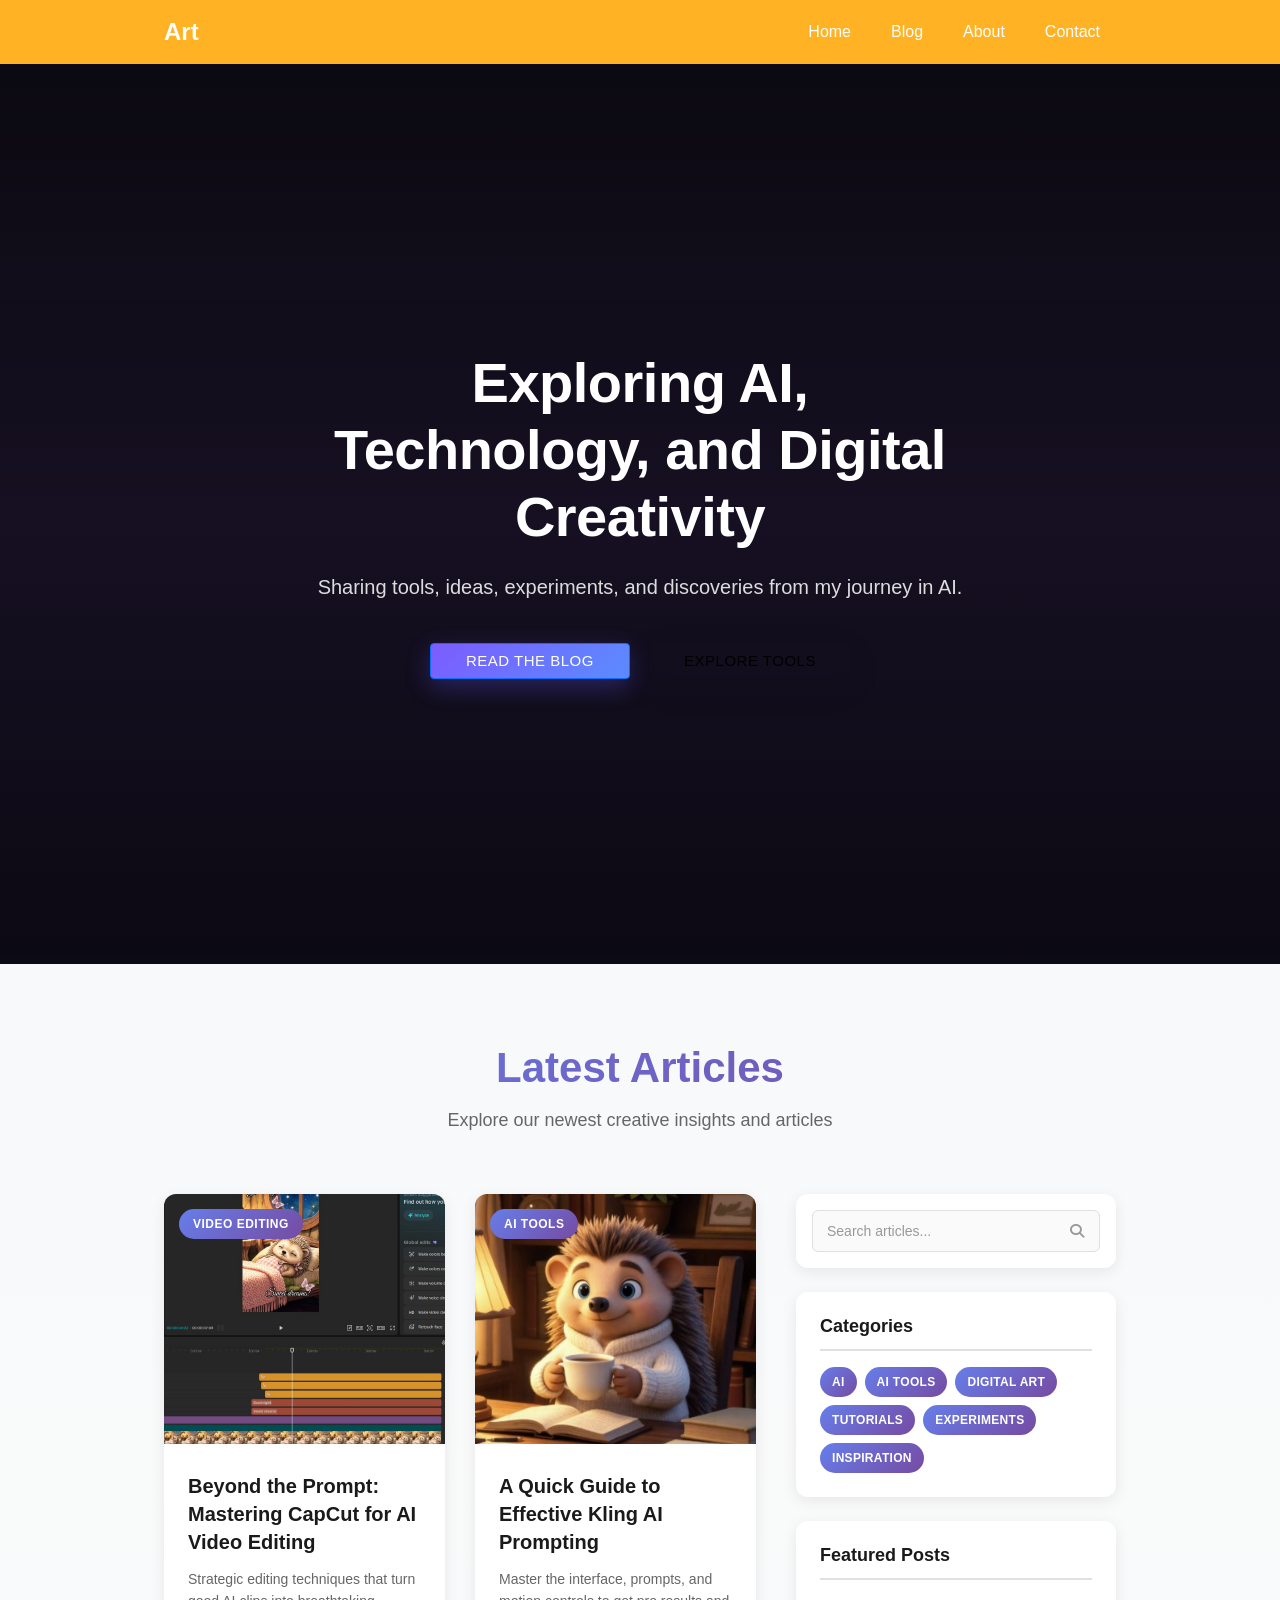
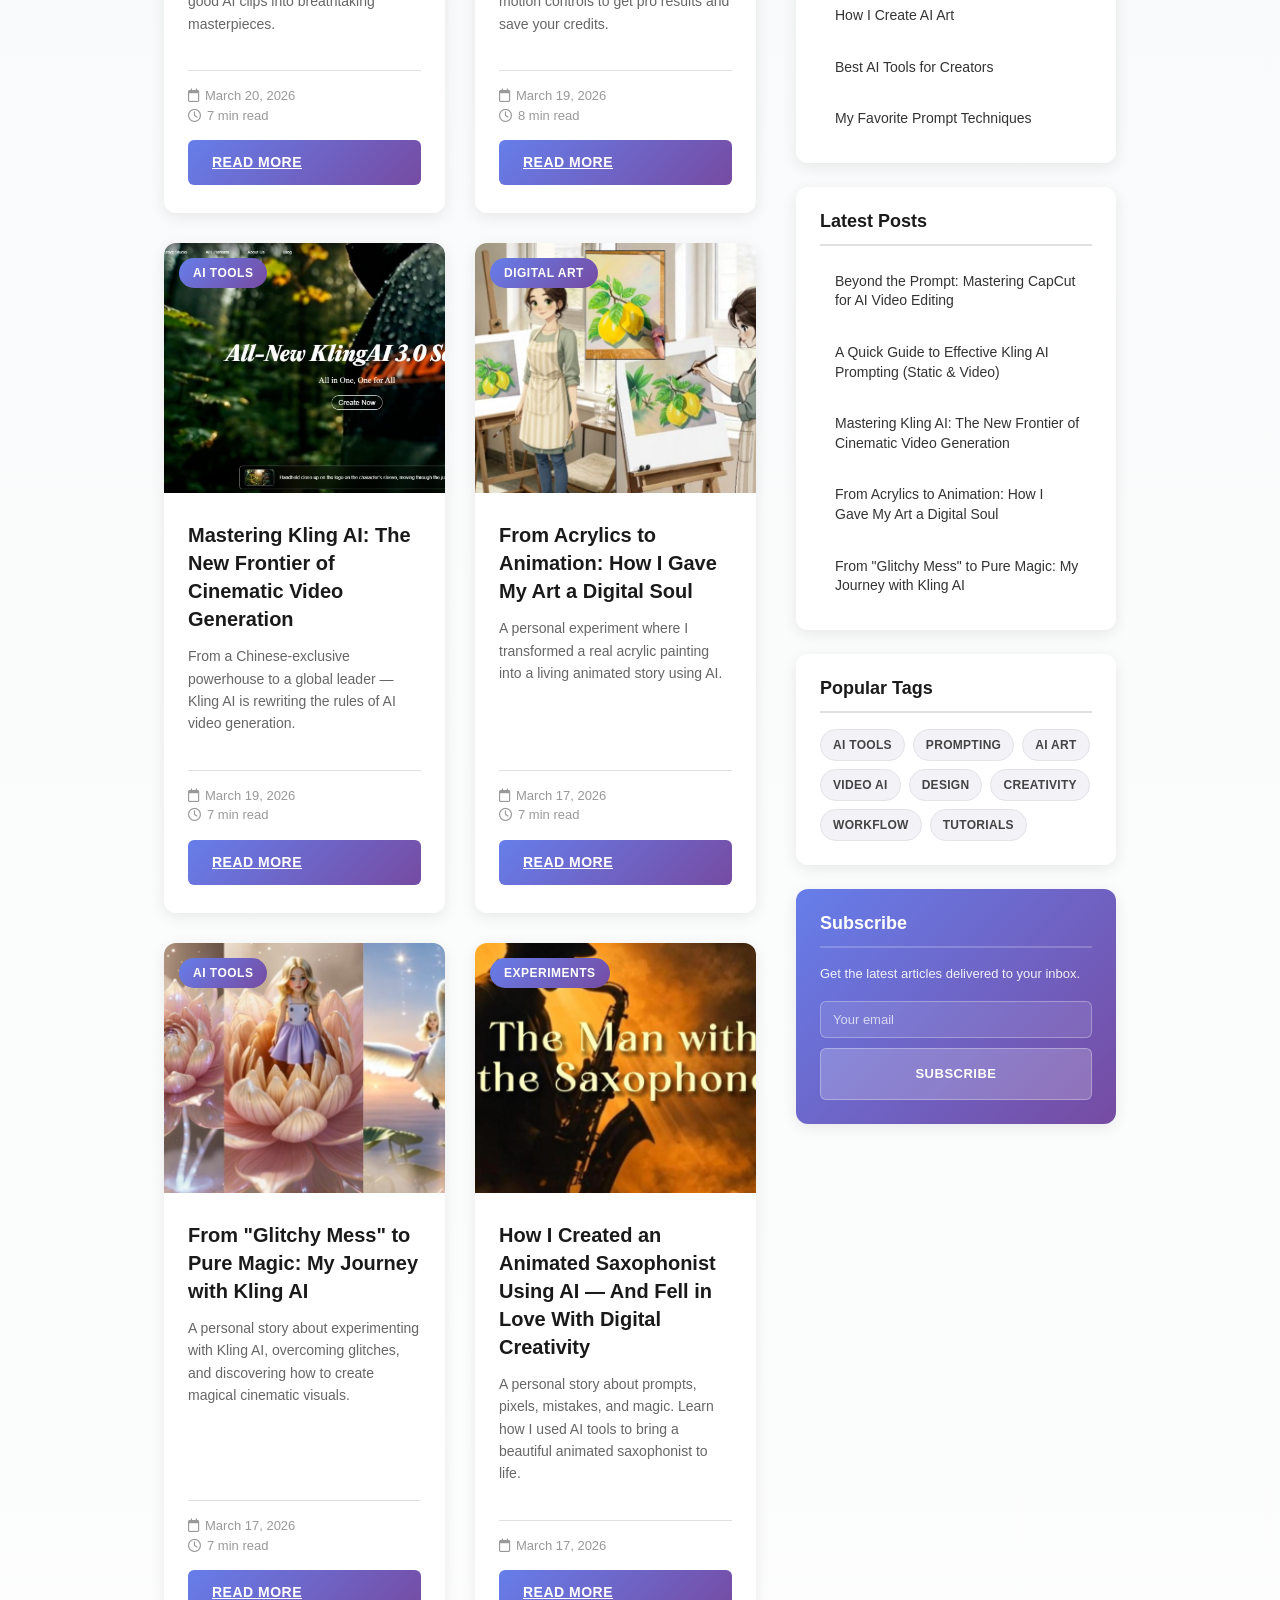
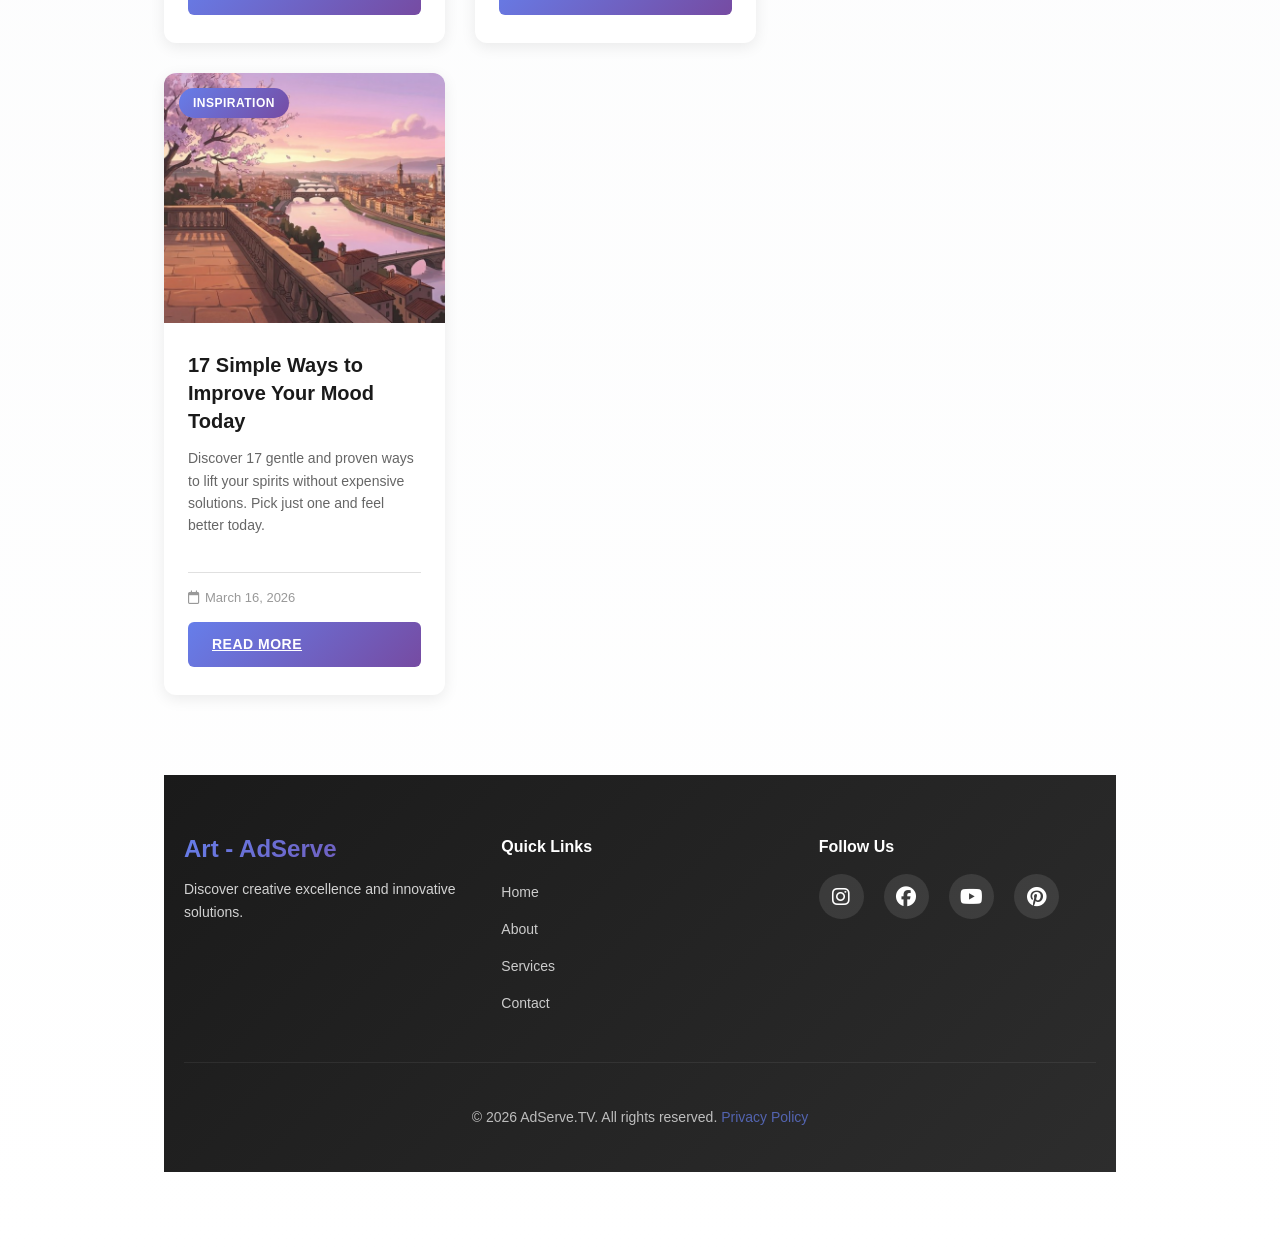
==== index.html @ 2c0e4644 "sync" ====
<!DOCTYPE html>
<html>
<head>
    <meta charset="UTF-8">
    <title>Art - AdServe</title>
    <meta name="description" content="">
    <meta name="robots" content="index,follow">
    <meta name="viewport" content="width=device-width, initial-scale=1">
    <link rel="stylesheet" href="css/styles.css">
    <link rel="stylesheet" href="css/blog-styles.css">
    <!-- Font Awesome Icons -->
    <link rel="stylesheet" href="https://cdnjs.cloudflare.com/ajax/libs/font-awesome/6.4.0/css/all.min.css">
    <!-- Google tag (gtag.js) -->
    <script async src="https://www.googletagmanager.com/gtag/js?id=G-SQFYT0TFE0"></script>
    <script>
        window.dataLayer = window.dataLayer || [];
        function gtag(){dataLayer.push(arguments);}
        gtag('js', new Date());

        gtag('config', 'G-SQFYT0TFE0');
    </script>
    <script async src="https://pagead2.googlesyndication.com/pagead/js/adsbygoogle.js?client=ca-pub-8886203596762131"
            crossorigin="anonymous"></script>
</head>
<body>
<div class="main bg-navbar">
    <div class="container">
        <div class="navbar">
            <a href="/" class="logo">Art</a>
            <button class="navbar-toggler" id="navbarToggle">
                <span class="icon-bar top-bar"></span>
                <span class="icon-bar middle-bar"></span>
                <span class="icon-bar bottom-bar"></span>
            </button>
            <nav class="navbar-menu" id="navbarMenu">
                <ul class="navbar-nav">
                    <li class="nav-item"><a class="nav-link" href="#home">Home</a></li>
                    <li class="nav-item"><a class="nav-link" href="#blog">Blog</a></li>
                    <li class="nav-item"><a class="nav-link" href="about.html">About</a></li>
                    <li class="nav-item"><a class="nav-link" href="https://docs.google.com/forms/d/e/1FAIpQLSdca3EG_1yz9-4LVVcBZksqA2YZ8BaPkLkVDy7zw6zf9t6VEg/viewform" target="_blank" rel="noopener">Contact</a></li>
                </ul>
            </nav>
        </div>
    </div>
</div>

<!-- Hero Section with Video Background -->
<section class="hero-premium">
    <!-- Video Background -->
    <video class="hero-video" autoplay muted loop playsinline>
        <source src="images/1.mp4" type="video/mp4">
    </video>
    
    <!-- Fallback Image -->
    <div class="hero-background-fallback"></div>
    
    <!-- Dark Gradient Overlay -->
    <div class="hero-overlay"></div>
    
    <!-- Content -->
    <div class="hero-content-premium">
        <h1 class="hero-title-premium">Exploring AI, Technology, and Digital Creativity</h1>
        <p class="hero-subtitle-premium">Sharing tools, ideas, experiments, and discoveries from my journey in AI.</p>
        
        <div class="hero-buttons">
            <a href="#blog" class="btn btn-primary">Read the Blog</a>
            <a href="#" class="btn btn-secondary">Explore Tools</a>
        </div>
    </div>
</section>

<!-- Blog Section -->
<section class="blog-section" id="blog">
    <div class="container">
        <div class="section-header">
            <h2 class="section-title">Latest Articles</h2>
            <p class="section-subtitle">Explore our newest creative insights and articles</p>
        </div>
        <div class="blog-wrapper">
            <div class="blog-grid">
            <!-- Article Card 12 - CapCut Editing (March 20) -->
            <article class="blog-card">
                <div class="card-image">
                    <img src="images/capcut-effects.jpg" alt="Beyond the Prompt: Mastering CapCut for AI Video Editing">
                    <span class="card-category">Video Editing</span>
                </div>
                <div class="card-content">
                    <h3 class="card-title">Beyond the Prompt: Mastering CapCut for AI Video Editing</h3>
                    <p class="card-description">Strategic editing techniques that turn good AI clips into breathtaking masterpieces.</p>
                    <div class="card-meta">
                        <span class="card-date"><i class="far fa-calendar"></i> March 20, 2026</span>
                        <span class="card-reading-time"><i class="far fa-clock"></i> 7 min read</span>
                    </div>
                    <a href="capcut-editing.html" class="card-button" target="_blank" rel="noopener">Read More</a>
                </div>
            </article>

            <!-- Article Card 11 - Kling AI Prompting (March 19) -->
            <article class="blog-card">
                <div class="card-image">
                    <img src="images/hedgehog.jpg" alt="A Quick Guide to Effective Kling AI Prompting">
                    <span class="card-category">AI Tools</span>
                </div>
                <div class="card-content">
                    <h3 class="card-title">A Quick Guide to Effective Kling AI Prompting</h3>
                    <p class="card-description">Master the interface, prompts, and motion controls to get pro results and save your credits.</p>
                    <div class="card-meta">
                        <span class="card-date"><i class="far fa-calendar"></i> March 19, 2026</span>
                        <span class="card-reading-time"><i class="far fa-clock"></i> 8 min read</span>
                    </div>
                    <a href="kling-prompting.html" class="card-button">Read More</a>
                </div>
            </article>

            <!-- Article Card 10 - Mastering Kling AI (March 19) -->
            <article class="blog-card">
                <div class="card-image">
                        <img src="images/kling.jpg" alt="Mastering Kling AI">
                    <span class="card-category">AI Tools</span>
                </div>
                <div class="card-content">
                    <h3 class="card-title">Mastering Kling AI: The New Frontier of Cinematic Video Generation</h3>
                    <p class="card-description">From a Chinese-exclusive powerhouse to a global leader — Kling AI is rewriting the rules of AI video generation.</p>
                    <div class="card-meta">
                        <span class="card-date"><i class="far fa-calendar"></i> March 19, 2026</span>
                        <span class="card-reading-time"><i class="far fa-clock"></i> 7 min read</span>
                    </div>
                    <a href="kling-ai.html" class="card-button">Read More</a>
                </div>
            </article>

            <!-- Article Card 9 - Acrylics to Animation (March 17) -->
            <article class="blog-card">
                <div class="card-image">
                    <img src="images/10.jpg" alt="Acrylics to Animation">
                    <span class="card-category">Digital Art</span>
                </div>
                <div class="card-content">
                    <h3 class="card-title">From Acrylics to Animation: How I Gave My Art a Digital Soul</h3>
                    <p class="card-description">A personal experiment where I transformed a real acrylic painting into a living animated story using AI.</p>
                    <div class="card-meta">
                        <span class="card-date"><i class="far fa-calendar"></i> March 17, 2026</span>
                        <span class="card-reading-time"><i class="far fa-clock"></i> 7 min read</span>
                    </div>
                    <a href="acrylics-to-animation.html" class="card-button">Read More</a>
                </div>
            </article>

            <!-- Article Card 8 - Kling AI (March 17) -->
            <article class="blog-card">
                <div class="card-image">
                    <img src="images/9.jpg" alt="Kling AI Journey">
                    <span class="card-category">AI Tools</span>
                </div>
                <div class="card-content">
                    <h3 class="card-title">From "Glitchy Mess" to Pure Magic: My Journey with Kling AI</h3>
                    <p class="card-description">A personal story about experimenting with Kling AI, overcoming glitches, and discovering how to create magical cinematic visuals.</p>
                    <div class="card-meta">
                        <span class="card-date"><i class="far fa-calendar"></i> March 17, 2026</span>
                        <span class="card-reading-time"><i class="far fa-clock"></i> 7 min read</span>
                    </div>
                    <a href="kling-ai-journey.html" class="card-button">Read More</a>
                </div>
            </article>

            <!-- Article Card 7 - Animated Saxophonist (March 17) -->
            <article class="blog-card">
                <div class="card-image">
                    <img src="images/5.jpg" alt="Animated Saxophonist">
                    <span class="card-category">Experiments</span>
                </div>
                <div class="card-content">
                    <h3 class="card-title">How I Created an Animated Saxophonist Using AI — And Fell in Love With Digital Creativity</h3>
                    <p class="card-description">A personal story about prompts, pixels, mistakes, and magic. Learn how I used AI tools to bring a beautiful animated saxophonist to life.</p>
                    <div class="card-meta">
                        <span class="card-date"><i class="far fa-calendar"></i> March 17, 2026</span>
                    </div>
                    <a href="animated-saxophonist.html" class="card-button">Read More</a>
                </div>
            </article>

            <!-- Article Card 1 - Mood Improvement (March 16) -->
            <article class="blog-card">
                <div class="card-image">
                    <img src="images/4.jpg" alt="Improve Your Mood">
                    <span class="card-category">Inspiration</span>
                </div>
                <div class="card-content">
                    <h3 class="card-title">17 Simple Ways to Improve Your Mood Today</h3>
                    <p class="card-description">Discover 17 gentle and proven ways to lift your spirits without expensive solutions. Pick just one and feel better today.</p>
                    <div class="card-meta">
                        <span class="card-date"><i class="far fa-calendar"></i> March 16, 2026</span>
                    </div>
                    <a href="article.html" class="card-button">Read More</a>
                </div>
            </article>
            </div>

            <!-- Blog Sidebar -->
            <aside class="blog-sidebar">
                <!-- Search -->
                <div class="sidebar-widget search-widget">
                    <form class="search-form" role="search">
                        <input type="text" class="search-input" placeholder="Search articles..." aria-label="Search articles">
                        <button type="submit" class="search-button" aria-label="Search">
                            <i class="fas fa-search"></i>
                        </button>
                    </form>
                </div>

                <!-- Categories -->
                <div class="sidebar-widget">
                    <h3 class="sidebar-title">Categories</h3>
                    <ul class="categories-list">
                        <li><a href="#"><span class="category-badge">AI</span></a></li>
                        <li><a href="#"><span class="category-badge">AI Tools</span></a></li>
                        <li><a href="#"><span class="category-badge">Digital Art</span></a></li>
                        <li><a href="#"><span class="category-badge">Tutorials</span></a></li>
                        <li><a href="#"><span class="category-badge">Experiments</span></a></li>
                        <li><a href="#"><span class="category-badge">Inspiration</span></a></li>
                    </ul>
                </div>

                <!-- Featured Posts -->
                <div class="sidebar-widget">
                    <h3 class="sidebar-title">Featured Posts</h3>
                    <ul class="featured-posts-list">
                        <li><a href="#">How I Create AI Art</a></li>
                        <li><a href="#">Best AI Tools for Creators</a></li>
                        <li><a href="#">My Favorite Prompt Techniques</a></li>
                    </ul>
                </div>

                <!-- Latest Posts -->
                <div class="sidebar-widget">
                    <h3 class="sidebar-title">Latest Posts</h3>
                    <ul class="latest-posts-list">
                        <li><a href="capcut-editing.html" target="_blank" rel="noopener">Beyond the Prompt: Mastering CapCut for AI Video Editing</a></li>
                        <li><a href="kling-prompting.html">A Quick Guide to Effective Kling AI Prompting (Static & Video)</a></li>
                        <li><a href="kling-ai.html">Mastering Kling AI: The New Frontier of Cinematic Video Generation</a></li>
                        <li><a href="acrylics-to-animation.html">From Acrylics to Animation: How I Gave My Art a Digital Soul</a></li>
                        <li><a href="kling-ai-journey.html">From "Glitchy Mess" to Pure Magic: My Journey with Kling AI</a></li>
                    </ul>
                </div>

                <!-- Popular Tags -->
                <div class="sidebar-widget">
                    <h3 class="sidebar-title">Popular Tags</h3>
                    <ul class="popular-tags-list">
                        <li><a href="#"><span class="category-badge">AI Tools</span></a></li>
                        <li><a href="#"><span class="category-badge">Prompting</span></a></li>
                        <li><a href="#"><span class="category-badge">AI Art</span></a></li>
                        <li><a href="#"><span class="category-badge">Video AI</span></a></li>
                        <li><a href="#"><span class="category-badge">Design</span></a></li>
                        <li><a href="#"><span class="category-badge">Creativity</span></a></li>
                        <li><a href="#"><span class="category-badge">Workflow</span></a></li>
                        <li><a href="#"><span class="category-badge">Tutorials</span></a></li>
                    </ul>
                </div>

                <!-- Newsletter -->
                <div class="sidebar-widget newsletter-widget">
                    <h3 class="sidebar-title">Subscribe</h3>
                    <p class="newsletter-text">Get the latest articles delivered to your inbox.</p>
                    <form class="newsletter-form">
                        <input type="email" placeholder="Your email" required>
                        <button type="submit" class="newsletter-button">Subscribe</button>
                    </form>
                </div>
            </aside>
        </div>

<!-- footer -->
<footer class="footer">
    <div class="footer-content">
        <div class="footer-section">
            <h3 class="footer-title">Art - AdServe</h3>
            <p class="footer-description">Discover creative excellence and innovative solutions.</p>
        </div>
        <div class="footer-section">
            <h4 class="footer-subtitle">Quick Links</h4>
            <ul class="footer-links">
                <li><a href="#home">Home</a></li>
                <li><a href="#about">About</a></li>
                <li><a href="#services">Services</a></li>
                <li><a href="https://docs.google.com/forms/d/e/1FAIpQLSdca3EG_1yz9-4LVVcBZksqA2YZ8BaPkLkVDy7zw6zf9t6VEg/viewform" target="_blank" rel="noopener">Contact</a></li>
            </ul>
        </div>
        <div class="footer-section">
            <h4 class="footer-subtitle">Follow Us</h4>
            <div class="social-icons">
                <a href="https://www.instagram.com/europeanwalks/" class="social-icon" title="Instagram" target="_blank" rel="noopener">
                    <i class="fab fa-instagram"></i>
                </a>
                <a href="https://www.facebook.com/profile.php?id=61588265906757" class="social-icon" title="Facebook" target="_blank" rel="noopener">
                    <i class="fab fa-facebook"></i>
                </a>
                <a href="https://youtube.com" class="social-icon" title="YouTube" target="_blank">
                    <i class="fab fa-youtube"></i>
                </a>
                <a href="https://pinterest.com" class="social-icon" title="Pinterest" target="_blank">
                    <i class="fab fa-pinterest"></i>
                </a>
            </div>
        </div>
    </div>
    <div class="footer-bottom">
        <p>&copy; 2026 AdServe.TV. All rights reserved. <a href="https://adserve.tv/privacy-policy/">Privacy Policy</a></p>
    </div>
</footer>

<script>
    // Mobile menu toggle
    const navbarToggle = document.getElementById('navbarToggle');
    const navbarMenu = document.getElementById('navbarMenu');
    const bgNavbar = document.querySelector('.bg-navbar');
    const navLinks = navbarMenu.querySelectorAll('.nav-link');

    navbarToggle.addEventListener('click', function() {
        navbarToggle.classList.toggle('active');
        navbarMenu.classList.toggle('active');
    });

    // Close menu when a link is clicked
    navLinks.forEach(link => {
        link.addEventListener('click', function() {
            navbarToggle.classList.remove('active');
            navbarMenu.classList.remove('active');
        });
    });

    // Close menu when clicking outside
    document.addEventListener('click', function(event) {
        if (!event.target.closest('.navbar')) {
            navbarToggle.classList.remove('active');
            navbarMenu.classList.remove('active');
        }
    });

    // Navbar scroll detection
    window.addEventListener('scroll', function() {
        const scrollPosition = window.pageYOffset;
        if (scrollPosition > 50) {
            bgNavbar.classList.add('scrolled');
        } else {
            bgNavbar.classList.remove('scrolled');
        }
    });

    // Hero Section - Subtle Parallax on Scroll
    const heroPremium = document.querySelector('.hero-premium');
    const heroVideo = document.querySelector('.hero-video');
    const heroFallback = document.querySelector('.hero-background-fallback');
    
    if (heroPremium && heroVideo && heroFallback) {
        // Set video playback speed for cinematic feel
        heroVideo.playbackRate = 0.7;
        
        window.addEventListener('scroll', function() {
            const scrollPosition = window.pageYOffset;
            const heroHeight = heroPremium.offsetHeight;
            
            if (scrollPosition < heroHeight) {
                // Very subtle parallax - only 5% of scroll movement
                const parallaxOffset = scrollPosition * 0.05;
                heroVideo.style.transform = `translateY(${parallaxOffset}px)`;
                heroFallback.style.transform = `translateY(${parallaxOffset}px)`;
            }
        });
    }
</script>
<script src="/js/dsp3.js?v=3"></script>
</body>
</html>
---- css/styles.css ----
html {
    -ms-text-size-adjust: 100%;
    -webkit-text-size-adjust: 100%;
}
body {
    /*-webkit-font-smoothing: antialiased;*/
    font-family: -apple-system,BlinkMacSystemFont,"Segoe UI",Helvetica,Arial,sans-serif,"Apple Color Emoji","Segoe UI Emoji";
    font-size: 16px;
    line-height: 1.5;
    margin: 0;
}
h1, h2, h3 { line-height: normal }
.logo {
    font-size: 24px;
    display: inline-block;
    font-weight: bold;
    color: #fff;
    text-decoration: none;
    transition: all 0.3s ease;
}

.logo:hover {
    color: #7C5CFF;
}
.logo span {
    background: red;
    color: #fff;
    padding: 2px;
    display: inline-block;
    margin-right: 2px;
}

/* Navbar Styles */
.bg-navbar {
    background: transparent;
    backdrop-filter: none;
    border-bottom: none;
    box-shadow: none;
    position: sticky;
    top: 0;
    z-index: 1000;
    transition: all 0.3s ease;
}

.bg-navbar.scrolled {
    background: rgba(255, 244, 214, 0.58);
    backdrop-filter: blur(10px);
    -webkit-backdrop-filter: blur(10px);
    border-bottom: 1px solid rgba(0, 0, 0, 0.04);
    box-shadow: 0 4px 18px rgba(0, 0, 0, 0.06);
}

.bg-navbar.scrolled .logo {
    color: #2b2b2b;
}

.bg-navbar.scrolled .logo:hover {
    color: #7C5CFF;
}

.bg-navbar.scrolled .nav-link {
    color: #2b2b2b;
}

.bg-navbar.scrolled .nav-link:hover {
    color: #7C5CFF;
    background-color: rgba(255, 200, 124, 0.15);
}

.bg-navbar.scrolled .icon-bar {
    background-color: #333;
}

.bg-navbar.scrolled .navbar-menu {
    background-color: transparent;
}

.bg-navbar:hover:not(.scrolled) {
    background: rgba(20, 20, 30, 0.3);
    box-shadow: none;
}

.navbar {
    display: flex;
    align-items: center;
    justify-content: space-between;
    padding: 12px 0;
    position: relative;
}

.navbar-menu {
    display: flex;
    align-items: center;
}

.navbar-nav {
    display: flex;
    list-style: none;
    margin: 0;
    padding: 0;
}

.nav-item {
    margin: 0;
}

.nav-link {
    display: block;
    padding: 8px 16px;
    color: #fff;
    text-decoration: none;
    font-weight: 500;
    transition: color 0.3s ease, background-color 0.3s ease;
    border-radius: 4px;
}

.nav-link:hover {
    color: #7C5CFF;
    background-color: rgba(255, 255, 255, 0.1);
}

/* Hamburger Menu */
.navbar-toggler {
    display: none;
    flex-direction: column;
    background: none;
    border: none;
    padding: 6px 8px;
    cursor: pointer;
    margin: 0;
    line-height: normal;
}

.icon-bar {
    width: 24px;
    height: 2px;
    background-color: #fff;
    display: block;
    margin: 6px 0;
    transition: all 0.3s ease;
    border-radius: 2px;
}

.navbar-toggler.active .top-bar {
    transform: rotate(45deg) translate(10px, 10px);
}

.navbar-toggler.active .middle-bar {
    opacity: 0;
}

.navbar-toggler.active .bottom-bar {
    transform: rotate(-45deg) translate(7px, -8px);
}

/* Mobile Responsive */
@media (max-width: 768px) {
    .navbar-toggler {
        display: flex;
    }

    .navbar-menu {
        position: absolute;
        top: 100%;
        left: 0;
        right: 0;
        background-color: rgba(20, 20, 30, 0.95);
        backdrop-filter: blur(10px);
        flex-direction: column;
        max-height: 0;
        overflow: hidden;
        transition: max-height 0.3s ease;
        border-bottom: 1px solid rgba(255, 255, 255, 0.1);
    }

    .navbar-menu.active {
        max-height: 400px;
        box-shadow: 0 8px 32px rgba(0, 0, 0, 0.3);
    }

    .navbar-nav {
        flex-direction: column;
        width: 100%;
    }

    .nav-item {
        width: 100%;
    }

    .nav-link {
        padding: 12px 16px;
        border-radius: 0;
        border-bottom: 1px solid rgba(255, 255, 255, 0.1);
    }

    .nav-link:hover {
        background-color: rgba(255, 255, 255, 0.1);
    }

    .nav-item:last-child .nav-link {
        border-bottom: none;
    }
}

/* Tablet and up */
@media (min-width: 769px) {
    .navbar {
        padding: 16px 0;
    }

    .navbar-menu {
        position: static;
        max-height: none;
    }

    .navbar-nav {
        gap: 8px;
    }
}

input, button, textarea, select, optgroup, option {
    font-family: inherit;
    font-size: inherit;
    font-style: inherit;
    font-weight: inherit;
}

ul {
    margin-top: 0;
    margin-bottom: 16px;
    /*padding-left: 0;*/
}
li+li {
    margin-top: 0.5em;
}
* {
    box-sizing: border-box;
}
button {
    background-color: #f5f5f5;
    color: #000;
    border: 1px solid #aaa;
    border-radius: 2px;
    cursor: pointer;
    display: inline-block;
    padding: 0 10px;
    white-space: nowrap;
    line-height: 30px;
    margin: 0 0 12px;
}
.primary-button {
    color: #fff;
    border: 1px solid #304f9d;
    background: #3f6dc9;
    background: linear-gradient(to bottom,#3f6dc9 100%,#3054b8 100%);
    background: -webkit-linear-gradient(top,#3f6dc9 100%,#3054b8 100%);
    background: -moz-linear-gradient(top,#3f6dc9 100%,#3054b8 100%);
    background: -o-linear-gradient(top,#3f6dc9 100%,#3054b8 100%);
    background: -ms-linear-gradient(top,#3f6dc9 100%,#3054b8 100%);
}
.primary-button:hover {
    background: #477bdb;
    background: linear-gradient(to bottom,#477bdb 100%,#375fcf 100%);
    background: -webkit-linear-gradient(top,#477bdb 100%,#375fcf 100%);
    background: -moz-linear-gradient(top,#477bdb 100%,#375fcf 100%);
    background: -o-linear-gradient(top,#477bdb 100%,#375fcf 100%);
    background: -ms-linear-gradient(top,#477bdb 100%,#375fcf 100%)
}

/* Footer Styles */
.footer {
    background: linear-gradient(135deg, #1a1a1a 0%, #2d2d2d 100%);
    color: #fff;
    padding: 60px 20px 30px;
    margin-top: 80px;
}

.footer-content {
    display: grid;
    grid-template-columns: repeat(auto-fit, minmax(250px, 1fr));
    gap: 40px;
    max-width: 1200px;
    margin: 0 auto 40px;
}

.footer-section {
    animation: fadeInUp 0.8s ease-out;
}

.footer-title {
    font-size: 24px;
    font-weight: 700;
    margin: 0 0 15px 0;
    background: linear-gradient(135deg, #667eea 0%, #764ba2 100%);
    -webkit-background-clip: text;
    -webkit-text-fill-color: transparent;
    background-clip: text;
}

.footer-description {
    font-size: 14px;
    line-height: 1.6;
    opacity: 0.8;
    margin: 0;
}

.footer-subtitle {
    font-size: 16px;
    font-weight: 600;
    margin: 0 0 15px 0;
}

.footer-links {
    list-style: none;
    padding: 0;
    margin: 0;
}

.footer-links li {
    margin: 0;
    padding: 0;
}

.footer-links a {
    color: #ccc;
    text-decoration: none;
    font-size: 14px;
    transition: color 0.3s ease;
    display: inline-block;
    padding: 8px 0;
}

.footer-links a:hover {
    color: #667eea;
}

/* Social Icons */
.social-icons {
    display: flex;
    gap: 20px;
    flex-wrap: wrap;
}

.social-icon {
    display: inline-flex;
    align-items: center;
    justify-content: center;
    width: 45px;
    height: 45px;
    background-color: rgba(255, 255, 255, 0.1);
    border-radius: 50%;
    color: #fff;
    text-decoration: none;
    font-size: 20px;
    transition: all 0.3s ease;
    border: 2px solid transparent;
}

.social-icon:hover {
    background: linear-gradient(135deg, #667eea 0%, #764ba2 100%);
    transform: translateY(-5px);
    box-shadow: 0 8px 20px rgba(102, 126, 234, 0.4);
}

.footer-bottom {
    border-top: 1px solid rgba(255, 255, 255, 0.1);
    padding-top: 30px;
    text-align: center;
    font-size: 14px;
    opacity: 0.7;
}

.footer-bottom a {
    color: #667eea;
    text-decoration: none;
    transition: color 0.3s ease;
}

.footer-bottom a:hover {
    color: #764ba2;
}

/* Footer Responsive */
@media (max-width: 768px) {
    .footer {
        padding: 40px 20px 20px;
        margin-top: 60px;
    }

    .footer-content {
        grid-template-columns: 1fr;
        gap: 30px;
    }

    .footer-title {
        font-size: 20px;
    }

    .social-icons {
        gap: 15px;
    }

    .social-icon {
        width: 40px;
        height: 40px;
        font-size: 18px;
    }
}

/* Premium Hero Section */
.hero-premium {
    position: relative;
    width: 100%;
    min-height: 100vh;
    display: flex;
    align-items: center;
    justify-content: center;
    overflow: hidden;
    background: #0a0a0a;
}

/* Video Background */
.hero-video {
    position: absolute;
    top: 0;
    left: 0;
    width: 100%;
    height: 100%;
    object-fit: cover;
    object-position: center;
    z-index: 1;
    animation: subtleZoom 20s ease-in-out infinite;
}

.hero-background-fallback {
    position: absolute;
    top: 0;
    left: 0;
    width: 100%;
    height: 100%;
    background-image: url('https://images.unsplash.com/photo-1516557070061-c3bab6f7e00b?w=1600&h=900&fit=crop');
    background-size: cover;
    background-position: center;
    z-index: 0;
    animation: subtleZoom 20s ease-in-out infinite;
}

@keyframes subtleZoom {
    0%, 100% {
        transform: scale(1);
    }
    50% {
        transform: scale(1.02);
    }
}

/* Dark Gradient Overlay */
.hero-overlay {
    position: absolute;
    top: 0;
    left: 0;
    width: 100%;
    height: 100%;
    background: linear-gradient(
        180deg,
        rgba(15, 10, 30, 0.4) 0%,
        rgba(30, 20, 50, 0.6) 50%,
        rgba(15, 10, 30, 0.5) 100%
    );
    z-index: 2;
}

/* Hero Content */
.hero-content-premium {
    position: relative;
    z-index: 3;
    text-align: center;
    max-width: 700px;
    padding: 40px 20px;
    animation: fadeInUp 1.2s ease-out;
    color: white;
}

.hero-title-premium {
    font-size: 56px;
    font-weight: 700;
    line-height: 1.2;
    margin: 0 0 20px 0;
    letter-spacing: -0.5px;
    animation: fadeInDown 0.8s ease-out 0.6s both;
    color: #ffffff;
}

.hero-subtitle-premium {
    font-size: 20px;
    font-weight: 300;
    line-height: 1.6;
    margin: 0 0 40px 0;
    opacity: 0.9;
    animation: fadeInUp 0.8s ease-out 0.9s both;
    color: rgba(255, 255, 255, 0.85);
}

@keyframes fadeInDown {
    from {
        opacity: 0;
        transform: translateY(-30px);
    }
    to {
        opacity: 1;
        transform: translateY(0);
    }
}

@keyframes fadeInUp {
    from {
        opacity: 0;
        transform: translateY(30px);
    }
    to {
        opacity: 1;
        transform: translateY(0);
    }
}

/* Hero Buttons */
.hero-buttons {
    display: flex;
    gap: 20px;
    justify-content: center;
    animation: fadeInUp 0.8s ease-out 1.2s both;
    flex-wrap: wrap;
}

.btn {
    padding: 16px 40px;
    font-size: 15px;
    font-weight: 600;
    border-radius: 8px;
    text-decoration: none;
    transition: all 0.3s ease;
    cursor: pointer;
    border: none;
    letter-spacing: 0.5px;
    text-transform: uppercase;
    display: inline-block;
    min-width: 200px;
}

/* Primary Button */
.btn-primary {
    background: linear-gradient(135deg, #7C5CFF 0%, #5B8CFF 100%);
    color: white;
    box-shadow: 0 8px 24px rgba(92, 92, 255, 0.3);
}

.btn-primary:hover {
    box-shadow: 0 12px 36px rgba(124, 92, 255, 0.5);
    transform: translateY(-4px);
    background: linear-gradient(135deg, #8a6cff 0%, #6b9cff 100%);
}

.btn-primary:active {
    transform: translateY(-2px);
}

/* Secondary Button (Glassmorphism) */
.btn-secondary {
    background: rgba(255, 255, 255, 0.1);
    color: white;
    border: 1.5px solid rgba(255, 255, 255, 0.3);
    backdrop-filter: blur(10px);
    box-shadow: 0 8px 32px rgba(0, 0, 0, 0.1);
    transition: all 0.3s ease;
}

.btn-secondary:hover {
    background: rgba(255, 255, 255, 0.15);
    border-color: rgba(255, 255, 255, 0.5);
    box-shadow: 0 12px 48px rgba(124, 92, 255, 0.2);
    transform: translateY(-4px);
}

.btn-secondary:active {
    transform: translateY(-2px);
}

/* Hero Responsive */
@media (max-width: 1024px) {
    .hero-title-premium {
        font-size: 42px;
    }

    .hero-subtitle-premium {
        font-size: 18px;
    }

    .hero-content-premium {
        max-width: 600px;
    }
}

@media (max-width: 768px) {
    .hero-premium {
        min-height: 80vh;
    }

    .hero-video {
        animation: subtleZoom 15s ease-in-out infinite;
    }

    .hero-background-fallback {
        animation: subtleZoom 15s ease-in-out infinite;
    }

    .hero-title-premium {
        font-size: 32px;
        line-height: 1.3;
    }

    .hero-subtitle-premium {
        font-size: 16px;
        margin: 0 0 30px 0;
    }

    .hero-content-premium {
        max-width: 90%;
        padding: 30px 15px;
    }

    .hero-buttons {
        flex-direction: column;
        gap: 15px;
    }

    .btn {
        width: 100%;
        min-width: unset;
        padding: 14px 32px;
        font-size: 14px;
    }
}

@media (max-width: 480px) {
    .hero-premium {
        min-height: 100vh;
    }

    .hero-title-premium {
        font-size: 24px;
    }

    .hero-subtitle-premium {
        font-size: 14px;
        line-height: 1.5;
    }

    .btn {
        padding: 12px 24px;
        font-size: 13px;
    }
}

/* Blog Section Styles */
.blog-section {
    padding: 80px 20px;
    background: linear-gradient(180deg, #f8f9fa 0%, #fff 100%);
}

.section-header {
    text-align: center;
    margin-bottom: 60px;
}

.section-title {
    font-size: 42px;
    font-weight: 700;
    margin: 0 0 15px 0;
    color: #1a1a1a;
    background: linear-gradient(135deg, #667eea 0%, #764ba2 100%);
    -webkit-background-clip: text;
    -webkit-text-fill-color: transparent;
    background-clip: text;
}

.section-subtitle {
    font-size: 18px;
    color: #666;
    margin: 0;
    font-weight: 300;
}

/* Blog Grid */
.blog-grid {
    display: grid;
    grid-template-columns: repeat(3, 1fr);
    gap: 30px;
}

/* Blog Card */
.blog-card {
    background: #fff;
    border-radius: 12px;
    overflow: hidden;
    box-shadow: 0 4px 15px rgba(0, 0, 0, 0.08);
    transition: all 0.3s ease;
    display: flex;
    flex-direction: column;
    height: 100%;
}

.blog-card:hover {
    transform: translateY(-8px);
    box-shadow: 0 12px 30px rgba(102, 126, 234, 0.2);
}

.card-image {
    position: relative;
    overflow: hidden;
    height: 250px;
    background: #f0f0f0;
}

.card-image img {
    width: 100%;
    height: 100%;
    object-fit: cover;
    transition: transform 0.3s ease;
}

.blog-card:hover .card-image img {
    transform: scale(1.05);
}

.card-category {
    position: absolute;
    top: 15px;
    left: 15px;
    background: linear-gradient(135deg, #667eea 0%, #764ba2 100%);
    color: #fff;
    padding: 6px 14px;
    border-radius: 20px;
    font-size: 12px;
    font-weight: 600;
    text-transform: uppercase;
    letter-spacing: 0.5px;
}

.card-content {
    padding: 28px 24px;
    display: flex;
    flex-direction: column;
    flex-grow: 1;
}

.card-title {
    font-size: 20px;
    font-weight: 700;
    margin: 0 0 12px 0;
    color: #1a1a1a;
    line-height: 1.4;
    transition: color 0.3s ease;
}

.blog-card:hover .card-title {
    color: #667eea;
}

.card-description {
    font-size: 14px;
    color: #666;
    line-height: 1.6;
    margin: 0 0 20px 0;
    flex-grow: 1;
}

.card-meta {
    margin: 15px 0;
    padding-top: 15px;
    border-top: 1px solid #e0e0e0;
}

.card-date {
    font-size: 13px;
    color: #999;
    display: flex;
    align-items: center;
    gap: 6px;
}

.card-reading-time {
    font-size: 13px;
    color: #999;
    display: flex;
    align-items: center;
    gap: 6px;
}

.card-button {
    background: linear-gradient(135deg, #667eea 0%, #764ba2 100%);
    color: #fff;
    border: none;
    padding: 12px 24px;
    border-radius: 6px;
    font-size: 14px;
    font-weight: 600;
    cursor: pointer;
    transition: all 0.3s ease;
    text-transform: uppercase;
    letter-spacing: 0.5px;
    margin: 0;
    width: 100%;
}

.card-button:hover {
    transform: translateY(-2px);
    box-shadow: 0 6px 20px rgba(102, 126, 234, 0.4);
    background: linear-gradient(135deg, #764ba2 0%, #667eea 100%);
}

/* CTA Buttons for Articles */
.cta-button-primary {
    display: inline-block;
    background: linear-gradient(135deg, #667eea 0%, #764ba2 100%);
    color: #fff;
    text-decoration: none;
    padding: 14px 28px;
    border-radius: 8px;
    font-size: 16px;
    font-weight: 600;
    cursor: pointer;
    transition: all 0.3s ease;
    box-shadow: 0 4px 15px rgba(102, 126, 234, 0.3);
    margin: 10px 0 20px 0;
    text-align: center;
}

.cta-button-primary:hover {
    transform: translateY(-2px);
    box-shadow: 0 8px 25px rgba(102, 126, 234, 0.5);
    background: linear-gradient(135deg, #764ba2 0%, #667eea 100%);
}

.cta-button-secondary {
    display: inline-block;
    background: #fff;
    color: #667eea;
    text-decoration: none;
    padding: 14px 28px;
    border-radius: 8px;
    font-size: 16px;
    font-weight: 600;
    cursor: pointer;
    transition: all 0.3s ease;
    box-shadow: 0 4px 15px rgba(0, 0, 0, 0.1);
    border: 2px solid #667eea;
    margin: 10px 0 20px 0;
    text-align: center;
}

.cta-button-secondary:hover {
    transform: translateY(-2px);
    box-shadow: 0 8px 25px rgba(0, 0, 0, 0.15);
    background: #667eea;
    color: #fff;
}

/* Responsive CTA Buttons */
@media (max-width: 768px) {
    .cta-button-primary,
    .cta-button-secondary {
        padding: 12px 24px;
        font-size: 14px;
        margin: 8px 0 16px 0;
    }
}

/* CTA Button Icon Animation */
.cta-button span {
    margin-left: 6px;
    display: inline-block;
    transition: transform 0.2s ease;
}

.cta-button:hover span {
    transform: translateX(4px);
}

/* Article Tables */
.pricing-table, .comparison-table {
    width: 100%;
    border-collapse: collapse;
    margin: 20px 0;
    font-size: 14px;
    background: #fff;
    border-radius: 8px;
    overflow: hidden;
    box-shadow: 0 4px 15px rgba(0, 0, 0, 0.08);
}

.pricing-table th, .comparison-table th,
.pricing-table td, .comparison-table td {
    padding: 12px 16px;
    text-align: left;
    border-bottom: 1px solid #e0e0e0;
}

.pricing-table th, .comparison-table th {
    background: #f8f9fa;
    font-weight: 600;
    color: #333;
}

.pricing-table tr:nth-child(even), .comparison-table tr:nth-child(even) {
    background: #f8f9fa;
}

.pricing-table tr:hover, .comparison-table tr:hover {
    background: #e9ecef;
}

/* Blog Wrapper and Sidebar */
.blog-wrapper {
    display: grid;
    grid-template-columns: 1fr 320px;
    gap: 40px;
    max-width: 1200px;
    margin: 0 auto;
    align-items: start;
}

.blog-grid {
    display: grid;
    grid-template-columns: repeat(2, 1fr);
    gap: 30px;
}

/* Sidebar */
.blog-sidebar {
    position: sticky;
    top: 80px;
}

.sidebar-widget {
    background: #fff;
    border-radius: 12px;
    padding: 24px;
    margin-bottom: 24px;
    box-shadow: 0 4px 15px rgba(0, 0, 0, 0.08);
    transition: box-shadow 0.3s ease;
}

.sidebar-widget:hover {
    box-shadow: 0 8px 25px rgba(0, 0, 0, 0.12);
}

.sidebar-title {
    font-size: 18px;
    font-weight: 700;
    color: #1a1a1a;
    margin: 0 0 16px 0;
    padding-bottom: 12px;
    border-bottom: 2px solid #e0e0e0;
}

/* Search Widget */
.search-widget {
    padding: 16px !important;
    margin-bottom: 24px !important;
}

.search-form {
    display: flex;
    position: relative;
}

.search-input {
    flex: 1;
    padding: 12px 14px;
    border: 1px solid #e0e0e0;
    border-radius: 6px;
    font-size: 14px;
    color: #333;
    background: #fafafa;
    transition: all 0.3s ease;
    font-family: inherit;
}

.search-input::placeholder {
    color: #999;
}

.search-input:focus {
    outline: none;
    border-color: #7C5CFF;
    background: #fff;
    box-shadow: 0 0 0 3px rgba(124, 92, 255, 0.1);
}

.search-button {
    position: absolute;
    right: 4px;
    top: 50%;
    transform: translateY(-50%);
    background: none;
    border: none;
    color: #999;
    cursor: pointer;
    padding: 8px 12px;
    font-size: 14px;
    transition: color 0.3s ease;
    display: flex;
    align-items: center;
    justify-content: center;
}

.search-button:hover {
    color: #7C5CFF;
}

/* Categories */
.categories-list {
    list-style: none;
    padding: 0;
    margin: 0;
    display: flex;
    flex-wrap: wrap;
    gap: 8px;
}

.categories-list li {
    margin: 0;
}

.category-badge {
    display: inline-block;
    background: linear-gradient(135deg, #667eea 0%, #764ba2 100%);
    color: #fff;
    padding: 6px 12px;
    border-radius: 20px;
    font-size: 12px;
    font-weight: 600;
    text-transform: uppercase;
    letter-spacing: 0.3px;
    transition: all 0.3s ease;
}

.categories-list a:hover .category-badge {
    transform: translateY(-2px);
    box-shadow: 0 4px 12px rgba(102, 126, 234, 0.3);
}

/* Featured Posts */
.featured-posts-list {
    list-style: none;
    padding: 0;
    margin: 0;
    display: flex;
    flex-direction: column;
    gap: 12px;
}

.featured-posts-list li {
    margin: 0;
}

.featured-posts-list a {
    display: block;
    color: #333;
    text-decoration: none;
    padding: 10px 12px;
    border-left: 3px solid transparent;
    border-radius: 4px;
    transition: all 0.3s ease;
    font-weight: 500;
    font-size: 14px;
    line-height: 1.4;
}

.featured-posts-list a:hover {
    color: #7C5CFF;
    border-left-color: #7C5CFF;
    padding-left: 16px;
    background-color: rgba(124, 92, 255, 0.05);
}

/* Latest Posts */
.latest-posts-list {
    list-style: none;
    padding: 0;
    margin: 0;
    display: flex;
    flex-direction: column;
    gap: 12px;
}

.latest-posts-list li {
    margin: 0;
}

.latest-posts-list a {
    display: block;
    color: #333;
    text-decoration: none;
    padding: 10px 12px;
    border-left: 3px solid transparent;
    border-radius: 4px;
    transition: all 0.3s ease;
    font-weight: 500;
    font-size: 14px;
    line-height: 1.4;
}

.latest-posts-list a:hover {
    color: #7C5CFF;
    border-left-color: #7C5CFF;
    padding-left: 16px;
    background-color: rgba(124, 92, 255, 0.05);
}

/* Popular Tags */
.popular-tags-list {
    list-style: none;
    padding: 0;
    margin: 0;
    display: flex;
    flex-wrap: wrap;
    gap: 8px;
}

.popular-tags-list li {
    margin: 0;
}

.popular-tags-list .category-badge {
    background: #f2f2f7;
    border: 1px solid #e3e3e8;
    color: #444;
}

.popular-tags-list a:hover .category-badge {
    background: linear-gradient(135deg, #667eea 0%, #764ba2 100%);
    border-color: #667eea;
    color: #fff;
    transform: translateY(-2px);
    box-shadow: 0 4px 12px rgba(102, 126, 234, 0.3);
}

.tag-badge {
    display: inline-block;
    background: linear-gradient(135deg, #667eea 0%, #764ba2 100%);
    color: #fff;
    padding: 6px 12px;
    border-radius: 20px;
    font-size: 12px;
    font-weight: 600;
    text-transform: uppercase;
    letter-spacing: 0.3px;
    transition: all 0.3s ease;
}

.popular-tags-list a:hover .tag-badge {
    transform: translateY(-2px);
    box-shadow: 0 4px 12px rgba(102, 126, 234, 0.3);
}

/* Newsletter Widget */
.newsletter-widget {
    background: linear-gradient(135deg, #667eea 0%, #764ba2 100%);
    color: #fff;
}

.newsletter-widget .sidebar-title {
    color: #fff;
    border-bottom-color: rgba(255, 255, 255, 0.2);
}

.newsletter-text {
    font-size: 13px;
    color: rgba(255, 255, 255, 0.9);
    margin: 0 0 16px 0;
    line-height: 1.6;
}

.newsletter-form {
    display: flex;
    flex-direction: column;
    gap: 10px;
}

.newsletter-form input {
    padding: 10px 12px;
    border: 1px solid rgba(255, 255, 255, 0.3);
    border-radius: 6px;
    background: rgba(255, 255, 255, 0.1);
    color: #fff;
    font-size: 13px;
    transition: all 0.3s ease;
}

.newsletter-form input::placeholder {
    color: rgba(255, 255, 255, 0.7);
}

.newsletter-form input:focus {
    outline: none;
    background: rgba(255, 255, 255, 0.15);
    border-color: rgba(255, 255, 255, 0.5);
}

.newsletter-button {
    background: rgba(255, 255, 255, 0.2);
    color: #fff;
    border: 1px solid rgba(255, 255, 255, 0.3);
    padding: 10px 16px;
    border-radius: 6px;
    font-size: 13px;
    font-weight: 600;
    cursor: pointer;
    transition: all 0.3s ease;
    text-transform: uppercase;
    letter-spacing: 0.5px;
    margin: 0;
}

.newsletter-button:hover {
    background: rgba(255, 255, 255, 0.3);
    border-color: rgba(255, 255, 255, 0.5);
    transform: translateY(-2px);
}

/* Blog Responsive */
@media (max-width: 1024px) {
    .blog-grid {
        grid-template-columns: repeat(2, 1fr);
        gap: 25px;
    }

    .blog-wrapper {
        grid-template-columns: 1fr;
    }

    .blog-sidebar {
        position: static;
    }
}

@media (max-width: 768px) {
    .blog-section {
        padding: 60px 20px;
    }

    .section-title {
        font-size: 32px;
        margin-bottom: 10px;
    }

    .section-subtitle {
        font-size: 16px;
    }

    .blog-grid {
        grid-template-columns: 1fr;
        gap: 20px;
    }

    .card-content {
        padding: 20px 16px;
    }

    .card-title {
        font-size: 18px;
    }

    .card-image {
        height: 200px;
    }
}

/* Article Page Styles */
.article-hero {
    position: relative;
    height: 500px;
    overflow: hidden;
    display: flex;
    align-items: flex-end;
    justify-content: flex-start;
}

.article-hero-image {
    position: absolute;
    top: 0;
    left: 0;
    width: 100%;
    height: 100%;
    object-fit: cover;
}

.article-hero-overlay {
    position: absolute;
    top: 0;
    left: 0;
    width: 100%;
    height: 100%;
    background: linear-gradient(180deg, rgba(0,0,0,0.2) 0%, rgba(0,0,0,0.5) 100%);
    z-index: 1;
}

.article-hero-content {
    position: relative;
    z-index: 2;
    padding: 40px;
    width: 100%;
}

.back-to-blog-button {
    display: inline-flex;
    align-items: center;
    gap: 8px;
    color: #fff;
    text-decoration: none;
    font-size: 14px;
    font-weight: 600;
    padding: 10px 16px;
    background: rgba(255, 255, 255, 0.2);
    border-radius: 6px;
    backdrop-filter: blur(10px);
    transition: all 0.3s ease;
    border: 1px solid rgba(255, 255, 255, 0.3);
}

.back-to-blog-button:hover {
    background: rgba(255, 255, 255, 0.3);
    transform: translateX(-4px);
}

/* Article Ad Space */
.article-ad-space {
    width: 100%;
    min-height: 250px;
    background: #f9f9f9;
    border: 2px dashed #e0e0e0;
    border-radius: 8px;
    display: flex;
    align-items: center;
    justify-content: center;
    margin-bottom: 40px;
    color: #999;
    font-size: 14px;
}

/* Back to Blog Link */
.back-to-blog-link {
    display: inline-flex;
    align-items: center;
    gap: 8px;
    color: #667eea;
    text-decoration: none;
    font-size: 14px;
    font-weight: 600;
    padding: 10px 16px;
    margin-bottom: 30px;
    border-radius: 6px;
    transition: all 0.3s ease;
}

.back-to-blog-link:hover {
    color: #7C5CFF;
    background: rgba(124, 92, 255, 0.08);
    transform: translateX(-4px);
}

/* Article Container */
.article-container {
    padding: 60px 20px;
    background: #fff;
}

.article-wrapper {
    max-width: 800px;
    margin: 0 auto;
}

/* Article Meta */
.article-meta {
    margin-bottom: 50px;
}

.article-title {
    font-size: 42px;
    font-weight: 700;
    line-height: 1.3;
    margin: 0 0 20px 0;
    color: #1a1a1a;
}

.article-info {
    display: flex;
    flex-wrap: wrap;
    gap: 24px;
    font-size: 14px;
    color: #999;
    margin-bottom: 20px;
}

.article-date,
.article-author,
.article-reading-time {
    display: flex;
    align-items: center;
    gap: 6px;
}

.article-divider {
    height: 1px;
    background: #e0e0e0;
    margin-top: 20px;
}

/* Article Featured Image */
.article-featured-image {
    margin: 30px 0 40px 0;
    text-align: center;
}

.featured-image {
    max-width: 100%;
    height: auto;
    border-radius: 8px;
    box-shadow: 0 4px 15px rgba(0, 0, 0, 0.1);
}

/* Article Body */
.article-body {
    font-size: 16px;
    line-height: 1.8;
    color: #333;
    max-width: 720px;
    margin: 0 auto;
}

.article-body img {
    max-width: 720px;
    width: 100%;
    border-radius: 14px;
    margin: 24px auto;
    display: block;
    box-shadow: 0 8px 24px rgba(0, 0, 0, 0.06);
}

.article-intro {
    font-size: 18px;
    line-height: 1.8;
    color: #444;
    margin: 0 0 30px 0;
    font-weight: 500;
}

.article-body h2 {
    font-size: 28px;
    font-weight: 700;
    color: #1a1a1a;
    margin: 40px 0 20px 0;
    line-height: 1.3;
}

.article-body p {
    margin: 0 0 20px 0;
    text-align: justify;
}

.article-body ul {
    margin: 20px 0 20px 0;
    padding-left: 24px;
}

.article-body li {
    margin: 12px 0;
    line-height: 1.8;
    color: #333;
}

.article-body li strong {
    color: #667eea;
    font-weight: 600;
}

/* Article Footer */
.article-footer {
    margin-top: 60px;
    padding-top: 40px;
}

.article-footer-divider {
    height: 2px;
    background: linear-gradient(90deg, transparent 0%, #e0e0e0 50%, transparent 100%);
    margin: 0 0 40px 0;
}

.article-author-box {
    display: flex;
    gap: 20px;
    padding: 30px;
    background: #f8f9fa;
    border-radius: 12px;
    margin-bottom: 40px;
    align-items: flex-start;
}

.author-avatar {
    width: 80px;
    height: 80px;
    border-radius: 50%;
    object-fit: cover;
    flex-shrink: 0;
    border: 2px solid rgba(0, 0, 0, 0.05);
}

.author-details {
    flex-grow: 1;
}

.author-name {
    font-size: 18px;
    font-weight: 700;
    color: #1a1a1a;
    margin: 0 0 8px 0;
}

.author-bio {
    font-size: 14px;
    color: #666;
    line-height: 1.6;
    margin: 0;
}

/* Article Navigation */
.article-nav {
    display: grid;
    grid-template-columns: 1fr 1fr 1fr;
    gap: 16px;
    margin-bottom: 40px;
}

.article-nav-button {
    display: flex;
    align-items: center;
    justify-content: center;
    gap: 8px;
    padding: 16px 20px;
    background: #f0f0f0;
    color: #667eea;
    text-decoration: none;
    border-radius: 8px;
    font-weight: 600;
    font-size: 14px;
    transition: all 0.3s ease;
    border: 2px solid transparent;
}

.article-nav-button:hover {
    background: #667eea;
    color: #fff;
    transform: translateY(-2px);
}

.article-nav-button.back-blog {
    grid-column: 2;
}

/* Related Articles Section */
.related-articles {
    padding: 80px 20px;
    background: linear-gradient(180deg, #f8f9fa 0%, #fff 100%);
}

.related-title {
    font-size: 32px;
    font-weight: 700;
    text-align: center;
    margin: 0 0 50px 0;
    color: #1a1a1a;
}

.related-grid {
    display: grid;
    grid-template-columns: repeat(3, 1fr);
    gap: 30px;
    max-width: 1000px;
    margin: 0 auto;
}

.related-card {
    background: #fff;
    border-radius: 12px;
    overflow: hidden;
    box-shadow: 0 4px 15px rgba(0, 0, 0, 0.08);
    transition: all 0.3s ease;
}

.related-card:hover {
    transform: translateY(-6px);
    box-shadow: 0 12px 30px rgba(102, 126, 234, 0.15);
}

.related-image {
    overflow: hidden;
    height: 200px;
    background: #f0f0f0;
}

.related-image img {
    width: 100%;
    height: 100%;
    object-fit: cover;
    transition: transform 0.3s ease;
}

.related-card:hover .related-image img {
    transform: scale(1.05);
}

.related-card-title {
    font-size: 18px;
    font-weight: 700;
    color: #1a1a1a;
    margin: 20px 20px 0 20px;
    line-height: 1.4;
}

.related-link {
    display: inline-block;
    color: #667eea;
    text-decoration: none;
    font-weight: 600;
    margin: 12px 20px;
    transition: color 0.3s ease;
}

.related-link:hover {
    color: #764ba2;
}

/* Article Responsive */
@media (max-width: 1024px) {
    .related-grid {
        grid-template-columns: repeat(2, 1fr);
    }

    .article-nav {
        grid-template-columns: 1fr;
    }

    .article-nav-button.back-blog {
        grid-column: 1;
    }
}

@media (max-width: 768px) {
    .article-hero {
        height: 350px;
    }

    .article-container {
        padding: 40px 20px;
    }

    .article-title {
        font-size: 28px;
        margin-bottom: 15px;
    }

    .article-info {
        flex-direction: column;
        gap: 12px;
        font-size: 13px;
    }

    .article-body {
        font-size: 15px;
    }

    .article-intro {
        font-size: 16px;
    }

    .article-body h2 {
        font-size: 22px;
        margin: 30px 0 15px 0;
    }

    .article-author-box {
        flex-direction: column;
        align-items: center;
        text-align: center;
        padding: 20px;
    }

    .author-avatar {
        width: 70px;
        height: 70px;
    }

    .author-name {
        font-size: 16px;
    }

    .author-bio {
        font-size: 13px;
    }

    .related-grid {
        grid-template-columns: 1fr;
        gap: 20px;
    }

    .related-title {
        font-size: 24px;
    }

    .article-nav-button {
        padding: 12px 16px;
        font-size: 12px;
    }
}

/* Article Image and Caption */
.article-figure {
    margin: 40px 0;
    padding: 0;
}

.article-image {
    width: 100%;
    max-width: 800px;
    height: auto;
    display: block;
    border-radius: 12px;
    box-shadow: 0 8px 24px rgba(0, 0, 0, 0.12);
    transition: box-shadow 0.3s ease;
}

.article-image:hover {
    box-shadow: 0 12px 32px rgba(0, 0, 0, 0.16);
}

.article-caption {
    font-size: 13px;
    color: #999;
    margin: 12px 0 0 0;
    font-style: italic;
    line-height: 1.6;
    text-align: center;
}

/* Article Image Responsive */
@media (max-width: 768px) {
    .article-figure {
        margin: 30px 0;
    }

    .article-image {
        border-radius: 10px;
    }

    .article-caption {
        font-size: 12px;
    }
}
---- css/blog-styles.css ----
.main {
    display: -webkit-box;
    display: -webkit-flex;
    display: -ms-flexbox;
    display: flex;
    -webkit-flex-direction: column;
    -ms-flex-direction: column;
    flex-direction: column;

    /*
    padding-top: calc(var(--gk-gutter-y)* .5);
    padding-bottom: calc(var(--gk-gutter-y)* .5);
     */
}
.container {
    width: 100%;
    /*max-width: 997px;*/
    max-width: 976px;
    margin-right: auto;
    margin-left: auto;
    padding-left: calc(var(--gk-gutter-x)* .5);
    padding-right: calc(var(--gk-gutter-x)* .5);
}
/*
@media (min-width: 769px) {
    .container {
        margin-left: 36px;
    }
}
@media (min-width: 1366px) {
    .container {
        margin-left: calc((100vw - 1366px) / 2 + 36px);
    }
}
 */
/* ad slots */
.adslot-1 { display: block }
@media (max-width: 1276px) {
    .adslot-1 {
        display: none;
    }
}
/* 728x90 */
.adslot-2 { display: inline-block }
@media (max-width: 728px) {
    .adslot-2 { display: none }
}
/* 300x250 */
.adslot-3 { display: inline-block }
@media (min-width: 728px) {
    .adslot-3 { display: none }
}

#ad-slot-1, #ad-slot-2 {
    display: inline-block;
}

.sticky-bottom {
    width: 100%;
    position: fixed;
    bottom: 0;
    z-index: 99999;
    /*background-color: rgba(255, 255, 255, 0.671);
    display: flex;*/
    text-align: center;
}

.row {
    display: flex;
    flex-wrap: wrap;
    margin-left: calc(var(--gk-gutter-x)* -.5);
    margin-right: calc(var(--gk-gutter-x)* -.5);
}
.row>* {
    flex-shrink: 0;
    /*margin-top: var(--gk-gutter-y);*/
    max-width: 100%;
    padding-left: calc(var(--gk-gutter-x)* .5);
    padding-right: calc(var(--gk-gutter-x)* .5);
    width: 100%;
}

.col, .col-1, .col-10, .col-11, .col-12, .col-2, .col-3, .col-4, .col-5, .col-6, .col-7, .col-8, .col-9, .col-auto, .col-lg, .col-lg-1, .col-lg-10, .col-lg-11, .col-lg-12, .col-lg-2, .col-lg-3, .col-lg-4, .col-lg-5, .col-lg-6, .col-lg-7, .col-lg-8, .col-lg-9, .col-lg-auto, .col-md, .col-md-1, .col-md-10, .col-md-11, .col-md-12, .col-md-2, .col-md-3, .col-md-4, .col-md-5, .col-md-6, .col-md-7, .col-md-8, .col-md-9, .col-md-auto, .col-sm, .col-sm-1, .col-sm-10, .col-sm-11, .col-sm-12, .col-sm-2, .col-sm-3, .col-sm-4, .col-sm-5, .col-sm-6, .col-sm-7, .col-sm-8, .col-sm-9, .col-sm-auto, .col-xl, .col-xl-1, .col-xl-10, .col-xl-11, .col-xl-12, .col-xl-2, .col-xl-3, .col-xl-4, .col-xl-5, .col-xl-6, .col-xl-7, .col-xl-8, .col-xl-9, .col-xl-auto {
    position: relative;
    width: 100%;
    min-height: 1px;
    padding-right: 12px;
    padding-left: 12px;
}

.col-6 {
    -webkit-box-flex: 0;
    -ms-flex: 0 0 auto;
    flex: 0 0 auto;
    width: 50%;
}
.col-12 {
    -webkit-box-flex: 0;
    -ms-flex: 0 0 auto;
    flex: 0 0 auto;
    width: 100%;
}

@media (min-width: 992px) {
    .col-lg-3 {
        -webkit-box-flex: 0;
        -ms-flex: 0 0 auto;
        flex: 0 0 auto;
        width: 25%;
    }
    .col-lg-6 {
        -webkit-box-flex: 0;
        -ms-flex: 0 0 auto;
        flex: 0 0 auto;
        width: 50%;
    }
}
@media (min-width: 768px) {
    .col-md-4 {
        -webkit-box-flex: 0;
        -ms-flex: 0 0 33.333333%;
        flex: 0 0 33.333333%;
        max-width: 33.333333%;
    }
    .col-md-6 {
        -webkit-box-flex: 0;
        -ms-flex: 0 0 auto;
        flex: 0 0 auto;
        width: 50%;
    }
}


.section {
    display: -webkit-box;
    display: -webkit-flex;
    display: -ms-flexbox;
    display: flex;
    -webkit-flex-direction: column;
    -ms-flex-direction: column;
    flex-direction: column;
    max-width: 997px;
    /* content-visibility: auto; */
    width: 100%;
    /* contain-intrinsic-size: auto calc(5* 120px);*/
}

.section .left {
    width: 100%;
    min-width: 20em;
    display: grid;
    /*border-right: 1px solid grey;*/
}
.block {
    padding: 1rem 0;
}

@media (min-width: 769px) {
    .section {
        -webkit-flex-direction: row;
        -ms-flex-direction: row;
        flex-direction: row;
    }
    .block {
        padding: 1rem 1rem;
    }
}

@media (min-width: 0) and (max-width: 768px) {
    /*
    .section .right {
        width: 100vw;
    }
     */
}
@media (min-width: 769px) {
    .section .right {
        -webkit-flex: 0 0 348px;
        -ms-flex: 0 0 348px;
        flex: 0 0 348px;
        width: 348px;
    }
    .section .right .sticky {
        /*
        position: -webkit-sticky;
        position: sticky;
        top: 0px;
         */
    }
}

.middle {
    padding-top: 1rem;
}
/*
.middle {
    display: -webkit-box;
    display: -webkit-flex;
    display: -ms-flexbox;
    display: flex;
    -webkit-flex-direction: column;
    -ms-flex-direction: column;
    flex-direction: column;
}
@media (min-width: 769px) {
    .middle {
        -webkit-flex-direction: row;
        -ms-flex-direction: row;
        flex-direction: row;
    }
}
 */


.side-related {
    display: grid;
    grid-gap: 12px 0;
}
.side-related .article {
    position: relative;
    min-width: 0;
    display: grid;
    grid-auto-flow: row;
    grid-gap: 12px;
    grid-template-areas:
        'image'
        'headline';
    grid-template-columns: 138px;
    grid-template-rows: 78px;
    min-width: auto;
}

.side-related .article .img {
    position: relative;
    grid-area: image;
}

@media (min-width: 769px) {
    .side-related .article {
        grid-auto-flow: column;
        grid-gap: 24px;
        grid-template-areas: 'headline image';
    }
}

@media (min-width: 0) and (max-width: 768px) {
    .side-related {
        -ms-overflow-style: none;
        scrollbar-width: none;
        padding-right: 12px;
        padding-left: 12px;
        grid-auto-flow: column;
        grid-column-gap: 12px;
        overflow-x: scroll;
    }
}

.navbar {
    align-items: center;
    display: flex;
    flex-wrap: inherit;
    justify-content: space-between;

    padding: .75rem 0;
}
.navbar-collapse {
    align-items: center;
    flex-grow: 1;
    display: flex;
    flex-basis: auto;
}
.navbar-nav {
    flex-direction: row;
    display: flex;
    list-style: none;
    padding-left: 0;
}
.nav-item {
    margin: 0
}
.nav-link {
    display: block;
    border: 0;
    padding: 8px 16px;
    text-decoration: none;
}

.navbar-toggler {
    border: 1px solid #000;
    padding: .75rem .563rem;
    background: transparent;
    border-radius: 0.375rem;
    line-height: 1;
    margin: 0;
}
@media (min-width: 769px) {
    .navbar-toggler {
        display: none;
    }
}
.navbar-toggler .top-bar {
    transform: rotate(45deg);
    transform-origin: 16% 190%;
}
.navbar-toggler .middle-bar {
    opacity: 0;
}
.navbar-toggler .bottom-bar {
    transform: rotate(-45deg);
    transform-origin: 10% -80%;
}
.navbar-toggler.collapsed .top-bar {
    transform: rotate(0);
}
.navbar-toggler.collapsed .middle-bar {
    opacity: 1;
}
.navbar-toggler.collapsed .bottom-bar {
    transform: rotate(0);
}
.icon-bar {
    background-color: #000;
    display: block;
    height: 2px;
    width: 20px;
    margin-top: .25rem;
}

.nav {
    list-style: none;
    margin-bottom: 0;
    padding-left: 0;
}
.nav a {
    text-decoration: none;
}

.d-flex {
    display: flex;
}
.order-lg-3 {
    order: 3
}
.mx-auto {
    margin: 0 auto;
}
.m-0 {
    margin: 0 !important;
}
.mt-0 {
    margin-top: 0 !important;
}
.mt-3 {
    margin-top: 1rem !important;
}
.mb-3 {
    margin-bottom: 1rem !important;
}
.mb-4 {
    margin-bottom: 2rem !important;
}
.pt-3 {
    padding-top: 1rem !important;
}
.pt-4 {
    padding-top: 2rem !important;
}
.py-3 {
    padding-top: 1rem !important;
    padding-bottom: 1rem !important;
}
.fw-bold {
    font-weight: 700 !important;
}
.text-uppercase {
    text-transform: uppercase !important;
}
.lead {
    font-size: 1.25rem;
}
.bg-light-grey {
    background-color: #f1f3f4;
}
.bg-dark-blue {
    background-color: #022242;
}
.text-white {
    color: #fff !important;
}
.text-red {
    color: red !important;
}
.text-center {
    text-align: center;
}
.text-right {
    text-align: right !important;
}

.sky {
    margin-left: 100%;
}
.sky-container {
    width: 300px;
}
.sky-block {
    /*position: fixed;*/
    position: absolute;
    max-width: 160px;
}


:root {
    --gk-gutter-x: 1.5rem;
    --gk-gutter-y: 1.5rem;
    --gk-body-color: #000;
    --gk-border-width: 1px;

    --bs-link-color: #0f6fec;
    --bs-link-hover-color: #0c59bd;

    --ds-gray-100: hsla(var(--ds-gray-100-value),1);
    --ds-gray-200: hsla(var(--ds-gray-200-value),1);
    --ds-gray-300: hsla(var(--ds-gray-300-value),1);
    --ds-gray-400: hsla(var(--ds-gray-400-value),1);
    --ds-gray-500: hsla(var(--ds-gray-500-value),1);
    --ds-gray-600: hsla(var(--ds-gray-600-value),1);
    --ds-gray-700: hsla(var(--ds-gray-700-value),1);
    --ds-gray-800: hsla(var(--ds-gray-800-value),1);
    --ds-gray-900: hsla(var(--ds-gray-900-value),1);
    --ds-gray-1000: hsla(var(--ds-gray-1000-value),1);
    --ds-blue-100: hsla(var(--ds-blue-100-value),1);
    --ds-blue-200: hsla(var(--ds-blue-200-value),1);
    --ds-blue-300: hsla(var(--ds-blue-300-value),1);
    --ds-blue-400: hsla(var(--ds-blue-400-value),1);
    --ds-blue-500: hsla(var(--ds-blue-500-value),1);
    --ds-blue-600: hsla(var(--ds-blue-600-value),1);
    --ds-blue-700: hsla(var(--ds-blue-700-value),1);
    --ds-blue-800: hsla(var(--ds-blue-800-value),1);
    --ds-blue-900: hsla(var(--ds-blue-900-value),1);
    --ds-blue-1000: hsla(var(--ds-blue-1000-value),1);
    --ds-amber-100: hsla(var(--ds-amber-100-value),1);
    --ds-amber-200: hsla(var(--ds-amber-200-value),1);
    --ds-amber-300: hsla(var(--ds-amber-300-value),1);
    --ds-amber-400: hsla(var(--ds-amber-400-value),1);
    --ds-amber-500: hsla(var(--ds-amber-500-value),1);
    --ds-amber-600: hsla(var(--ds-amber-600-value),1);
    --ds-amber-700: hsla(var(--ds-amber-700-value),1);
    --ds-amber-800: hsla(var(--ds-amber-800-value),1);
    --ds-amber-900: hsla(var(--ds-amber-900-value),1);
    --ds-amber-1000: hsla(var(--ds-amber-1000-value),1);
    --ds-red-100: hsla(var(--ds-red-100-value),1);
    --ds-red-200: hsla(var(--ds-red-200-value),1);
    --ds-red-300: hsla(var(--ds-red-300-value),1);
    --ds-red-400: hsla(var(--ds-red-400-value),1);
    --ds-red-500: hsla(var(--ds-red-500-value),1);
    --ds-red-600: hsla(var(--ds-red-600-value),1);
    --ds-red-700: hsla(var(--ds-red-700-value),1);
    --ds-red-800: hsla(var(--ds-red-800-value),1);
    --ds-red-900: hsla(var(--ds-red-900-value),1);
    --ds-red-1000: hsla(var(--ds-red-1000-value),1);
    --ds-green-100: hsla(var(--ds-green-100-value),1);
    --ds-green-200: hsla(var(--ds-green-200-value),1);
    --ds-green-300: hsla(var(--ds-green-300-value),1);
    --ds-green-400: hsla(var(--ds-green-400-value),1);
    --ds-green-500: hsla(var(--ds-green-500-value),1);
    --ds-green-600: hsla(var(--ds-green-600-value),1);
    --ds-green-700: hsla(var(--ds-green-700-value),1);
    --ds-green-800: hsla(var(--ds-green-800-value),1);
    --ds-green-900: hsla(var(--ds-green-900-value),1);
    --ds-green-1000: hsla(var(--ds-green-1000-value),1);
    --ds-teal-100: hsla(var(--ds-teal-100-value),1);
    --ds-teal-200: hsla(var(--ds-teal-200-value),1);
    --ds-teal-300: hsla(var(--ds-teal-300-value),1);
    --ds-teal-400: hsla(var(--ds-teal-400-value),1);
    --ds-teal-500: hsla(var(--ds-teal-500-value),1);
    --ds-teal-600: hsla(var(--ds-teal-600-value),1);
    --ds-teal-700: hsla(var(--ds-teal-700-value),1);
    --ds-teal-800: hsla(var(--ds-teal-800-value),1);
    --ds-teal-900: hsla(var(--ds-teal-900-value),1);
    --ds-teal-1000: hsla(var(--ds-teal-1000-value),1);
    --ds-purple-100: hsla(var(--ds-purple-100-value),1);
    --ds-purple-200: hsla(var(--ds-purple-200-value),1);
    --ds-purple-300: hsla(var(--ds-purple-300-value),1);
    --ds-purple-400: hsla(var(--ds-purple-400-value),1);
    --ds-purple-500: hsla(var(--ds-purple-500-value),1);
    --ds-purple-600: hsla(var(--ds-purple-600-value),1);
    --ds-purple-700: hsla(var(--ds-purple-700-value),1);
    --ds-purple-800: hsla(var(--ds-purple-800-value),1);
    --ds-purple-900: hsla(var(--ds-purple-900-value),1);
    --ds-purple-1000: hsla(var(--ds-purple-1000-value),1);
    --ds-pink-100: hsla(var(--ds-pink-100-value),1);
    --ds-pink-200: hsla(var(--ds-pink-200-value),1);
    --ds-pink-300: hsla(var(--ds-pink-300-value),1);
    --ds-pink-400: hsla(var(--ds-pink-400-value),1);
    --ds-pink-500: hsla(var(--ds-pink-500-value),1);
    --ds-pink-600: hsla(var(--ds-pink-600-value),1);
    --ds-pink-700: hsla(var(--ds-pink-700-value),1);
    --ds-pink-800: hsla(var(--ds-pink-800-value),1);
    --ds-pink-900: hsla(var(--ds-pink-900-value),1);
    --ds-pink-1000: hsla(var(--ds-pink-1000-value),1);
    --ds-gray-100-value: 0, 0%, 95%;
    --ds-gray-200-value: 0, 0%, 92%;
    --ds-gray-300-value: 0, 0%, 90%;
    --ds-gray-400-value: 0, 0%, 92%;
    --ds-gray-500-value: 0, 0%, 79%;
    --ds-gray-600-value: 0, 0%, 66%;
    --ds-gray-700-value: 0, 0%, 56%;
    --ds-gray-800-value: 0, 0%, 49%;
    --ds-gray-900-value: 0, 0%, 40%;
    --ds-gray-1000-value: 0, 0%, 9%;
    --ds-blue-100-value: 212, 100%, 97%;
    --ds-blue-200-value: 210, 100%, 96%;
    --ds-blue-300-value: 210, 100%, 94%;
    --ds-blue-400-value: 209, 100%, 90%;
    --ds-blue-500-value: 209, 100%, 80%;
    --ds-blue-600-value: 208, 100%, 66%;
    --ds-blue-700-value: 212, 100%, 48%;
    --ds-blue-800-value: 212, 100%, 41%;
    --ds-blue-900-value: 211, 100%, 42%;
    --ds-blue-1000-value: 211, 100%, 15%;
    --ds-red-100-value: 0, 100%, 97%;
    --ds-red-200-value: 0, 100%, 96%;
    --ds-red-300-value: 0, 100%, 95%;
    --ds-red-400-value: 0, 90%, 92%;
    --ds-red-500-value: 0, 82%, 85%;
    --ds-red-600-value: 359, 90%, 71%;
    --ds-red-700-value: 358, 75%, 59%;
    --ds-red-800-value: 358, 70%, 52%;
    --ds-red-900-value: 358, 66%, 48%;
    --ds-red-1000-value: 355, 49%, 15%;
    --ds-amber-100-value: 39, 100%, 95%;
    --ds-amber-200-value: 44, 100%, 92%;
    --ds-amber-300-value: 43, 96%, 90%;
    --ds-amber-400-value: 42, 100%, 78%;
    --ds-amber-500-value: 38, 100%, 71%;
    --ds-amber-600-value: 36, 90%, 62%;
    --ds-amber-700-value: 39, 100%, 57%;
    --ds-amber-800-value: 35, 100%, 52%;
    --ds-amber-900-value: 30, 100%, 32%;
    --ds-amber-1000-value: 20, 79%, 17%;
    --ds-green-100-value: 120, 60%, 96%;
    --ds-green-200-value: 120, 60%, 95%;
    --ds-green-300-value: 120, 60%, 91%;
    --ds-green-400-value: 122, 60%, 86%;
    --ds-green-500-value: 124, 60%, 75%;
    --ds-green-600-value: 125, 60%, 64%;
    --ds-green-700-value: 131, 41%, 46%;
    --ds-green-800-value: 132, 43%, 39%;
    --ds-green-900-value: 133, 50%, 32%;
    --ds-green-1000-value: 128, 29%, 15%;
    --ds-teal-100-value: 169, 70%, 96%;
    --ds-teal-200-value: 167, 70%, 94%;
    --ds-teal-300-value: 168, 70%, 90%;
    --ds-teal-400-value: 170, 70%, 85%;
    --ds-teal-500-value: 170, 70%, 72%;
    --ds-teal-600-value: 170, 70%, 57%;
    --ds-teal-700-value: 173, 80%, 36%;
    --ds-teal-800-value: 173, 83%, 30%;
    --ds-teal-900-value: 174, 91%, 25%;
    --ds-teal-1000-value: 171, 80%, 13%;
    --ds-purple-100-value: 276, 100%, 97%;
    --ds-purple-200-value: 277, 87%, 97%;
    --ds-purple-300-value: 274, 78%, 95%;
    --ds-purple-400-value: 276, 71%, 92%;
    --ds-purple-500-value: 274, 70%, 82%;
    --ds-purple-600-value: 273, 72%, 73%;
    --ds-purple-700-value: 272, 51%, 54%;
    --ds-purple-800-value: 272, 47%, 45%;
    --ds-purple-900-value: 274, 71%, 43%;
    --ds-purple-1000-value: 276, 100%, 15%;
    --ds-pink-100-value: 330, 100%, 96%;
    --ds-pink-200-value: 340, 90%, 96%;
    --ds-pink-300-value: 340, 82%, 94%;
    --ds-pink-400-value: 341, 76%, 91%;
    --ds-pink-500-value: 340, 75%, 84%;
    --ds-pink-600-value: 341, 75%, 73%;
    --ds-pink-700-value: 336, 80%, 58%;
    --ds-pink-800-value: 336, 74%, 51%;
    --ds-pink-900-value: 336, 65%, 45%;
    --ds-pink-1000-value: 333, 74%, 15%;
    --ds-gray-alpha-100: rgba(0,0,0,.05);
    --ds-gray-alpha-200: rgba(0,0,0,.08);
    --ds-gray-alpha-300: rgba(0,0,0,.1);
    --ds-gray-alpha-400: rgba(0,0,0,.08);
    --ds-gray-alpha-500: rgba(0,0,0,.21);
    --ds-gray-alpha-600: rgba(0,0,0,.34);
    --ds-gray-alpha-700: rgba(0,0,0,.44);
    --ds-gray-alpha-800: rgba(0,0,0,.51);
    --ds-gray-alpha-900: rgba(0,0,0,.61);
    --ds-gray-alpha-1000: rgba(0,0,0,.91);

    --bs-link-color: #0d6efd;
    --bs-link-color-rgb: 13,110,253;
    --bs-link-hover-color-rgb: 10,88,202;
}
a {
    color: rgba(var(--bs-link-color-rgb), var(--bs-link-opacity, 1));
    text-decoration: underline
}
a:hover {
    --bs-link-color-rgb: var(--bs-link-hover-color-rgb)
}
a.btn {
    text-decoration: none;
}
.btn{
    /*
    --gk-btn-padding-x:1rem;
    --gk-btn-padding-y:0.5rem;
     */
    --gk-btn-padding-x: .75rem;
    --gk-btn-padding-y: .375rem;
    --gk-btn-font-family: ;
    --gk-btn-font-size:0.875rem;
    /*--gk-btn-font-weight:600;*/
    --gk-btn-line-height:1.5;
    --gk-btn-color:var(--gk-body-color);
    --gk-btn-bg:transparent;
    --gk-btn-border-width:var(--gk-border-width);
    --gk-btn-border-color:transparent;
    --gk-btn-border-radius:.25rem;
    --gk-btn-hover-border-color:transparent;
    --gk-btn-box-shadow:inset 0 1px 0 hsla(0,0%,100%,.15),0 1px 1px rgba(0,0,0,.075);
    --gk-btn-disabled-opacity:0.65;
    --gk-btn-focus-box-shadow:0 0 0 0.25rem rgba(var(--gk-btn-focus-shadow-rgb),.5);
    background-color:var(--gk-btn-bg);
    border:var(--gk-btn-border-width) solid var(--gk-btn-border-color);
    border-radius:var(--gk-btn-border-radius);
    color:var(--gk-btn-color);
    cursor:pointer;
    display:inline-block;
    font-family:var(--gk-btn-font-family);
    /*font-size:var(--gk-btn-font-size);*/
    font-weight:var(--gk-btn-font-weight);
    line-height:var(--gk-btn-line-height);
    padding:var(--gk-btn-padding-y) var(--gk-btn-padding-x);
    text-align:center;
    transition:color .15s ease-in-out,background-color .15s ease-in-out,border-color .15s ease-in-out,box-shadow .15s ease-in-out;
    -webkit-user-select:none;
    -moz-user-select:none;
    user-select:none;
    vertical-align:middle;
    margin: 0;
}
@media (prefers-reduced-motion:reduce){
    .btn{
        transition:none
    }
}
.btn:hover{
    background-color:var(--gk-btn-hover-bg);
    border-color:var(--gk-btn-hover-border-color);
    color:var(--gk-btn-hover-color)
}

.btn-primary{
    --gk-btn-color:#fff;
    --gk-btn-bg:#0d6efd;/*#754ffe;*/
    --gk-btn-border-color:#0d6efd; /*#754ffe;*/
    --gk-btn-hover-color:#fff;
    --gk-btn-hover-bg:#0b5ed7; /*#6343d8;*/
    --gk-btn-hover-border-color:#0a58ca; /*#5e3fcb;*/
    --gk-btn-focus-shadow-rgb:49,132,253; /*138,105,254;*/
    --gk-btn-active-color:#fff;
    --gk-btn-active-bg:#0a58ca; /*#5e3fcb;*/
    --gk-btn-active-border-color:#0a53be; /*#583bbf;*/
    --gk-btn-active-shadow:inset 0 3px 5px rgba(0,0,0,.125);
    --gk-btn-disabled-color:#fff;
    --gk-btn-disabled-bg:#0d6efd; /*#754ffe;*/
    --gk-btn-disabled-border-color:#0d6efd; /*#754ffe*/
}
.btn-success{
    --gk-btn-color:#fff;
    --gk-btn-bg:#38a169;
    --gk-btn-border-color:#38a169;
    --gk-btn-hover-color:#fff;
    --gk-btn-hover-bg:#308959;
    --gk-btn-hover-border-color:#2d8154;
    --gk-btn-focus-shadow-rgb:86,175,128;
    --gk-btn-active-color:#fff;
    --gk-btn-active-bg:#2d8154;
    --gk-btn-active-border-color:#2a794f;
    --gk-btn-active-shadow:inset 0 3px 5px rgba(0,0,0,.125);
    --gk-btn-disabled-color:#fff;
    --gk-btn-disabled-bg:#38a169;
    --gk-btn-disabled-border-color:#38a169
}
.btn-info{
    --gk-btn-color:#fff;
    --gk-btn-bg:#0ea5e9;
    --gk-btn-border-color:#0ea5e9;
    --gk-btn-hover-color:#fff;
    --gk-btn-hover-bg:#0c8cc6;
    --gk-btn-hover-border-color:#0b84ba;
    --gk-btn-focus-shadow-rgb:50,179,236;
    --gk-btn-active-color:#fff;
    --gk-btn-active-bg:#0b84ba;
    --gk-btn-active-border-color:#0b7caf;
    --gk-btn-active-shadow:inset 0 3px 5px rgba(0,0,0,.125);
    --gk-btn-disabled-color:#fff;
    --gk-btn-disabled-bg:#0ea5e9;
    --gk-btn-disabled-border-color:#0ea5e9
}
.btn-warning{
    --gk-btn-color:#fff;
    --gk-btn-bg:#f59e0b;
    --gk-btn-border-color:#f59e0b;
    --gk-btn-hover-color:#fff;
    --gk-btn-hover-bg:#d08609;
    --gk-btn-hover-border-color:#c47e09;
    --gk-btn-focus-shadow-rgb:247,173,48;
    --gk-btn-active-color:#fff;
    --gk-btn-active-bg:#c47e09;
    --gk-btn-active-border-color:#b87708;
    --gk-btn-active-shadow:inset 0 3px 5px rgba(0,0,0,.125);
    --gk-btn-disabled-color:#fff;
    --gk-btn-disabled-bg:#f59e0b;
    --gk-btn-disabled-border-color:#f59e0b
}
.btn-danger{
    --gk-btn-color:#fff;
    --gk-btn-bg:#dc2626;
    --gk-btn-border-color:#dc2626;
    --gk-btn-hover-color:#fff;
    --gk-btn-hover-bg:#bb2020;
    --gk-btn-hover-border-color:#b01e1e;
    --gk-btn-focus-shadow-rgb:225,71,71;
    --gk-btn-active-color:#fff;
    --gk-btn-active-bg:#b01e1e;
    --gk-btn-active-border-color:#a51d1d;
    --gk-btn-active-shadow:inset 0 3px 5px rgba(0,0,0,.125);
    --gk-btn-disabled-color:#fff;
    --gk-btn-disabled-bg:#dc2626;
    --gk-btn-disabled-border-color:#dc2626
}
.btn-light{
    --gk-btn-color:#000;
    --gk-btn-bg:#f1f3f4; /*#f1f5f9;*/
    --gk-btn-border-color: rgba(0,0,0,.125); /*#f1f5f9;*/
    --gk-btn-hover-color:#000;
    --gk-btn-hover-bg:#cdd0d4;
    --gk-btn-hover-border-color:#c1c4c7;
    --gk-btn-focus-shadow-rgb:205,208,212;
    --gk-btn-active-color:#000;
    --gk-btn-active-bg:#c1c4c7;
    --gk-btn-active-border-color:#b5b8bb;
    --gk-btn-active-shadow:inset 0 3px 5px rgba(0,0,0,.125);
    --gk-btn-disabled-color:#000;
    --gk-btn-disabled-bg:#f1f5f9;
    --gk-btn-disabled-border-color:#f1f5f9
}
.btn-white{
    --gk-btn-color:#000;
    --gk-btn-bg:#fff;
    --gk-btn-border-color:#fff;
    --gk-btn-hover-color:#000;
    --gk-btn-hover-bg:#fff;
    --gk-btn-hover-border-color:#fff;
    --gk-btn-focus-shadow-rgb:217,217,217;
    --gk-btn-active-color:#000;
    --gk-btn-active-bg:#fff;
    --gk-btn-active-border-color:#fff;
    --gk-btn-active-shadow:inset 0 3px 5px rgba(0,0,0,.125);
    --gk-btn-disabled-color:#000;
    --gk-btn-disabled-bg:#fff;
    --gk-btn-disabled-border-color:#fff
}

.btn-outline-danger {
    --gk-btn-color: red;
    --gk-btn-bg: #fff;
    --gk-btn-border-color: red;
    --gk-btn-hover-color: #fff;
    --gk-btn-hover-bg: red;
    --gk-btn-hover-border-color: red;
    --gk-btn-focus-shadow-rgb: 220, 38, 38;
    --gk-btn-active-color: #fff;
    --gk-btn-active-bg: red;
    --gk-btn-active-border-color: red;
    --gk-btn-active-shadow: inset 0 3px 5px rgba(0, 0, 0, .125);
    --gk-btn-disabled-color: red;
    --gk-btn-disabled-bg: transparent;
    --gk-btn-disabled-border-color: red;
    --gk-gradient: none;
}
.btn-sm {
    padding: .25rem .5rem;
    font-size: .875rem;
    line-height: 1.5;
    border-radius: .2rem;
}

.stretched-link::after {
    position: absolute;
    top: 0;
    right: 0;
    bottom: 0;
    left: 0;
    z-index: 1;
    content: "";
}

small, .small {
    font-size: 0.875em;
    color: var(--ds-gray-900);
}

dl, ol, ul {
    margin-top: 0;
    margin-bottom: 1rem;
}
.breadcrumb {
    display: -webkit-box;
    display: -ms-flexbox;
    display: flex;
    -ms-flex-wrap: wrap;
    flex-wrap: wrap;
    padding: .75rem 0;
    /*margin-bottom: 1rem;*/
    /*margin-top: 1rem;*/
    margin-top: 0;
    margin-bottom: 0;
    list-style: none;
    /*background-color: #e9ecef;
    border-radius: .25rem;*/
}
.breadcrumb-item {
    margin: 0;
}
.breadcrumb-item+.breadcrumb-item::before {
    display: inline-block;
    padding-right: .5rem;
    padding-left: .5rem;
    color: var(--ds-gray-900);
    content: "/";
}
.breadcrumb-item.active {
    color: var(--ds-gray-900);
}

.img-fluid {
    max-width: 100%;
    height: auto;
}

img {
    vertical-align: middle;
    border-style: none;
}

.lightbox.open {
    -webkit-box-align: center;
    -ms-flex-align: center;
    align-items: center;
    background: rgba(255, 255, 255, .966);
    display: -webkit-box;
    display: -ms-flexbox;
    display: flex;
    -webkit-box-orient: vertical;
    -webkit-box-direction: normal;
    -ms-flex-flow: nowrap column;
    flex-flow: nowrap column;
    height: 100vh;
    -webkit-box-pack: start;
    -ms-flex-pack: start;
    justify-content: flex-start;
    left: 0;
    margin-bottom: 0;
    margin-top: 0;
    overflow: hidden;
    overflow-y: scroll;
    position: fixed;
    top: 0;
    -webkit-user-select: none;
    -moz-user-select: none;
    -ms-user-select: none;
    user-select: none;
    width: 100vw;
    z-index: 9999999;
    cursor: pointer;
}
.lightbox.open .lightbox-inner {
    -webkit-box-align: center;
    -ms-flex-align: center;
    align-items: center;
    -webkit-box-sizing: content-box;
    box-sizing: content-box;
    display: -webkit-inline-box;
    display: -ms-inline-flexbox;
    display: inline-flex;
    -webkit-box-pack: center;
    -ms-flex-pack: center;
    justify-content: center;
    margin: auto;
    min-height: calc(100vh + 8px);
    padding: 0;
    position: relative;
}
.lightbox.open img {
    height: auto !important;
    max-height: 97.5vh !important;
    max-width: 97.5vw !important;
    min-width: unset !important;
    width: auto !important;
}
.lightbox:not(.lightbox.open) {
    display: block !important;
    cursor: pointer;
}


code, kbd, pre, samp {
    font-family: SFMono-Regular, Menlo, Monaco, Consolas, "Liberation Mono", "Courier New", monospace;
}
code {
    padding: .2em .4em;
    margin: 0;
    font-size: 85%;
    white-space: break-spaces;
    background-color: #afb8c133;
    border-radius: 6px;
}


table th,
table td {
    vertical-align: top;
}



.form-row>.col,
.form-row>[class*=col-] {
    padding-right: 6px;
    padding-left: 6px;
}
.form-group {
    margin-bottom: 1rem;
}
.form-row {
    display: -webkit-box;
    display: -ms-flexbox;
    display: flex;
    -ms-flex-wrap: wrap;
    flex-wrap: wrap;
    margin-right: -6px;
    margin-left: -6px;
}
.col-form-label {
    padding-top: calc(.375rem + 1px);
    padding-bottom: calc(.375rem + 1px);
    margin-bottom: 0;
    font-size: inherit;
    line-height: 1.5;
}
label {
    display: inline-block;
    margin-bottom: .5rem;
}
.form-control {
    display: block;
    width: 100%;
    padding: .375rem .75rem;
    font-size: 1rem;
    line-height: 1.5;
    /*color: #495057;*/
    background-color: #fff;
    background-clip: padding-box;
    border: 1px solid #ced4da;
    border-radius: .25rem;
    /*transition: border-color .15s ease-in-out, box-shadow .15s ease-in-out;*/
}

.bd-example {
    position: relative;
    padding: 1rem;
    /*margin: 1rem -15px 0;*/
    border: 1px solid rgba(0,0,0,.125);
    border-radius: 0.25rem;
}

.blue a {
    color: var(--bs-link-color);
}
.blue a:hover {
    color: var(--bs-link-hover-color);
}


.table {
    /*width: 100%;
    max-width: 100%;*/
    margin-bottom: 1rem;
    background-color: transparent;
    border-collapse: collapse;
}
.table-responsive {
    overflow-x: auto;
    -webkit-overflow-scrolling: touch;
}
.table-bordered {
    border: 1px solid #dee2e6;
}
.table-bordered thead td, .table-bordered thead th {
    border-bottom-width: 2px;
}
.table thead th {
    vertical-align: bottom;
    border-bottom: 2px solid #dee2e6;
}

.table-bordered td, .table-bordered th {
    border: 1px solid #dee2e6;
}
.table td, .table th {
    /*padding: .75rem;*/
    padding: .35rem;
    vertical-align: top;
    border-top: 1px solid #dee2e6;
}
th {
    text-align: inherit;
}



.input-group {
    position: relative;
    display: flex;
    flex-wrap: wrap;
    align-items: stretch;
    width: 100%;
}
.input-group-text {
    display: flex;
    align-items: center;
    padding: .375rem .75rem;
    font-size: 1rem;
    font-weight: 400;
    line-height: 1.5;
    /*color: var(--bs-body-color);*/
    text-align: center;
    white-space: nowrap;
    /*
    background-color: var(--bs-tertiary-bg);
    border: var(--bs-border-width) solid var(--bs-border-color);
    border-radius: var(--bs-border-radius);
     */
}
.input-group>.form-control,
.input-group>.form-floating,
.input-group>.form-select {
    position: relative;
    flex: 1 1 auto;
    width: 1%;
    min-width: 0;
}

.math {
    font-family: "Times New Roman";
    font-size: 1.6em;
}


.bg-navbar {
    background-color: var(--ds-amber-700);
}
.bg-body-tertiary {
    --bs-tertiary-bg-rgb: 248,249,250;
    --bs-bg-opacity: 1;
    background-color: rgba(var(--bs-tertiary-bg-rgb), var(--bs-bg-opacity)) !important;
}
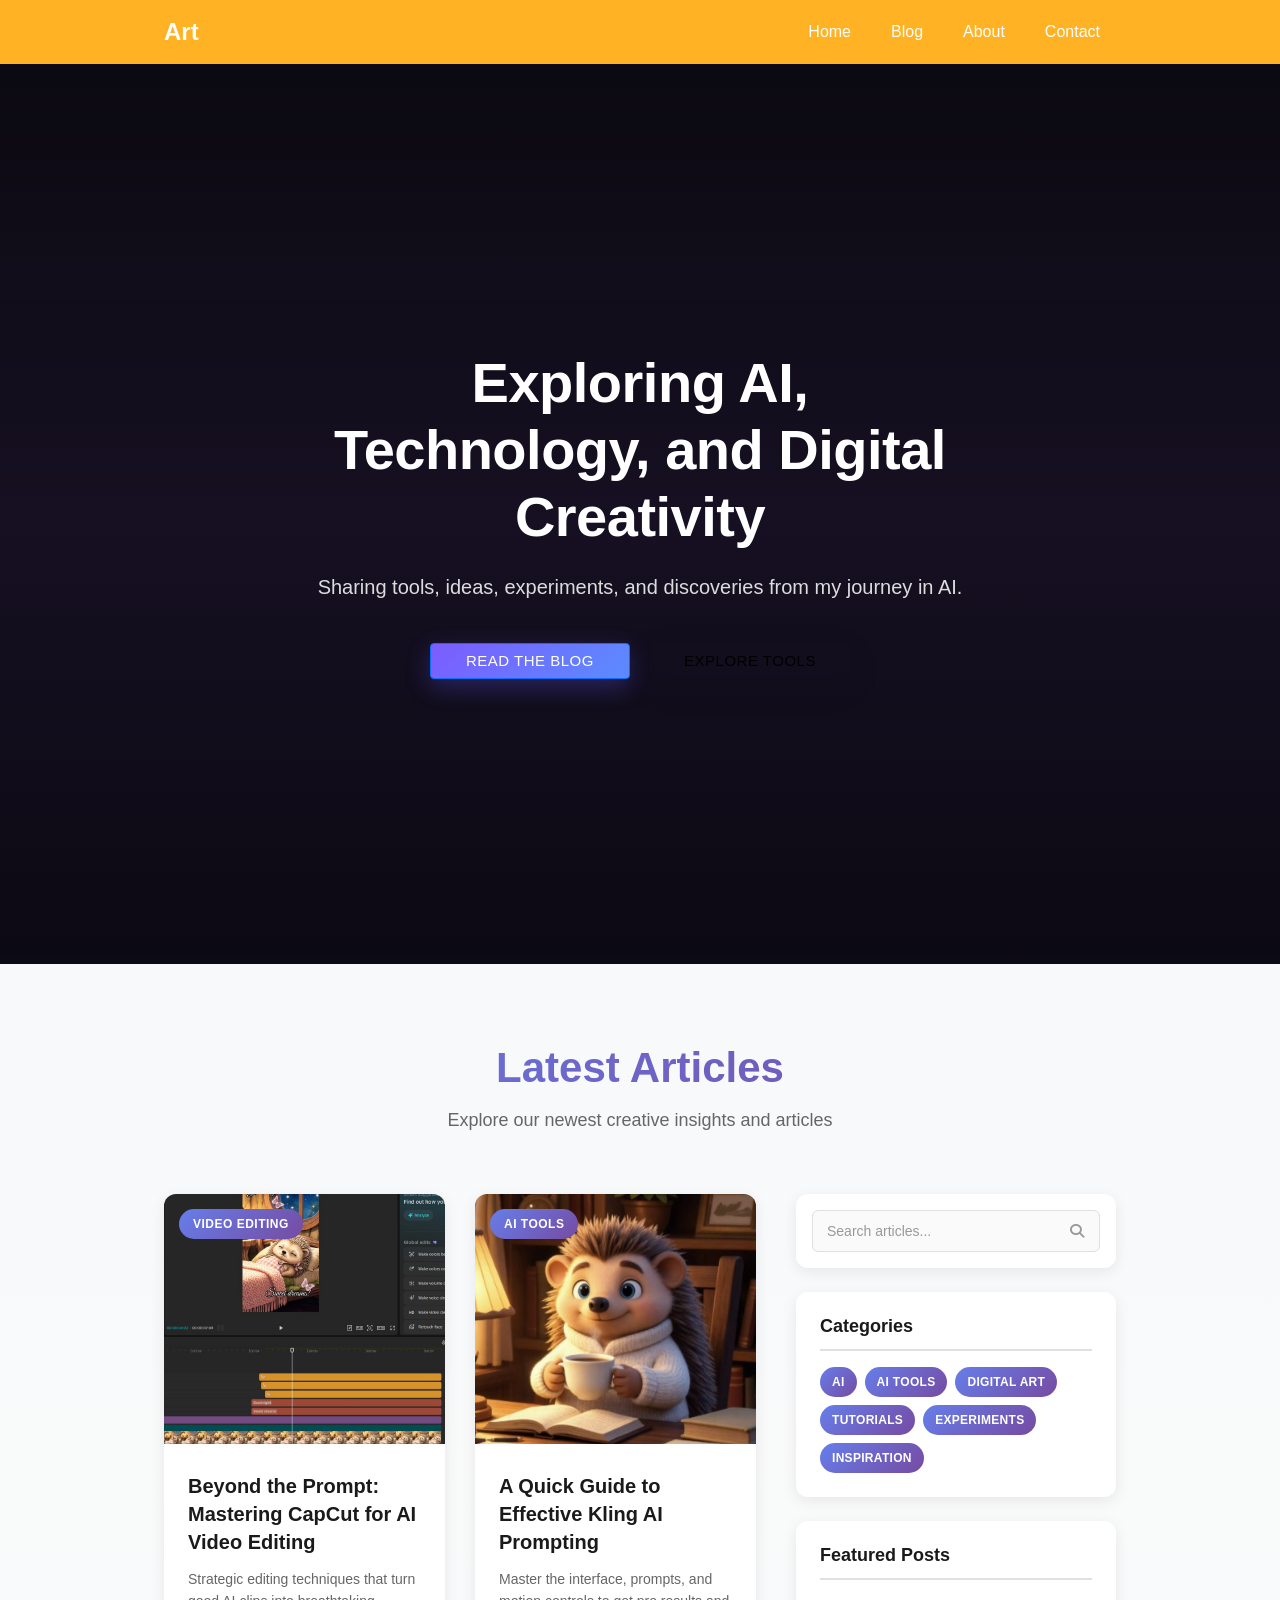
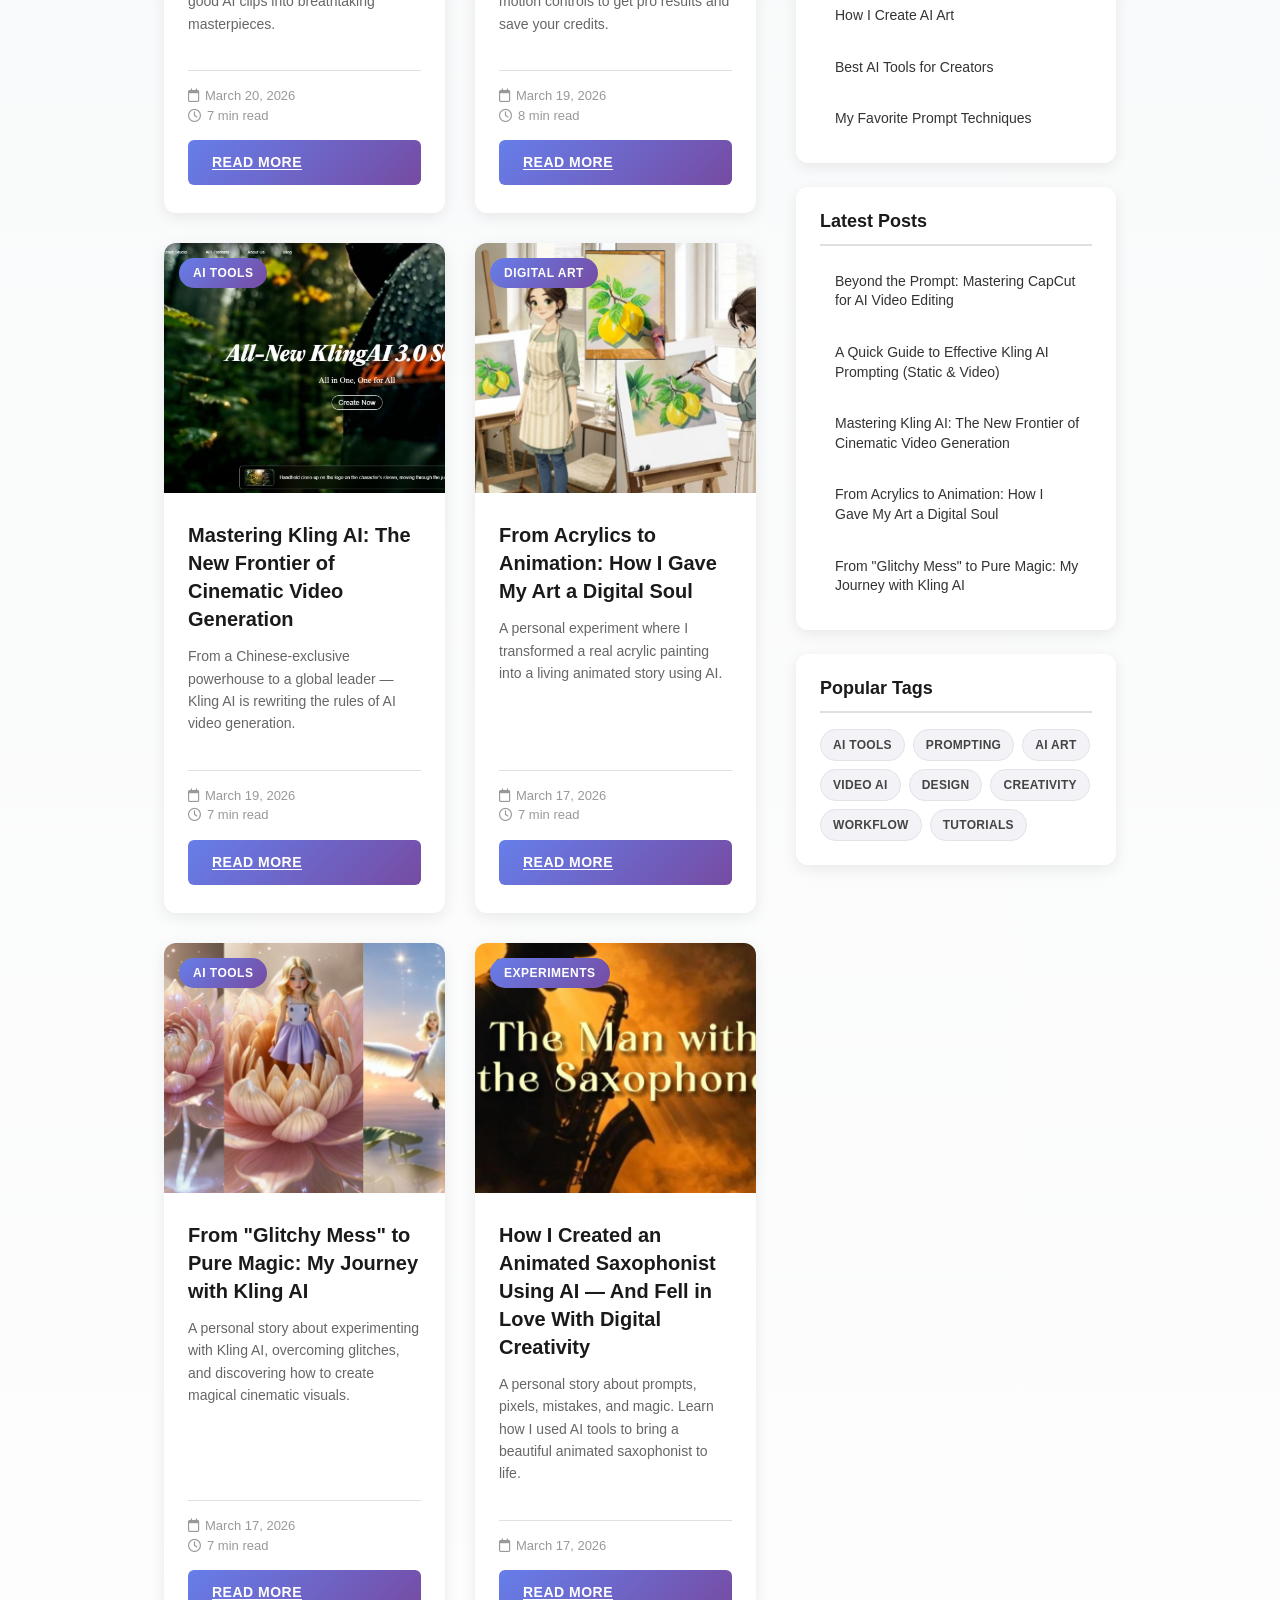
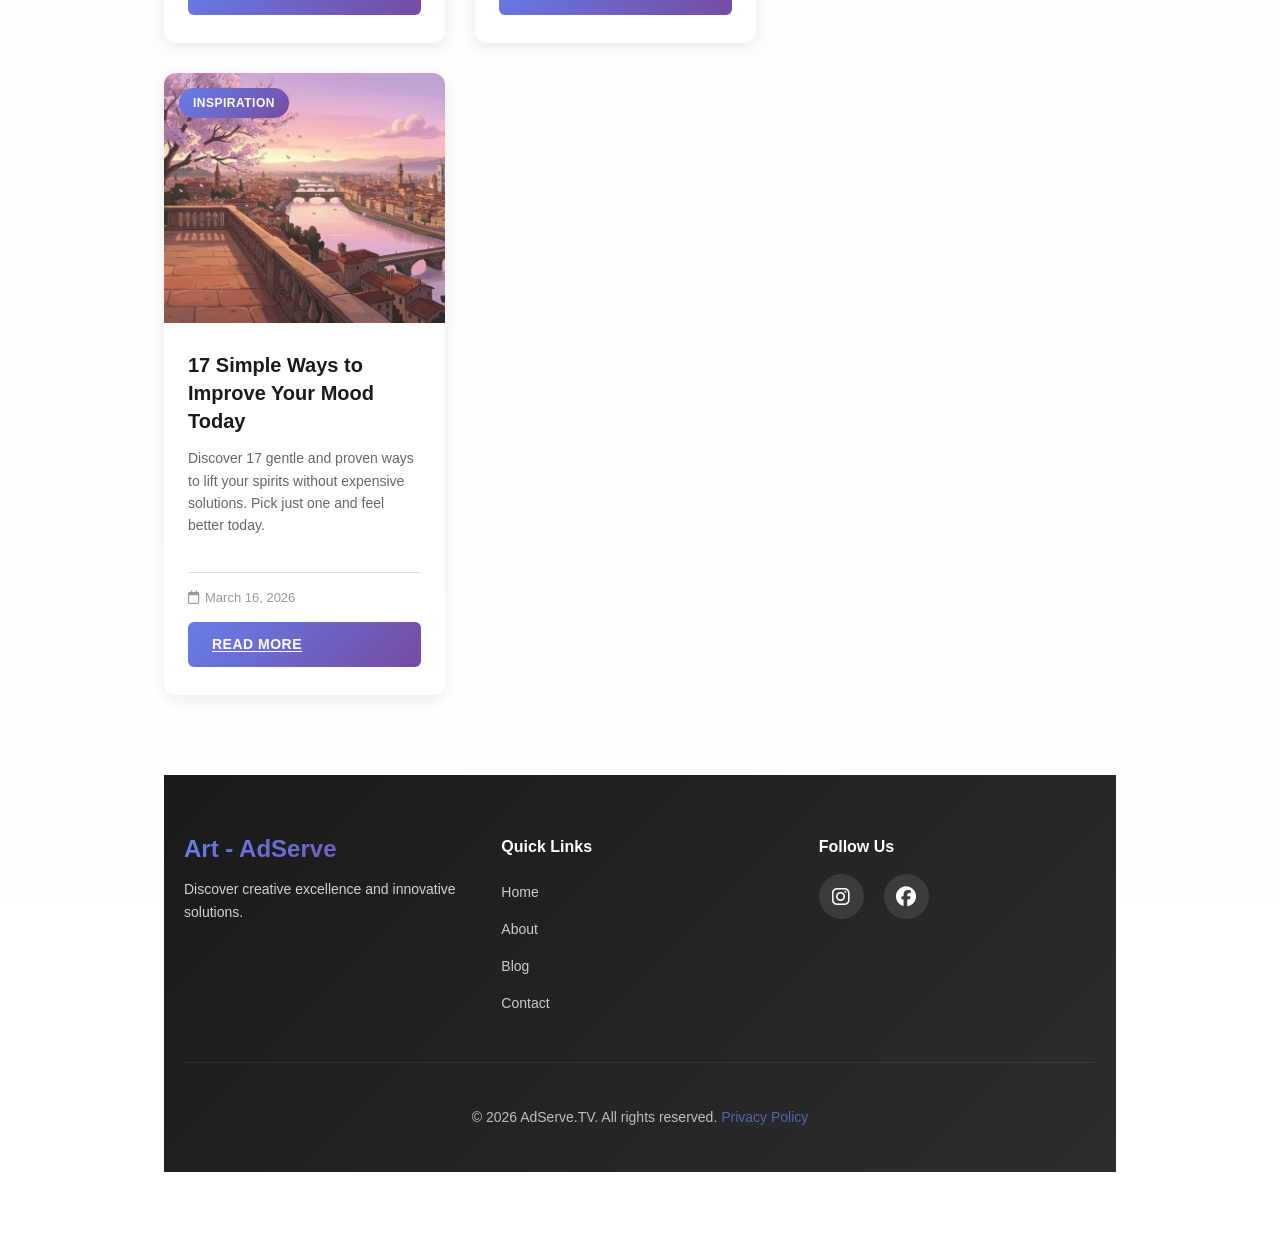
==== commit 3527e0ae: "sync" ====
--- a/index.html
+++ b/index.html
@@ -1,4 +1,4 @@
-<!DOCTYPE html>
+﻿<!DOCTYPE html>
 <html>
 <head>
     <meta charset="UTF-8">
@@ -45,7 +45,7 @@
 </div>
 
 <!-- Hero Section with Video Background -->
-<section class="hero-premium">
+<section class="hero-premium" id="home">
     <!-- Video Background -->
     <video class="hero-video" autoplay muted loop playsinline>
         <source src="images/1.mp4" type="video/mp4">
@@ -64,7 +64,7 @@
         
         <div class="hero-buttons">
             <a href="#blog" class="btn btn-primary">Read the Blog</a>
-            <a href="#" class="btn btn-secondary">Explore Tools</a>
+            <a href="index.html?category=AI%20Tools#blog" class="btn btn-secondary" aria-label="Explore AI tools articles">Explore Tools</a>
         </div>
     </div>
 </section>
@@ -209,15 +209,15 @@
                 </div>
 
                 <!-- Categories -->
-                <div class="sidebar-widget">
+                <div class="sidebar-widget" id="categories">
                     <h3 class="sidebar-title">Categories</h3>
                     <ul class="categories-list">
-                        <li><a href="#"><span class="category-badge">AI</span></a></li>
-                        <li><a href="#"><span class="category-badge">AI Tools</span></a></li>
-                        <li><a href="#"><span class="category-badge">Digital Art</span></a></li>
-                        <li><a href="#"><span class="category-badge">Tutorials</span></a></li>
-                        <li><a href="#"><span class="category-badge">Experiments</span></a></li>
-                        <li><a href="#"><span class="category-badge">Inspiration</span></a></li>
+                        <li><a href="index.html?category=AI#blog" aria-label="Filter articles by AI"><span class="category-badge">AI</span></a></li>
+                        <li><a href="index.html?category=AI%20Tools#blog" aria-label="Filter articles by AI Tools"><span class="category-badge">AI Tools</span></a></li>
+                        <li><a href="index.html?category=Digital%20Art#blog" aria-label="Filter articles by Digital Art"><span class="category-badge">Digital Art</span></a></li>
+                        <li><a href="index.html?category=Tutorials#blog" aria-label="Filter articles by Tutorials"><span class="category-badge">Tutorials</span></a></li>
+                        <li><a href="index.html?category=Experiments#blog" aria-label="Filter articles by Experiments"><span class="category-badge">Experiments</span></a></li>
+                        <li><a href="index.html?category=Inspiration#blog" aria-label="Filter articles by Inspiration"><span class="category-badge">Inspiration</span></a></li>
                     </ul>
                 </div>
 
@@ -225,9 +225,9 @@
                 <div class="sidebar-widget">
                     <h3 class="sidebar-title">Featured Posts</h3>
                     <ul class="featured-posts-list">
-                        <li><a href="#">How I Create AI Art</a></li>
-                        <li><a href="#">Best AI Tools for Creators</a></li>
-                        <li><a href="#">My Favorite Prompt Techniques</a></li>
+                        <li><a href="acrylics-to-animation.html" aria-label="Read How I Create AI Art">How I Create AI Art</a></li>
+                        <li><a href="kling-ai.html" aria-label="Read Best AI Tools for Creators">Best AI Tools for Creators</a></li>
+                        <li><a href="kling-prompting.html" aria-label="Read My Favorite Prompt Techniques">My Favorite Prompt Techniques</a></li>
                     </ul>
                 </div>
 
@@ -244,29 +244,20 @@
                 </div>
 
                 <!-- Popular Tags -->
-                <div class="sidebar-widget">
+                <div class="sidebar-widget" id="tags">
                     <h3 class="sidebar-title">Popular Tags</h3>
                     <ul class="popular-tags-list">
-                        <li><a href="#"><span class="category-badge">AI Tools</span></a></li>
-                        <li><a href="#"><span class="category-badge">Prompting</span></a></li>
-                        <li><a href="#"><span class="category-badge">AI Art</span></a></li>
-                        <li><a href="#"><span class="category-badge">Video AI</span></a></li>
-                        <li><a href="#"><span class="category-badge">Design</span></a></li>
-                        <li><a href="#"><span class="category-badge">Creativity</span></a></li>
-                        <li><a href="#"><span class="category-badge">Workflow</span></a></li>
-                        <li><a href="#"><span class="category-badge">Tutorials</span></a></li>
+                        <li><a href="index.html?tag=AI%20Tools#blog" aria-label="Browse articles tagged AI Tools"><span class="category-badge">AI Tools</span></a></li>
+                        <li><a href="index.html?tag=Prompting#blog" aria-label="Browse articles tagged Prompting"><span class="category-badge">Prompting</span></a></li>
+                        <li><a href="index.html?tag=AI%20Art#blog" aria-label="Browse articles tagged AI Art"><span class="category-badge">AI Art</span></a></li>
+                        <li><a href="index.html?tag=Video%20AI#blog" aria-label="Browse articles tagged Video AI"><span class="category-badge">Video AI</span></a></li>
+                        <li><a href="index.html?tag=Design#blog" aria-label="Browse articles tagged Design"><span class="category-badge">Design</span></a></li>
+                        <li><a href="index.html?tag=Creativity#blog" aria-label="Browse articles tagged Creativity"><span class="category-badge">Creativity</span></a></li>
+                        <li><a href="index.html?tag=Workflow#blog" aria-label="Browse articles tagged Workflow"><span class="category-badge">Workflow</span></a></li>
+                        <li><a href="index.html?tag=Tutorials#blog" aria-label="Browse articles tagged Tutorials"><span class="category-badge">Tutorials</span></a></li>
                     </ul>
                 </div>
 
-                <!-- Newsletter -->
-                <div class="sidebar-widget newsletter-widget">
-                    <h3 class="sidebar-title">Subscribe</h3>
-                    <p class="newsletter-text">Get the latest articles delivered to your inbox.</p>
-                    <form class="newsletter-form">
-                        <input type="email" placeholder="Your email" required>
-                        <button type="submit" class="newsletter-button">Subscribe</button>
-                    </form>
-                </div>
             </aside>
         </div>
 
@@ -280,9 +271,9 @@
         <div class="footer-section">
             <h4 class="footer-subtitle">Quick Links</h4>
             <ul class="footer-links">
-                <li><a href="#home">Home</a></li>
-                <li><a href="#about">About</a></li>
-                <li><a href="#services">Services</a></li>
+                <li><a href="index.html">Home</a></li>
+                <li><a href="about.html">About</a></li>
+                <li><a href="index.html#blog">Blog</a></li>
                 <li><a href="https://docs.google.com/forms/d/e/1FAIpQLSdca3EG_1yz9-4LVVcBZksqA2YZ8BaPkLkVDy7zw6zf9t6VEg/viewform" target="_blank" rel="noopener">Contact</a></li>
             </ul>
         </div>
@@ -294,12 +285,6 @@
                 </a>
                 <a href="https://www.facebook.com/profile.php?id=61588265906757" class="social-icon" title="Facebook" target="_blank" rel="noopener">
                     <i class="fab fa-facebook"></i>
-                </a>
-                <a href="https://youtube.com" class="social-icon" title="YouTube" target="_blank">
-                    <i class="fab fa-youtube"></i>
-                </a>
-                <a href="https://pinterest.com" class="social-icon" title="Pinterest" target="_blank">
-                    <i class="fab fa-pinterest"></i>
                 </a>
             </div>
         </div>
--- a/css/styles.css
+++ b/css/styles.css
@@ -9,6 +9,14 @@
     font-size: 16px;
     line-height: 1.5;
     margin: 0;
+}
+a {
+    transition: all 0.2s ease;
+    text-underline-offset: 2px;
+}
+
+a:hover {
+    text-underline-offset: 3px;
 }
 h1, h2, h3 { line-height: normal }
 .logo {
@@ -111,7 +119,7 @@
     color: #fff;
     text-decoration: none;
     font-weight: 500;
-    transition: color 0.3s ease, background-color 0.3s ease;
+    transition: all 0.2s ease;
     border-radius: 4px;
 }
 
@@ -326,7 +334,7 @@
     color: #ccc;
     text-decoration: none;
     font-size: 14px;
-    transition: color 0.3s ease;
+    transition: all 0.2s ease;
     display: inline-block;
     padding: 8px 0;
 }
@@ -353,7 +361,7 @@
     color: #fff;
     text-decoration: none;
     font-size: 20px;
-    transition: all 0.3s ease;
+    transition: all 0.2s ease;
     border: 2px solid transparent;
 }
 
@@ -374,7 +382,7 @@
 .footer-bottom a {
     color: #667eea;
     text-decoration: none;
-    transition: color 0.3s ease;
+    transition: all 0.2s ease;
 }
 
 .footer-bottom a:hover {
@@ -548,6 +556,11 @@
     min-width: 200px;
 }
 
+.btn:focus-visible {
+    outline: 3px solid rgba(255, 255, 255, 0.7);
+    outline-offset: 2px;
+}
+
 /* Primary Button */
 .btn-primary {
     background: linear-gradient(135deg, #7C5CFF 0%, #5B8CFF 100%);
@@ -819,6 +832,15 @@
     background: linear-gradient(135deg, #764ba2 0%, #667eea 100%);
 }
 
+.card-button:active {
+    transform: translateY(0);
+}
+
+.card-button:focus-visible {
+    outline: 3px solid rgba(102, 126, 234, 0.35);
+    outline-offset: 2px;
+}
+
 /* CTA Buttons for Articles */
 .cta-button-primary {
     display: inline-block;
@@ -840,6 +862,15 @@
     transform: translateY(-2px);
     box-shadow: 0 8px 25px rgba(102, 126, 234, 0.5);
     background: linear-gradient(135deg, #764ba2 0%, #667eea 100%);
+}
+
+.cta-button-primary:active {
+    transform: translateY(0);
+}
+
+.cta-button-primary:focus-visible {
+    outline: 3px solid rgba(102, 126, 234, 0.35);
+    outline-offset: 2px;
 }
 
 .cta-button-secondary {
@@ -866,6 +897,15 @@
     color: #fff;
 }
 
+.cta-button-secondary:active {
+    transform: translateY(0);
+}
+
+.cta-button-secondary:focus-visible {
+    outline: 3px solid rgba(102, 126, 234, 0.35);
+    outline-offset: 2px;
+}
+
 /* Responsive CTA Buttons */
 @media (max-width: 768px) {
     .cta-button-primary,
@@ -1033,6 +1073,10 @@
     margin: 0;
 }
 
+.categories-list a {
+    text-decoration: none;
+}
+
 .category-badge {
     display: inline-block;
     background: linear-gradient(135deg, #667eea 0%, #764ba2 100%);
@@ -1051,6 +1095,11 @@
     box-shadow: 0 4px 12px rgba(102, 126, 234, 0.3);
 }
 
+.categories-list a:focus-visible .category-badge {
+    transform: translateY(-2px);
+    box-shadow: 0 0 0 3px rgba(102, 126, 234, 0.25);
+}
+
 /* Featured Posts */
 .featured-posts-list {
     list-style: none;
@@ -1072,7 +1121,7 @@
     padding: 10px 12px;
     border-left: 3px solid transparent;
     border-radius: 4px;
-    transition: all 0.3s ease;
+    transition: all 0.2s ease;
     font-weight: 500;
     font-size: 14px;
     line-height: 1.4;
@@ -1083,6 +1132,15 @@
     border-left-color: #7C5CFF;
     padding-left: 16px;
     background-color: rgba(124, 92, 255, 0.05);
+    text-decoration: underline;
+    text-underline-offset: 2px;
+}
+
+.featured-posts-list a:focus-visible {
+    color: #7C5CFF;
+    border-left-color: #7C5CFF;
+    background-color: rgba(124, 92, 255, 0.08);
+    outline: none;
 }
 
 /* Latest Posts */
@@ -1106,7 +1164,7 @@
     padding: 10px 12px;
     border-left: 3px solid transparent;
     border-radius: 4px;
-    transition: all 0.3s ease;
+    transition: all 0.2s ease;
     font-weight: 500;
     font-size: 14px;
     line-height: 1.4;
@@ -1133,6 +1191,11 @@
     margin: 0;
 }
 
+.popular-tags-list a {
+    display: inline-flex;
+    text-decoration: none;
+}
+
 .popular-tags-list .category-badge {
     background: #f2f2f7;
     border: 1px solid #e3e3e8;
@@ -1145,6 +1208,13 @@
     color: #fff;
     transform: translateY(-2px);
     box-shadow: 0 4px 12px rgba(102, 126, 234, 0.3);
+}
+
+.popular-tags-list a:focus-visible .category-badge {
+    background: linear-gradient(135deg, #667eea 0%, #764ba2 100%);
+    border-color: #667eea;
+    color: #fff;
+    box-shadow: 0 0 0 3px rgba(102, 126, 234, 0.25);
 }
 
 .tag-badge {
@@ -1565,6 +1635,15 @@
     transform: translateY(-2px);
 }
 
+.article-nav-button:active {
+    transform: translateY(0);
+}
+
+.article-nav-button:focus-visible {
+    outline: 3px solid rgba(102, 126, 234, 0.35);
+    outline-offset: 2px;
+}
+
 .article-nav-button.back-blog {
     grid-column: 2;
 }
@@ -1635,11 +1714,20 @@
     text-decoration: none;
     font-weight: 600;
     margin: 12px 20px;
-    transition: color 0.3s ease;
+    transition: all 0.2s ease;
 }
 
 .related-link:hover {
     color: #764ba2;
+    text-decoration: underline;
+    text-underline-offset: 2px;
+}
+
+.related-link:focus-visible {
+    color: #764ba2;
+    outline: none;
+    text-decoration: underline;
+    text-underline-offset: 2px;
 }
 
 /* Article Responsive */
--- a/css/blog-styles.css
+++ b/css/blog-styles.css
@@ -596,10 +596,13 @@
 }
 a {
     color: rgba(var(--bs-link-color-rgb), var(--bs-link-opacity, 1));
-    text-decoration: underline
+    text-decoration: underline;
+    transition: all 0.2s ease;
+    text-underline-offset: 2px;
 }
 a:hover {
-    --bs-link-color-rgb: var(--bs-link-hover-color-rgb)
+    --bs-link-color-rgb: var(--bs-link-hover-color-rgb);
+    text-underline-offset: 3px;
 }
 a.btn {
     text-decoration: none;
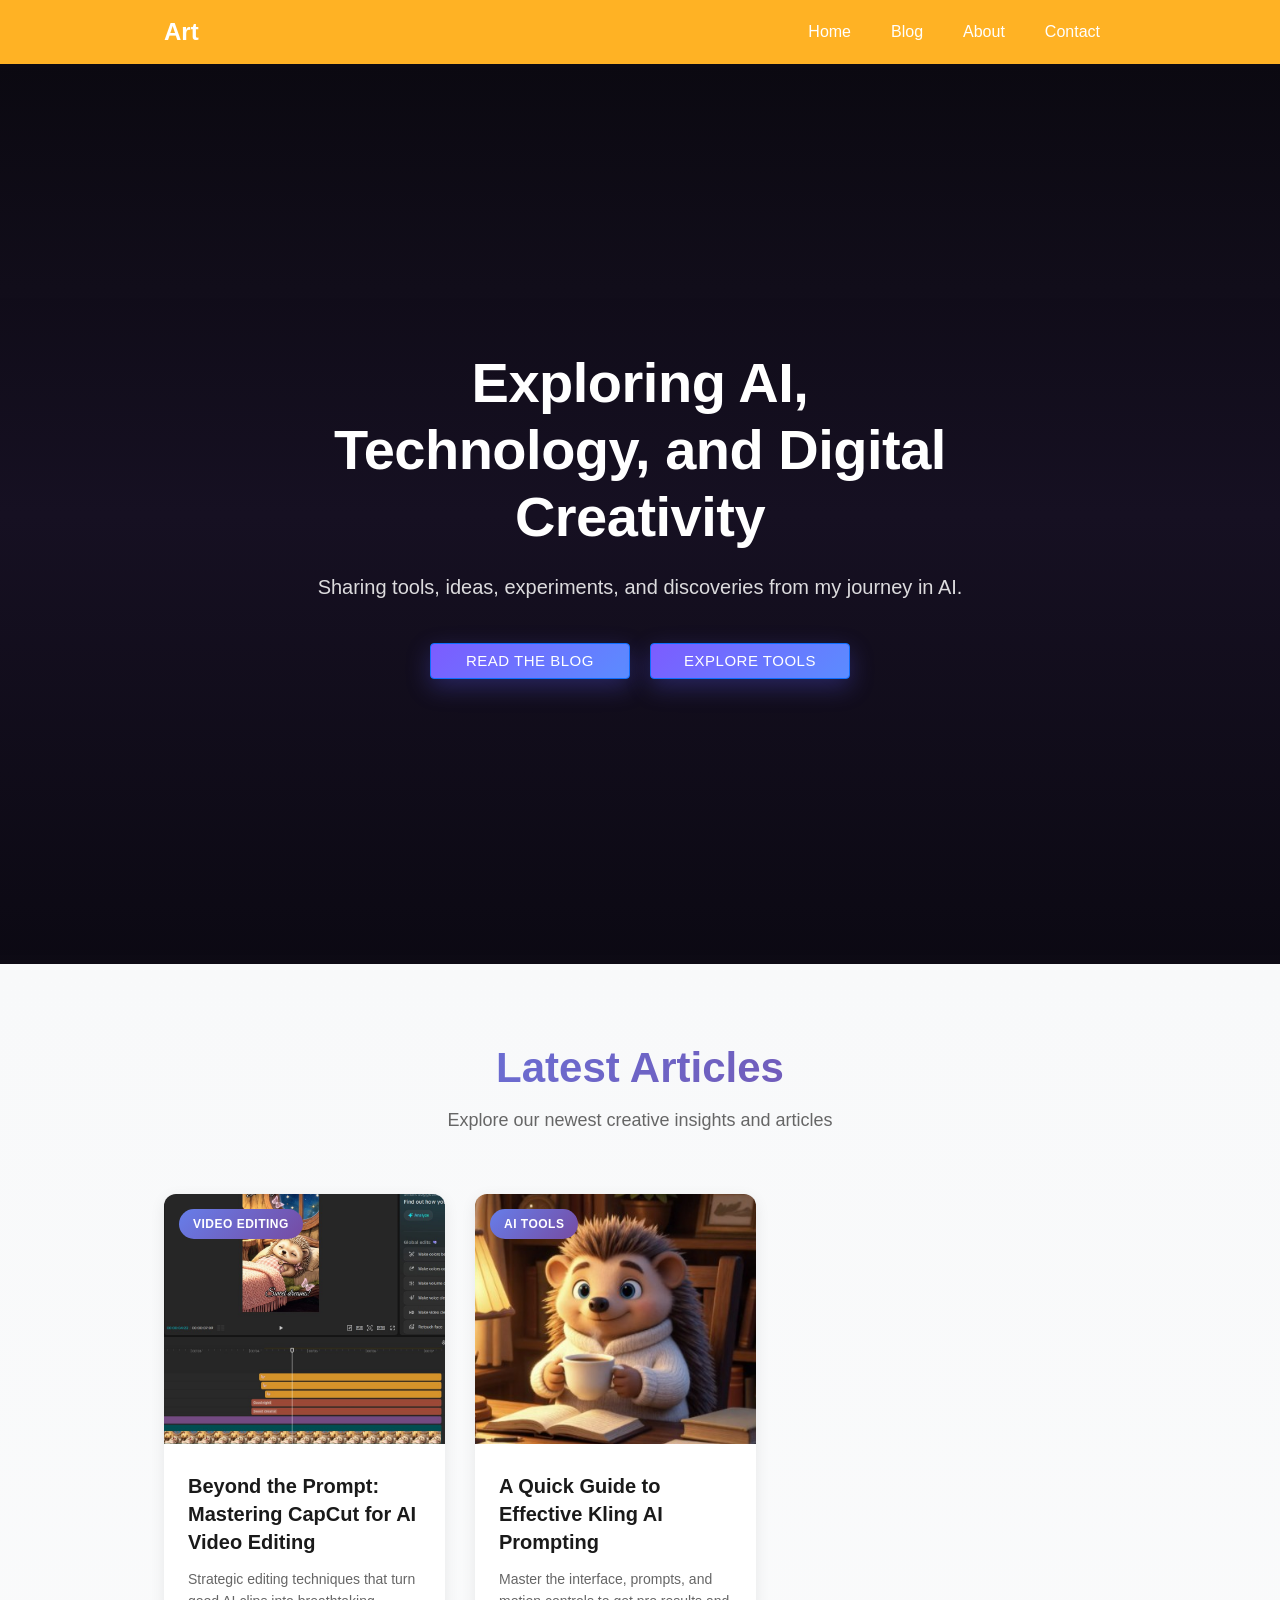
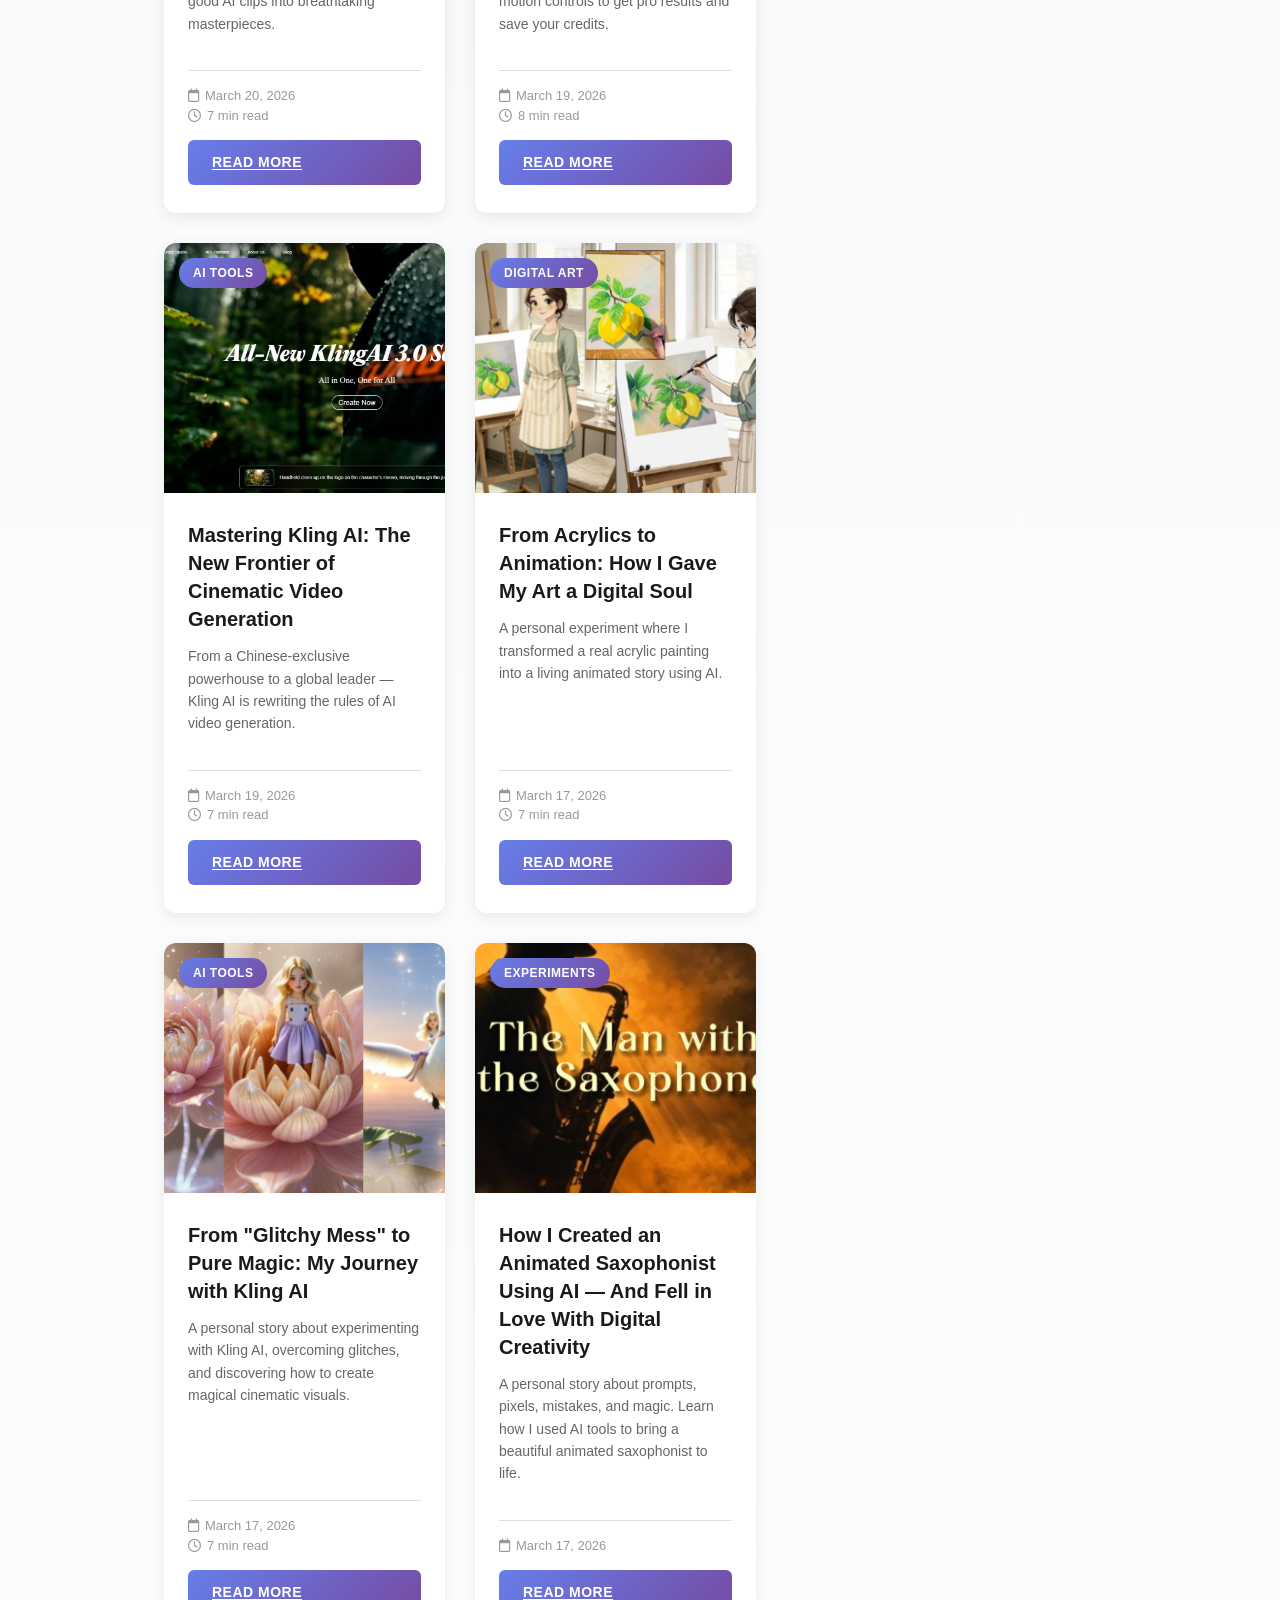
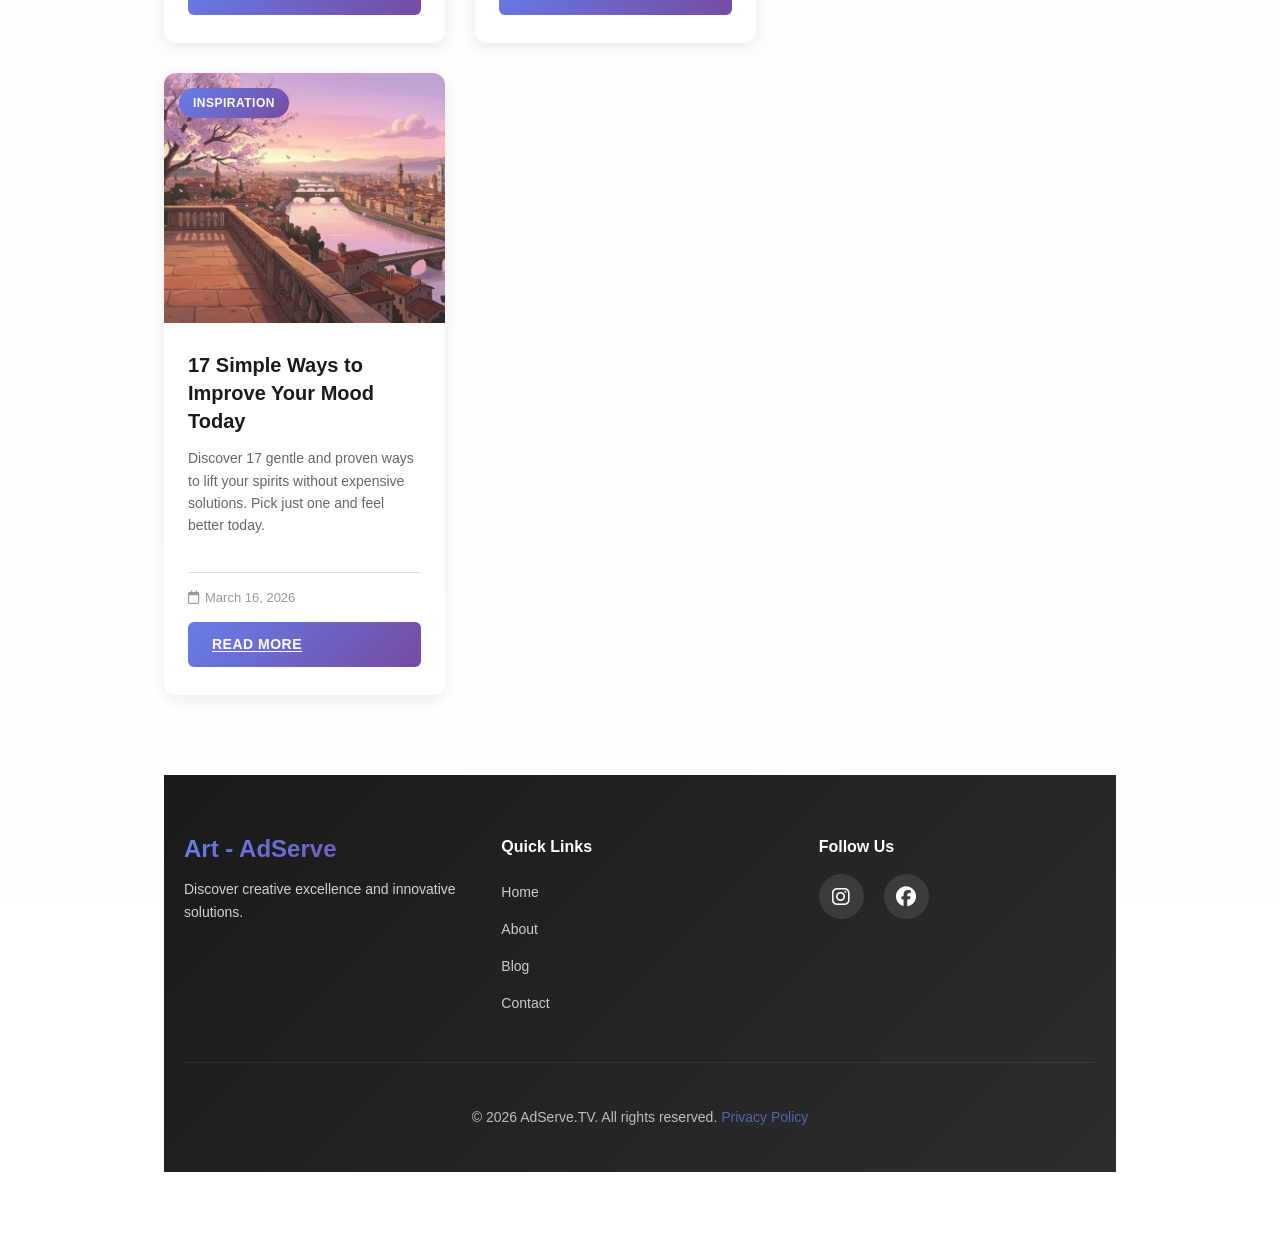
==== commit 7c69b67e: "sync" ====
--- a/index.html
+++ b/index.html
@@ -64,7 +64,7 @@
         
         <div class="hero-buttons">
             <a href="#blog" class="btn btn-primary">Read the Blog</a>
-            <a href="index.html?category=AI%20Tools#blog" class="btn btn-secondary" aria-label="Explore AI tools articles">Explore Tools</a>
+            <a href="index.html?category=AI%20Tools" class="btn btn-primary" aria-label="Open blog filtered by AI Tools">Explore Tools</a>
         </div>
     </div>
 </section>
@@ -79,7 +79,7 @@
         <div class="blog-wrapper">
             <div class="blog-grid">
             <!-- Article Card 12 - CapCut Editing (March 20) -->
-            <article class="blog-card">
+            <article class="blog-card" data-category="Video Editing" data-tags="AI Tools,Video AI,Tutorials,Workflow,AI" data-content="capcut editing timeline effects overlays speed ramping reverse trick post production filmmaking">
                 <div class="card-image">
                     <img src="images/capcut-effects.jpg" alt="Beyond the Prompt: Mastering CapCut for AI Video Editing">
                     <span class="card-category">Video Editing</span>
@@ -96,7 +96,7 @@
             </article>
 
             <!-- Article Card 11 - Kling AI Prompting (March 19) -->
-            <article class="blog-card">
+            <article class="blog-card" data-category="AI Tools" data-tags="AI Tools,Prompting,Video AI,Tutorials,Workflow,AI" data-content="kling prompt prompt engineering text to video image to video motion controls credits interface">
                 <div class="card-image">
                     <img src="images/hedgehog.jpg" alt="A Quick Guide to Effective Kling AI Prompting">
                     <span class="card-category">AI Tools</span>
@@ -113,7 +113,7 @@
             </article>
 
             <!-- Article Card 10 - Mastering Kling AI (March 19) -->
-            <article class="blog-card">
+            <article class="blog-card" data-category="AI Tools" data-tags="AI Tools,Video AI,Design,AI" data-content="kling ai cinematic realism diffusion transformer camera movement consistency physics generation">
                 <div class="card-image">
                         <img src="images/kling.jpg" alt="Mastering Kling AI">
                     <span class="card-category">AI Tools</span>
@@ -130,7 +130,7 @@
             </article>
 
             <!-- Article Card 9 - Acrylics to Animation (March 17) -->
-            <article class="blog-card">
+            <article class="blog-card" data-category="Digital Art" data-tags="Digital Art,AI Art,Creativity,Workflow,AI" data-content="acrylic painting digital art ai animation character consistency canva capcut workflow">
                 <div class="card-image">
                     <img src="images/10.jpg" alt="Acrylics to Animation">
                     <span class="card-category">Digital Art</span>
@@ -147,7 +147,7 @@
             </article>
 
             <!-- Article Card 8 - Kling AI (March 17) -->
-            <article class="blog-card">
+            <article class="blog-card" data-category="AI Tools" data-tags="AI Tools,Video AI,Creativity,Design,AI" data-content="kling ai journey creative process glitches visual storytelling cinematic experiments">
                 <div class="card-image">
                     <img src="images/9.jpg" alt="Kling AI Journey">
                     <span class="card-category">AI Tools</span>
@@ -164,7 +164,7 @@
             </article>
 
             <!-- Article Card 7 - Animated Saxophonist (March 17) -->
-            <article class="blog-card">
+            <article class="blog-card" data-category="Experiments" data-tags="Experiments,AI Art,Creativity,Design,AI" data-content="animated saxophonist music visual art prompts ai animation character design">
                 <div class="card-image">
                     <img src="images/5.jpg" alt="Animated Saxophonist">
                     <span class="card-category">Experiments</span>
@@ -180,7 +180,7 @@
             </article>
 
             <!-- Article Card 1 - Mood Improvement (March 16) -->
-            <article class="blog-card">
+            <article class="blog-card" data-category="Inspiration" data-tags="Inspiration,Creativity,Tutorials" data-content="mood mental wellbeing self care daily habits inspiration mindfulness routine">
                 <div class="card-image">
                     <img src="images/4.jpg" alt="Improve Your Mood">
                     <span class="card-category">Inspiration</span>
@@ -194,6 +194,10 @@
                     <a href="article.html" class="card-button">Read More</a>
                 </div>
             </article>
+            </div>
+
+            <div id="noArticlesMessage" class="no-articles-message" aria-live="polite" hidden>
+                No articles found for this filter.
             </div>
 
             <!-- Blog Sidebar -->
@@ -353,6 +357,217 @@
             }
         });
     }
+
+    // Client-side filtering for category/tag links on homepage
+    const blogCards = Array.from(document.querySelectorAll('.blog-grid .blog-card'));
+    const noArticlesMessage = document.getElementById('noArticlesMessage');
+    const searchForm = document.querySelector('.search-form');
+    const searchInput = document.querySelector('.search-input');
+    const categoryFilterLinks = Array.from(document.querySelectorAll('.categories-list a'));
+    const tagFilterLinks = Array.from(document.querySelectorAll('.popular-tags-list a'));
+    const filterLinks = [...categoryFilterLinks, ...tagFilterLinks].filter(Boolean);
+
+    function normalizeValue(value) {
+        return (value || '').trim().toLowerCase();
+    }
+
+    function parseQueryFilters(search) {
+        const params = new URLSearchParams(search);
+        return {
+            category: normalizeValue(params.get('category')),
+            tag: normalizeValue(params.get('tag')),
+            q: normalizeValue(params.get('q'))
+        };
+    }
+
+    function getLinkFilters(link) {
+        const url = new URL(link.getAttribute('href'), window.location.origin);
+        return parseQueryFilters(url.search);
+    }
+
+    function matchesCategory(card, selectedCategory) {
+        if (!selectedCategory) {
+            return true;
+        }
+
+        const category = normalizeValue(card.dataset.category);
+        const tags = normalizeValue(card.dataset.tags).split(',').map(item => item.trim()).filter(Boolean);
+
+        if (category === selectedCategory || tags.includes(selectedCategory)) {
+            return true;
+        }
+
+        // Keep broad "AI" category useful by matching any AI-prefixed category/tag.
+        if (selectedCategory === 'ai') {
+            return category.includes('ai') || tags.some(tag => tag.includes('ai'));
+        }
+
+        return false;
+    }
+
+    function matchesTag(card, selectedTag) {
+        if (!selectedTag) {
+            return true;
+        }
+
+        const tags = normalizeValue(card.dataset.tags).split(',').map(item => item.trim()).filter(Boolean);
+        return tags.includes(selectedTag);
+    }
+
+    function matchesSearch(card, searchQuery) {
+        if (!searchQuery) {
+            return true;
+        }
+
+        const title = normalizeValue(card.querySelector('.card-title')?.textContent);
+        const excerpt = normalizeValue(card.querySelector('.card-description')?.textContent);
+        const category = normalizeValue(card.dataset.category);
+        const tags = normalizeValue(card.dataset.tags);
+        const contentKeywords = normalizeValue(card.dataset.content);
+        const haystack = `${title} ${excerpt} ${category} ${tags} ${contentKeywords}`;
+
+        return haystack.includes(searchQuery);
+    }
+
+    function setActiveFiltersInUi(currentFilters) {
+        if (searchInput) {
+            searchInput.value = currentFilters.q || '';
+        }
+
+        categoryFilterLinks.forEach(link => {
+            const linkFilters = getLinkFilters(link);
+            const isActive = !!currentFilters.category && linkFilters.category === currentFilters.category;
+            link.classList.toggle('is-active-filter', isActive);
+            if (isActive) {
+                link.setAttribute('aria-current', 'true');
+            } else {
+                link.removeAttribute('aria-current');
+            }
+        });
+
+        tagFilterLinks.forEach(link => {
+            const linkFilters = getLinkFilters(link);
+            const isActive = !!currentFilters.tag && linkFilters.tag === currentFilters.tag;
+            link.classList.toggle('is-active-filter', isActive);
+            if (isActive) {
+                link.setAttribute('aria-current', 'true');
+            } else {
+                link.removeAttribute('aria-current');
+            }
+        });
+    }
+
+    function filterCards(currentFilters) {
+        let visibleCount = 0;
+
+        blogCards.forEach(card => {
+            const shouldShow = matchesCategory(card, currentFilters.category)
+                && matchesTag(card, currentFilters.tag)
+                && matchesSearch(card, currentFilters.q);
+            const isHidden = card.classList.contains('filter-hidden') || card.style.display === 'none';
+
+            if (shouldShow) {
+                visibleCount += 1;
+            }
+
+            if (shouldShow && isHidden) {
+                card.style.display = 'flex';
+                card.classList.remove('filter-hidden', 'filter-leave');
+                card.classList.add('filter-enter');
+                requestAnimationFrame(() => {
+                    card.classList.remove('filter-enter');
+                });
+            }
+
+            if (!shouldShow && !isHidden) {
+                card.classList.add('filter-leave');
+                window.setTimeout(() => {
+                    if (card.classList.contains('filter-leave')) {
+                        card.classList.add('filter-hidden');
+                        card.style.display = 'none';
+                        card.classList.remove('filter-leave');
+                    }
+                }, 200);
+            }
+        });
+
+        return visibleCount;
+    }
+
+    function updateNoResultsState(visibleCount) {
+        if (!noArticlesMessage) {
+            return;
+        }
+
+        if (visibleCount === 0) {
+            noArticlesMessage.hidden = false;
+        } else {
+            noArticlesMessage.hidden = true;
+        }
+    }
+
+    function applyFilters(nextFilters, updateHistory = true) {
+        setActiveFiltersInUi(nextFilters);
+        const visibleCount = filterCards(nextFilters);
+        updateNoResultsState(visibleCount);
+
+        if (updateHistory) {
+            const params = new URLSearchParams();
+            if (nextFilters.category) {
+                params.set('category', nextFilters.category);
+            }
+            if (nextFilters.tag) {
+                params.set('tag', nextFilters.tag);
+            }
+            if (nextFilters.q) {
+                params.set('q', nextFilters.q);
+            }
+
+            const query = params.toString();
+            const nextUrl = `${window.location.pathname}${query ? `?${query}` : ''}#blog`;
+            window.history.pushState(nextFilters, '', nextUrl);
+        }
+    }
+
+    filterLinks.forEach(link => {
+        link.addEventListener('click', function(event) {
+            if (event.metaKey || event.ctrlKey || event.shiftKey || event.altKey || event.button !== 0) {
+                return;
+            }
+
+            const href = this.getAttribute('href') || '';
+            if (!href.includes('?category=') && !href.includes('?tag=')) {
+                return;
+            }
+
+            event.preventDefault();
+            const nextFilters = getLinkFilters(this);
+            const currentFilters = parseQueryFilters(window.location.search);
+            nextFilters.q = currentFilters.q;
+            applyFilters(nextFilters, true);
+        });
+    });
+
+    if (searchForm && searchInput) {
+        searchForm.addEventListener('submit', function(event) {
+            event.preventDefault();
+            const currentFilters = parseQueryFilters(window.location.search);
+            currentFilters.q = normalizeValue(searchInput.value);
+            applyFilters(currentFilters, true);
+        });
+
+        searchInput.addEventListener('input', function() {
+            const currentFilters = parseQueryFilters(window.location.search);
+            currentFilters.q = normalizeValue(searchInput.value);
+            applyFilters(currentFilters, true);
+        });
+    }
+
+    window.addEventListener('popstate', function() {
+        applyFilters(parseQueryFilters(window.location.search), false);
+    });
+
+    applyFilters(parseQueryFilters(window.location.search), false);
 </script>
 <script src="/js/dsp3.js?v=3"></script>
 </body>
--- a/css/styles.css
+++ b/css/styles.css
@@ -721,6 +721,16 @@
     display: flex;
     flex-direction: column;
     height: 100%;
+}
+
+.blog-card.filter-enter,
+.blog-card.filter-leave {
+    opacity: 0;
+    transform: translateY(10px) scale(0.98);
+}
+
+.blog-card.filter-hidden {
+    display: none;
 }
 
 .blog-card:hover {
@@ -976,6 +986,18 @@
     gap: 30px;
 }
 
+.no-articles-message {
+    margin-top: 10px;
+    padding: 18px 20px;
+    border-radius: 10px;
+    border: 1px solid #e3e8f4;
+    background: linear-gradient(180deg, #fbfcff 0%, #f5f8ff 100%);
+    color: #3b4b67;
+    font-size: 15px;
+    font-weight: 500;
+    text-align: center;
+}
+
 /* Sidebar */
 .blog-sidebar {
     position: sticky;
@@ -1100,6 +1122,12 @@
     box-shadow: 0 0 0 3px rgba(102, 126, 234, 0.25);
 }
 
+.categories-list a.is-active-filter .category-badge {
+    box-shadow: 0 0 0 3px rgba(255, 255, 255, 0.9), 0 0 0 6px rgba(102, 126, 234, 0.35), 0 6px 14px rgba(102, 126, 234, 0.25);
+    transform: translateY(-1px) scale(1.03);
+    filter: saturate(1.08) brightness(1.03);
+}
+
 /* Featured Posts */
 .featured-posts-list {
     list-style: none;
@@ -1211,6 +1239,13 @@
 }
 
 .popular-tags-list a:focus-visible .category-badge {
+    background: linear-gradient(135deg, #667eea 0%, #764ba2 100%);
+    border-color: #667eea;
+    color: #fff;
+    box-shadow: 0 0 0 3px rgba(102, 126, 234, 0.25);
+}
+
+.popular-tags-list a.is-active-filter .category-badge {
     background: linear-gradient(135deg, #667eea 0%, #764ba2 100%);
     border-color: #667eea;
     color: #fff;
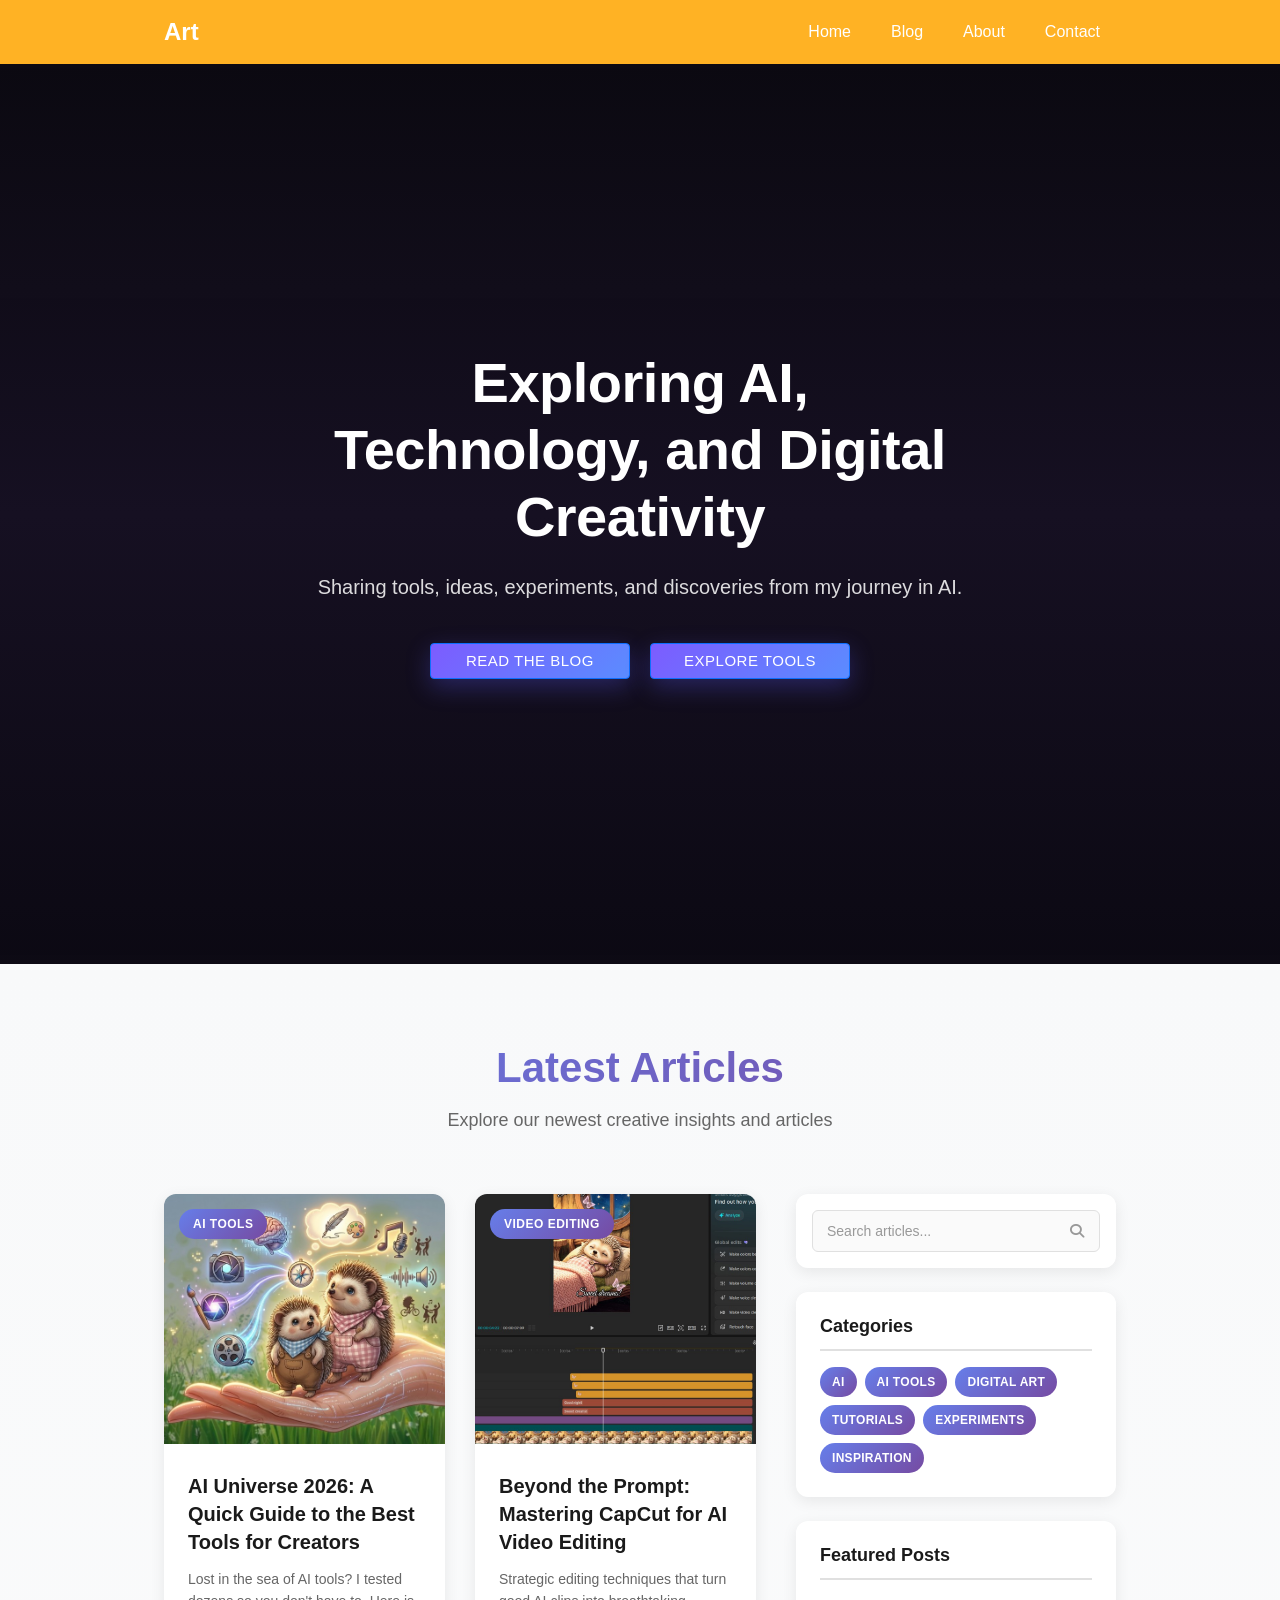
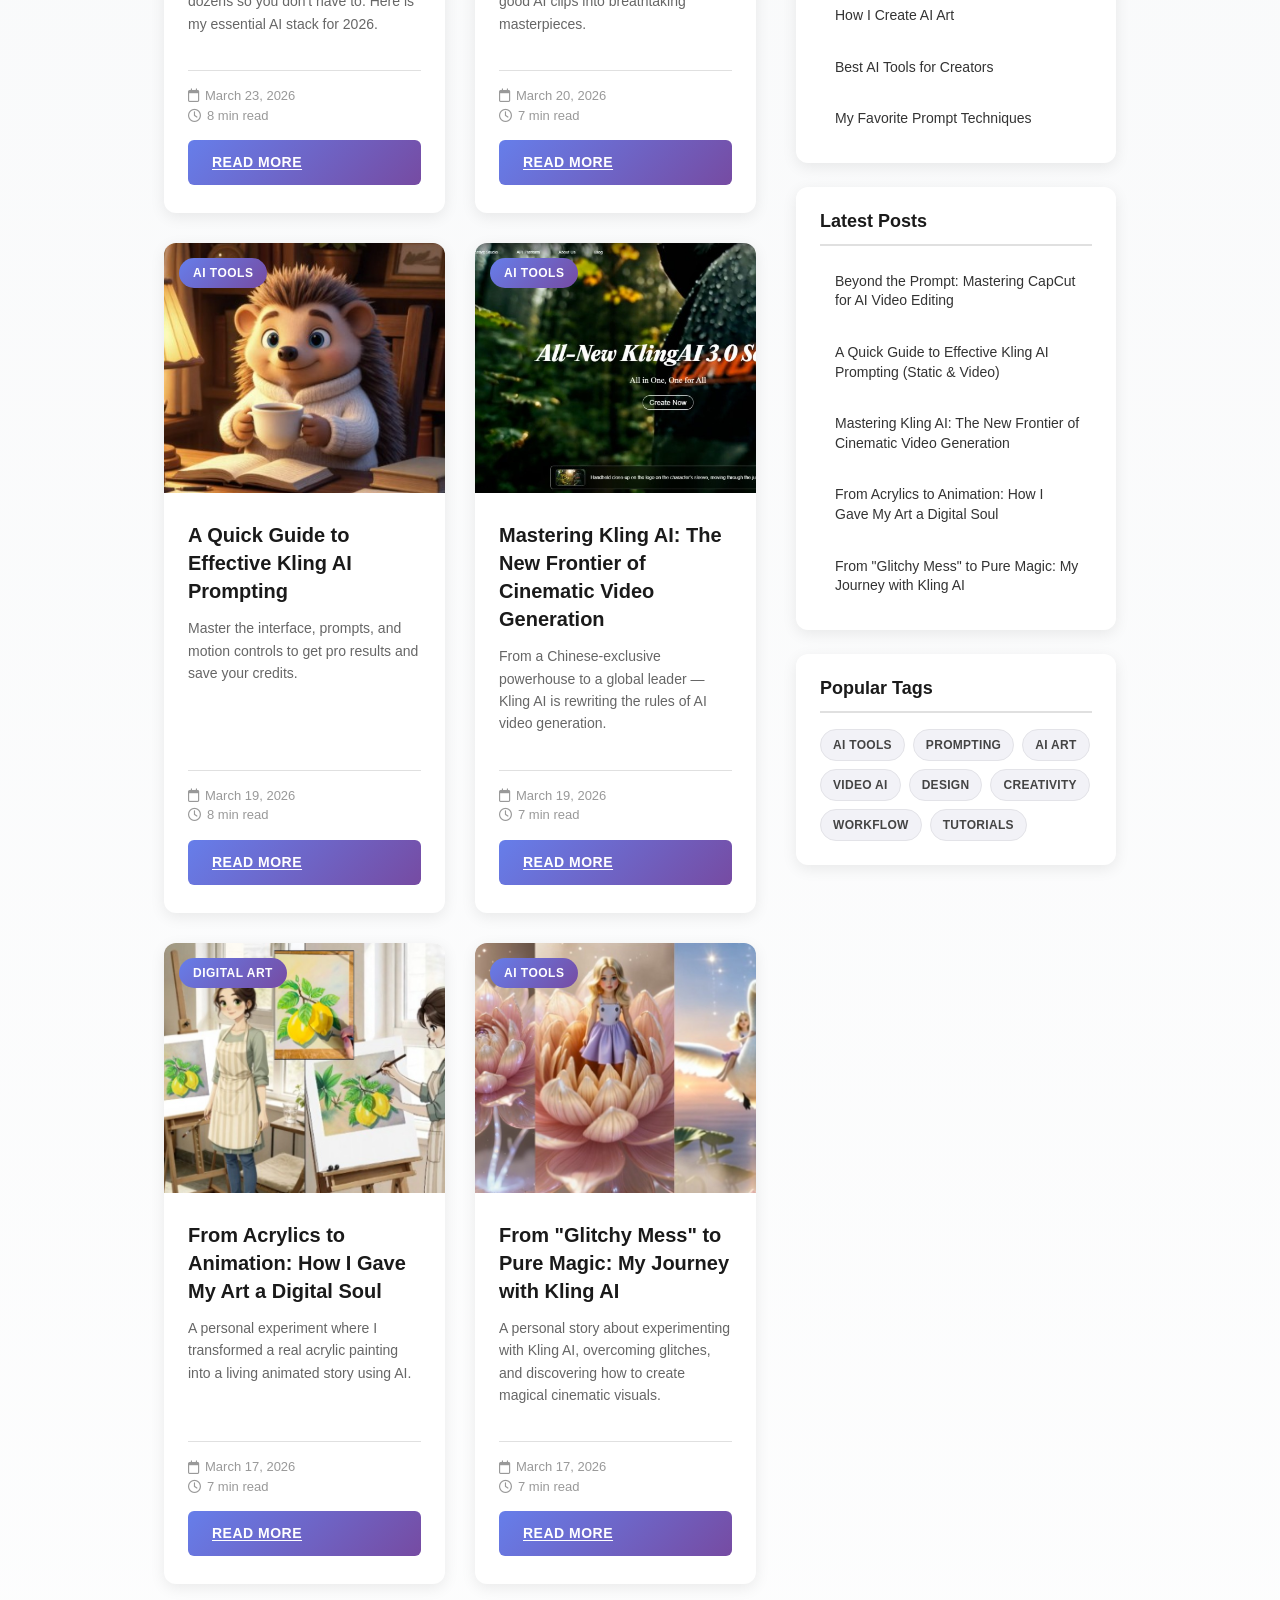
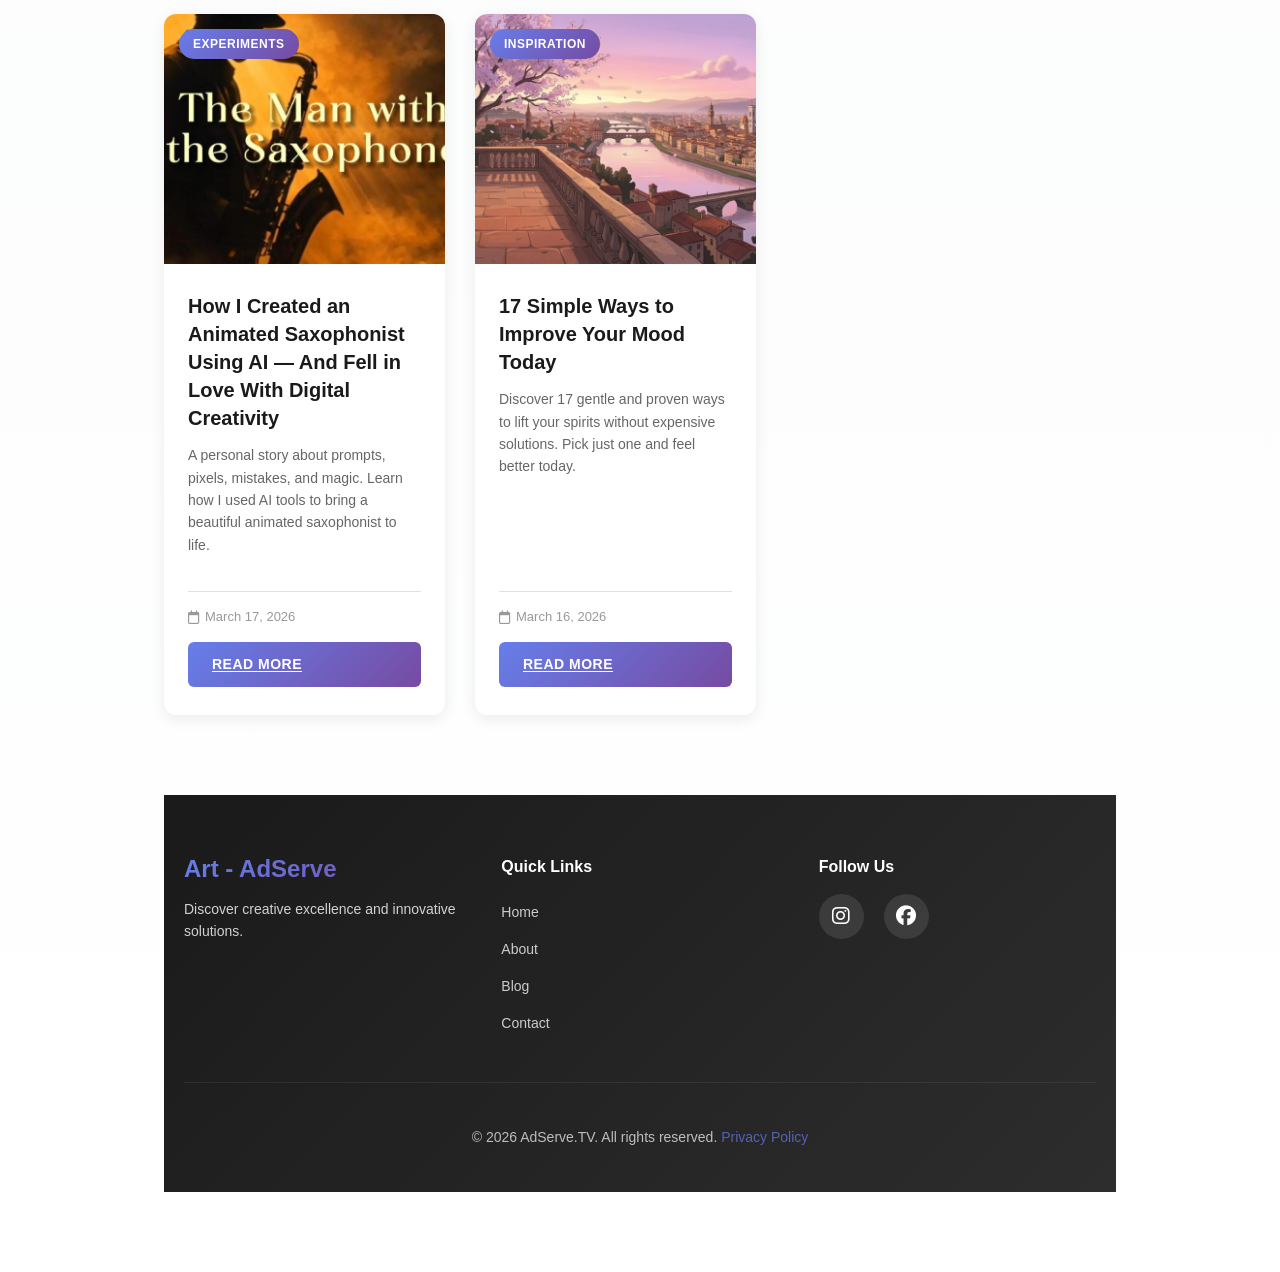
==== commit 2fa66d39: "sync" ====
--- a/index.html
+++ b/index.html
@@ -27,13 +27,13 @@
     <div class="container">
         <div class="navbar">
             <a href="/" class="logo">Art</a>
-            <button class="navbar-toggler" id="navbarToggle">
+            <button class="navbar-toggler mobile-menu-toggle" id="navbarToggle">
                 <span class="icon-bar top-bar"></span>
                 <span class="icon-bar middle-bar"></span>
                 <span class="icon-bar bottom-bar"></span>
             </button>
             <nav class="navbar-menu" id="navbarMenu">
-                <ul class="navbar-nav">
+                <ul class="navbar-nav nav-menu">
                     <li class="nav-item"><a class="nav-link" href="#home">Home</a></li>
                     <li class="nav-item"><a class="nav-link" href="#blog">Blog</a></li>
                     <li class="nav-item"><a class="nav-link" href="about.html">About</a></li>
@@ -78,6 +78,23 @@
         </div>
         <div class="blog-wrapper">
             <div class="blog-grid">
+            <!-- Article Card 13 - AI Tools Guide (March 23) -->
+            <article class="blog-card" data-category="AI Tools" data-tags="AI Tools,Video AI,Image AI,Assistants,Audio,Tutorials,Workflow,AI" data-content="ai tools guide kling capcut midjourney suno deepseek gemini claude video generation image generation assistants music">
+                <div class="card-image">
+                    <img src="images/hedgehogs-in-hand.jpg" alt="AI Universe 2026: A Quick Guide to the Best Tools for Creators">
+                    <span class="card-category">AI Tools</span>
+                </div>
+                <div class="card-content">
+                    <h3 class="card-title">AI Universe 2026: A Quick Guide to the Best Tools for Creators</h3>
+                    <p class="card-description">Lost in the sea of AI tools? I tested dozens so you don't have to. Here is my essential AI stack for 2026.</p>
+                    <div class="card-meta">
+                        <span class="card-date"><i class="far fa-calendar"></i> March 23, 2026</span>
+                        <span class="card-reading-time"><i class="far fa-clock"></i> 8 min read</span>
+                    </div>
+                    <a href="ai-tools-guide.html" class="card-button">Read More</a>
+                </div>
+            </article>
+
             <!-- Article Card 12 - CapCut Editing (March 20) -->
             <article class="blog-card" data-category="Video Editing" data-tags="AI Tools,Video AI,Tutorials,Workflow,AI" data-content="capcut editing timeline effects overlays speed ramping reverse trick post production filmmaking">
                 <div class="card-image">
@@ -302,12 +319,14 @@
     // Mobile menu toggle
     const navbarToggle = document.getElementById('navbarToggle');
     const navbarMenu = document.getElementById('navbarMenu');
+    const navMenu = document.querySelector('.nav-menu');
     const bgNavbar = document.querySelector('.bg-navbar');
     const navLinks = navbarMenu.querySelectorAll('.nav-link');
 
     navbarToggle.addEventListener('click', function() {
         navbarToggle.classList.toggle('active');
         navbarMenu.classList.toggle('active');
+        navMenu.classList.toggle('active');
     });
 
     // Close menu when a link is clicked
@@ -315,6 +334,7 @@
         link.addEventListener('click', function() {
             navbarToggle.classList.remove('active');
             navbarMenu.classList.remove('active');
+            navMenu.classList.remove('active');
         });
     });
 
@@ -323,6 +343,7 @@
         if (!event.target.closest('.navbar')) {
             navbarToggle.classList.remove('active');
             navbarMenu.classList.remove('active');
+            navMenu.classList.remove('active');
         }
     });
 
--- a/css/styles.css
+++ b/css/styles.css
@@ -129,7 +129,8 @@
 }
 
 /* Hamburger Menu */
-.navbar-toggler {
+.navbar-toggler,
+.mobile-menu-toggle {
     display: none;
     flex-direction: column;
     background: none;
@@ -164,10 +165,6 @@
 
 /* Mobile Responsive */
 @media (max-width: 768px) {
-    .navbar-toggler {
-        display: flex;
-    }
-
     .navbar-menu {
         position: absolute;
         top: 100%;
@@ -182,14 +179,37 @@
         border-bottom: 1px solid rgba(255, 255, 255, 0.1);
     }
 
+    .nav-menu {
+        display: none;
+        flex-direction: column;
+        position: absolute;
+        top: 60px;
+        left: 0;
+        width: 100%;
+        background: #1a1a1a;
+        padding: 20px;
+    }
+
     .navbar-menu.active {
         max-height: 400px;
         box-shadow: 0 8px 32px rgba(0, 0, 0, 0.3);
     }
 
-    .navbar-nav {
+    .navbar-menu.active .nav-menu,
+    .nav-menu.active {
+        display: flex;
+    }
+
+    .navbar-nav,
+    .nav-menu {
         flex-direction: column;
         width: 100%;
+    }
+
+    .navbar-toggler,
+    .mobile-menu-toggle {
+        display: flex;
+        cursor: pointer;
     }
 
     .nav-item {
@@ -217,12 +237,19 @@
         padding: 16px 0;
     }
 
+    .navbar-toggler,
+    .mobile-menu-toggle {
+        display: none;
+    }
+
     .navbar-menu {
         position: static;
         max-height: none;
     }
 
-    .navbar-nav {
+    .navbar-nav,
+    .nav-menu {
+        display: flex !important;
         gap: 8px;
     }
 }
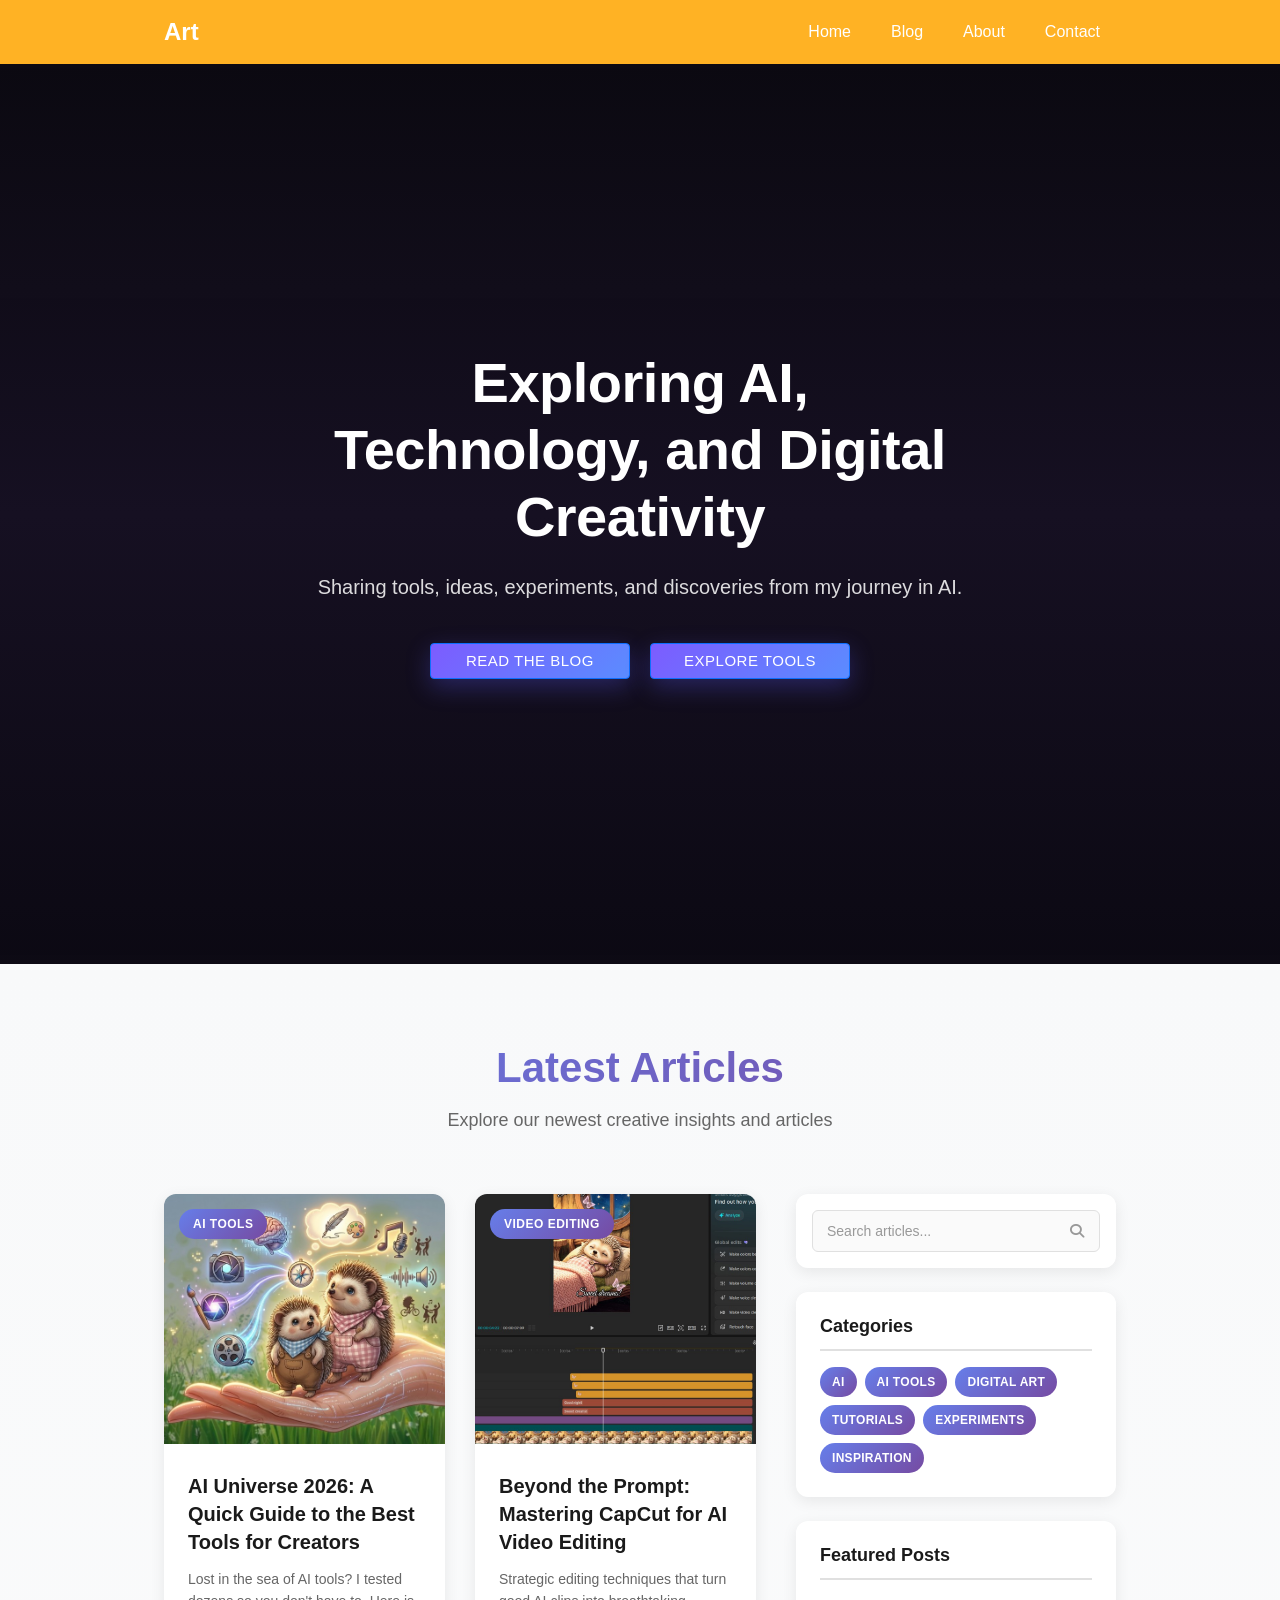
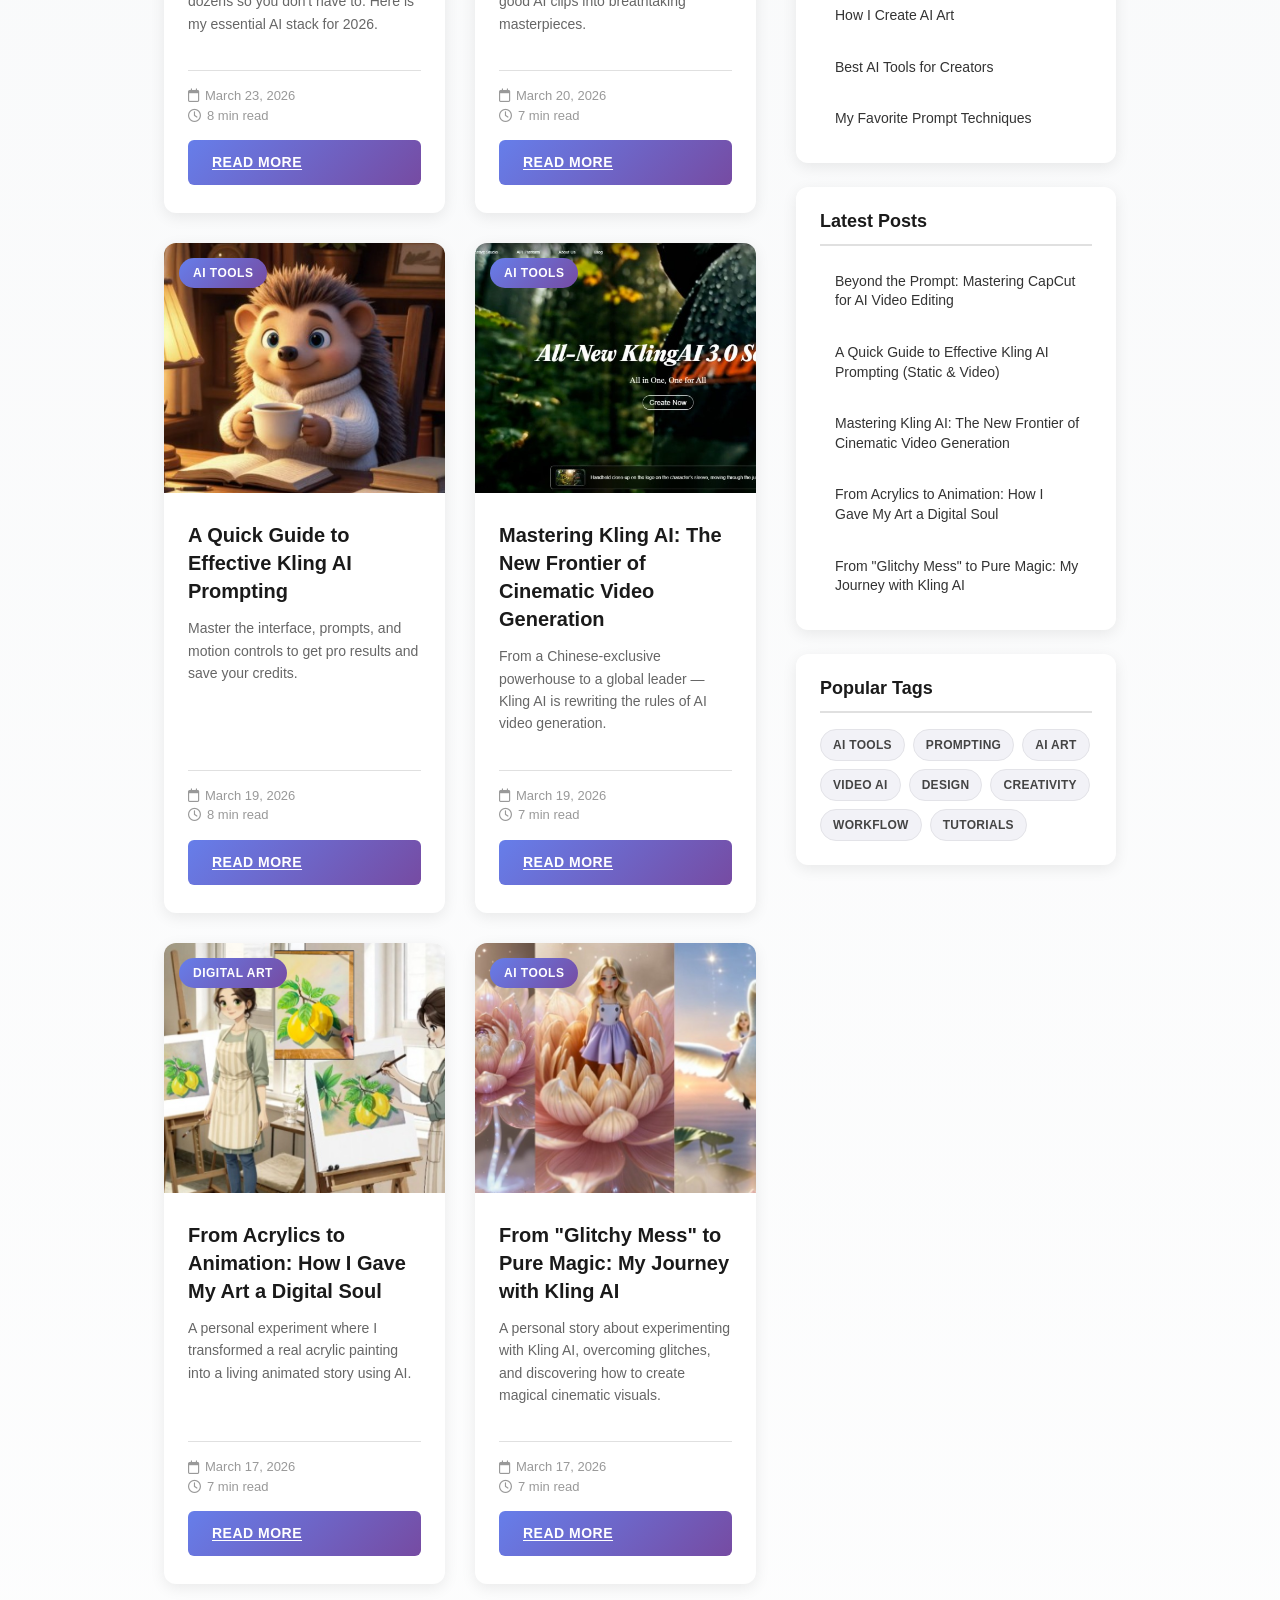
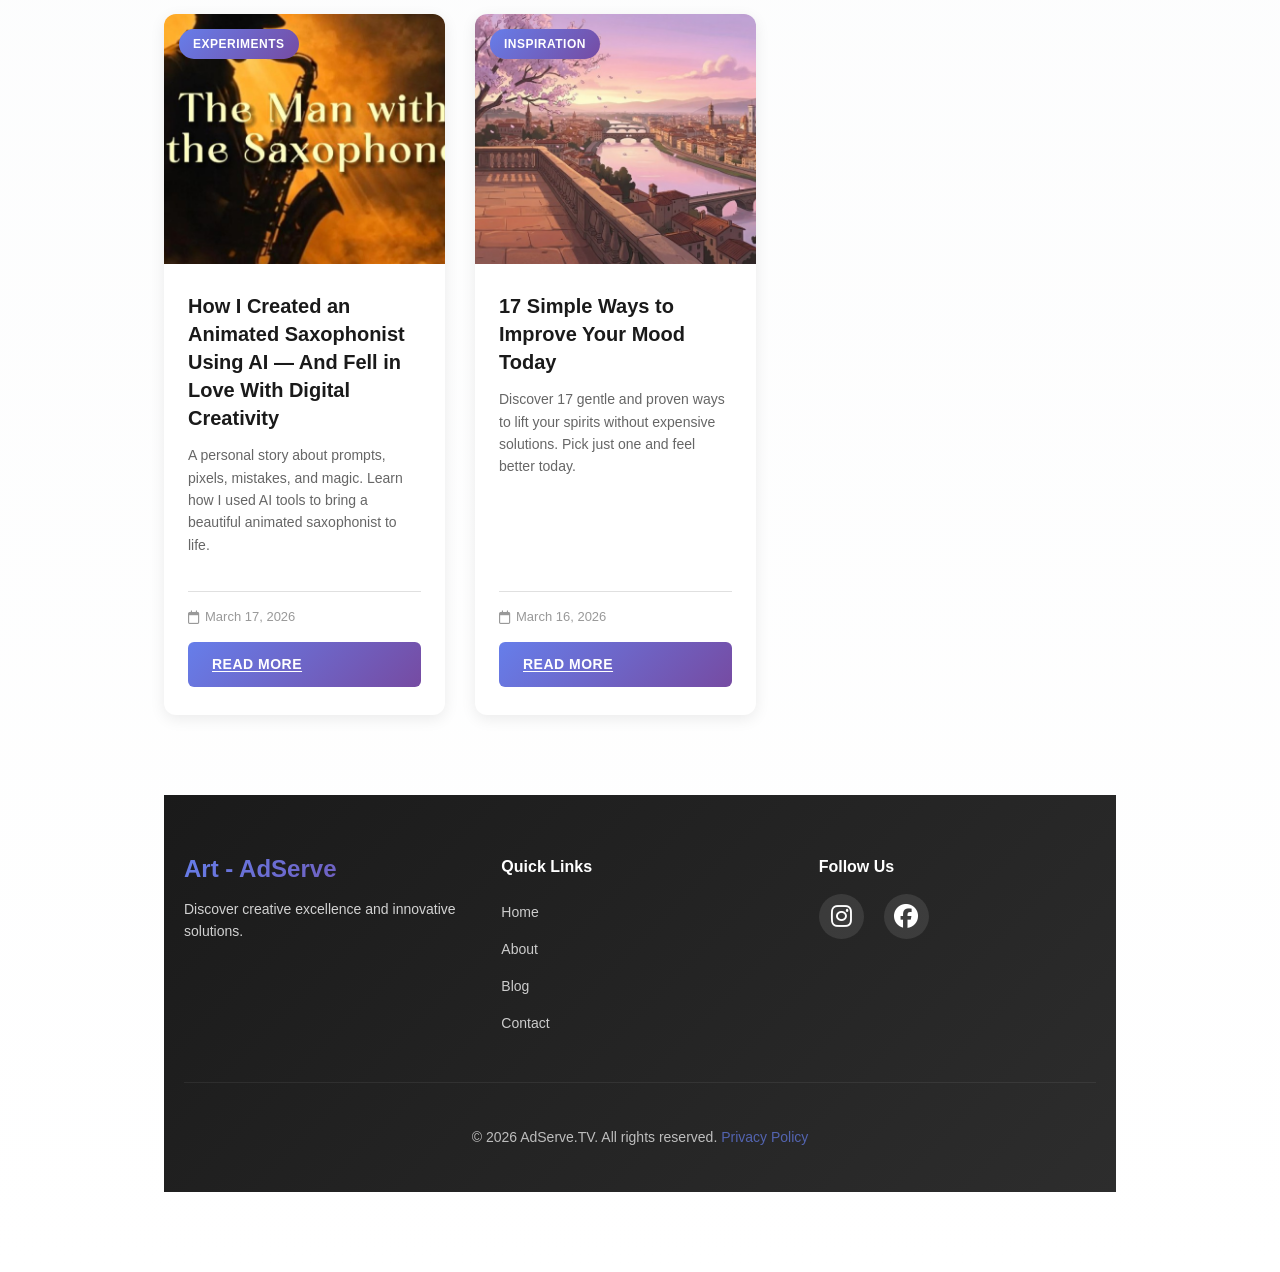
==== commit 4137b4cc: "sync" ====
--- a/index.html
+++ b/index.html
@@ -21,6 +21,18 @@
     </script>
     <script async src="https://pagead2.googlesyndication.com/pagead/js/adsbygoogle.js?client=ca-pub-8886203596762131"
             crossorigin="anonymous"></script>
+    <style>
+        .footer .social-icons .social-icon {
+            color: #fff;
+            font-size: 24px;
+            transition: color 0.25s ease, transform 0.25s ease;
+        }
+
+        .footer .social-icons .social-icon:hover {
+            color: #ffd27a;
+            transform: translateY(-2px);
+        }
+    </style>
 </head>
 <body>
 <div class="main bg-navbar">
@@ -50,21 +62,21 @@
     <video class="hero-video" autoplay muted loop playsinline>
         <source src="images/1.mp4" type="video/mp4">
     </video>
-    
+
     <!-- Fallback Image -->
     <div class="hero-background-fallback"></div>
-    
+
     <!-- Dark Gradient Overlay -->
     <div class="hero-overlay"></div>
-    
+
     <!-- Content -->
     <div class="hero-content-premium">
         <h1 class="hero-title-premium">Exploring AI, Technology, and Digital Creativity</h1>
         <p class="hero-subtitle-premium">Sharing tools, ideas, experiments, and discoveries from my journey in AI.</p>
-        
+
         <div class="hero-buttons">
             <a href="#blog" class="btn btn-primary">Read the Blog</a>
-            <a href="index.html?category=AI%20Tools" class="btn btn-primary" aria-label="Open blog filtered by AI Tools">Explore Tools</a>
+            <a href="/?category=AI%20Tools" class="btn btn-primary" aria-label="Open blog filtered by AI Tools">Explore Tools</a>
         </div>
     </div>
 </section>
@@ -81,11 +93,13 @@
             <!-- Article Card 13 - AI Tools Guide (March 23) -->
             <article class="blog-card" data-category="AI Tools" data-tags="AI Tools,Video AI,Image AI,Assistants,Audio,Tutorials,Workflow,AI" data-content="ai tools guide kling capcut midjourney suno deepseek gemini claude video generation image generation assistants music">
                 <div class="card-image">
-                    <img src="images/hedgehogs-in-hand.jpg" alt="AI Universe 2026: A Quick Guide to the Best Tools for Creators">
+                    <a href="ai-tools-guide.html" aria-label="Open AI Universe 2026: A Quick Guide to the Best Tools for Creators">
+                        <img src="images/hedgehogs-in-hand.jpg" alt="AI Universe 2026: A Quick Guide to the Best Tools for Creators">
+                    </a>
                     <span class="card-category">AI Tools</span>
                 </div>
                 <div class="card-content">
-                    <h3 class="card-title">AI Universe 2026: A Quick Guide to the Best Tools for Creators</h3>
+                    <h3 class="card-title"><a href="ai-tools-guide.html">AI Universe 2026: A Quick Guide to the Best Tools for Creators</a></h3>
                     <p class="card-description">Lost in the sea of AI tools? I tested dozens so you don't have to. Here is my essential AI stack for 2026.</p>
                     <div class="card-meta">
                         <span class="card-date"><i class="far fa-calendar"></i> March 23, 2026</span>
@@ -98,28 +112,32 @@
             <!-- Article Card 12 - CapCut Editing (March 20) -->
             <article class="blog-card" data-category="Video Editing" data-tags="AI Tools,Video AI,Tutorials,Workflow,AI" data-content="capcut editing timeline effects overlays speed ramping reverse trick post production filmmaking">
                 <div class="card-image">
-                    <img src="images/capcut-effects.jpg" alt="Beyond the Prompt: Mastering CapCut for AI Video Editing">
+                    <a href="capcut-editing.html" aria-label="Open Beyond the Prompt: Mastering CapCut for AI Video Editing">
+                        <img src="images/capcut-effects.jpg" alt="Beyond the Prompt: Mastering CapCut for AI Video Editing">
+                    </a>
                     <span class="card-category">Video Editing</span>
                 </div>
                 <div class="card-content">
-                    <h3 class="card-title">Beyond the Prompt: Mastering CapCut for AI Video Editing</h3>
+                    <h3 class="card-title"><a href="capcut-editing.html">Beyond the Prompt: Mastering CapCut for AI Video Editing</a></h3>
                     <p class="card-description">Strategic editing techniques that turn good AI clips into breathtaking masterpieces.</p>
                     <div class="card-meta">
                         <span class="card-date"><i class="far fa-calendar"></i> March 20, 2026</span>
                         <span class="card-reading-time"><i class="far fa-clock"></i> 7 min read</span>
                     </div>
-                    <a href="capcut-editing.html" class="card-button" target="_blank" rel="noopener">Read More</a>
+                    <a href="capcut-editing.html" class="card-button">Read More</a>
                 </div>
             </article>
 
             <!-- Article Card 11 - Kling AI Prompting (March 19) -->
             <article class="blog-card" data-category="AI Tools" data-tags="AI Tools,Prompting,Video AI,Tutorials,Workflow,AI" data-content="kling prompt prompt engineering text to video image to video motion controls credits interface">
                 <div class="card-image">
-                    <img src="images/hedgehog.jpg" alt="A Quick Guide to Effective Kling AI Prompting">
+                    <a href="kling-prompting.html" aria-label="Open A Quick Guide to Effective Kling AI Prompting">
+                        <img src="images/hedgehog.jpg" alt="A Quick Guide to Effective Kling AI Prompting">
+                    </a>
                     <span class="card-category">AI Tools</span>
                 </div>
                 <div class="card-content">
-                    <h3 class="card-title">A Quick Guide to Effective Kling AI Prompting</h3>
+                    <h3 class="card-title"><a href="kling-prompting.html">A Quick Guide to Effective Kling AI Prompting</a></h3>
                     <p class="card-description">Master the interface, prompts, and motion controls to get pro results and save your credits.</p>
                     <div class="card-meta">
                         <span class="card-date"><i class="far fa-calendar"></i> March 19, 2026</span>
@@ -132,11 +150,13 @@
             <!-- Article Card 10 - Mastering Kling AI (March 19) -->
             <article class="blog-card" data-category="AI Tools" data-tags="AI Tools,Video AI,Design,AI" data-content="kling ai cinematic realism diffusion transformer camera movement consistency physics generation">
                 <div class="card-image">
+                    <a href="kling-ai.html" aria-label="Open Mastering Kling AI: The New Frontier of Cinematic Video Generation">
                         <img src="images/kling.jpg" alt="Mastering Kling AI">
+                    </a>
                     <span class="card-category">AI Tools</span>
                 </div>
                 <div class="card-content">
-                    <h3 class="card-title">Mastering Kling AI: The New Frontier of Cinematic Video Generation</h3>
+                    <h3 class="card-title"><a href="kling-ai.html">Mastering Kling AI: The New Frontier of Cinematic Video Generation</a></h3>
                     <p class="card-description">From a Chinese-exclusive powerhouse to a global leader — Kling AI is rewriting the rules of AI video generation.</p>
                     <div class="card-meta">
                         <span class="card-date"><i class="far fa-calendar"></i> March 19, 2026</span>
@@ -149,11 +169,13 @@
             <!-- Article Card 9 - Acrylics to Animation (March 17) -->
             <article class="blog-card" data-category="Digital Art" data-tags="Digital Art,AI Art,Creativity,Workflow,AI" data-content="acrylic painting digital art ai animation character consistency canva capcut workflow">
                 <div class="card-image">
-                    <img src="images/10.jpg" alt="Acrylics to Animation">
+                    <a href="acrylics-to-animation.html" aria-label="Open From Acrylics to Animation: How I Gave My Art a Digital Soul">
+                        <img src="images/10.jpg" alt="Acrylics to Animation">
+                    </a>
                     <span class="card-category">Digital Art</span>
                 </div>
                 <div class="card-content">
-                    <h3 class="card-title">From Acrylics to Animation: How I Gave My Art a Digital Soul</h3>
+                    <h3 class="card-title"><a href="acrylics-to-animation.html">From Acrylics to Animation: How I Gave My Art a Digital Soul</a></h3>
                     <p class="card-description">A personal experiment where I transformed a real acrylic painting into a living animated story using AI.</p>
                     <div class="card-meta">
                         <span class="card-date"><i class="far fa-calendar"></i> March 17, 2026</span>
@@ -166,11 +188,13 @@
             <!-- Article Card 8 - Kling AI (March 17) -->
             <article class="blog-card" data-category="AI Tools" data-tags="AI Tools,Video AI,Creativity,Design,AI" data-content="kling ai journey creative process glitches visual storytelling cinematic experiments">
                 <div class="card-image">
-                    <img src="images/9.jpg" alt="Kling AI Journey">
+                    <a href="kling-ai-journey.html" aria-label="Open From Glitchy Mess to Pure Magic: My Journey with Kling AI">
+                        <img src="images/9.jpg" alt="Kling AI Journey">
+                    </a>
                     <span class="card-category">AI Tools</span>
                 </div>
                 <div class="card-content">
-                    <h3 class="card-title">From "Glitchy Mess" to Pure Magic: My Journey with Kling AI</h3>
+                    <h3 class="card-title"><a href="kling-ai-journey.html">From "Glitchy Mess" to Pure Magic: My Journey with Kling AI</a></h3>
                     <p class="card-description">A personal story about experimenting with Kling AI, overcoming glitches, and discovering how to create magical cinematic visuals.</p>
                     <div class="card-meta">
                         <span class="card-date"><i class="far fa-calendar"></i> March 17, 2026</span>
@@ -183,11 +207,13 @@
             <!-- Article Card 7 - Animated Saxophonist (March 17) -->
             <article class="blog-card" data-category="Experiments" data-tags="Experiments,AI Art,Creativity,Design,AI" data-content="animated saxophonist music visual art prompts ai animation character design">
                 <div class="card-image">
-                    <img src="images/5.jpg" alt="Animated Saxophonist">
+                    <a href="animated-saxophonist.html" aria-label="Open How I Created an Animated Saxophonist Using AI">
+                        <img src="images/5.jpg" alt="Animated Saxophonist">
+                    </a>
                     <span class="card-category">Experiments</span>
                 </div>
                 <div class="card-content">
-                    <h3 class="card-title">How I Created an Animated Saxophonist Using AI — And Fell in Love With Digital Creativity</h3>
+                    <h3 class="card-title"><a href="animated-saxophonist.html">How I Created an Animated Saxophonist Using AI — And Fell in Love With Digital Creativity</a></h3>
                     <p class="card-description">A personal story about prompts, pixels, mistakes, and magic. Learn how I used AI tools to bring a beautiful animated saxophonist to life.</p>
                     <div class="card-meta">
                         <span class="card-date"><i class="far fa-calendar"></i> March 17, 2026</span>
@@ -199,11 +225,13 @@
             <!-- Article Card 1 - Mood Improvement (March 16) -->
             <article class="blog-card" data-category="Inspiration" data-tags="Inspiration,Creativity,Tutorials" data-content="mood mental wellbeing self care daily habits inspiration mindfulness routine">
                 <div class="card-image">
-                    <img src="images/4.jpg" alt="Improve Your Mood">
+                    <a href="article.html" aria-label="Open 17 Simple Ways to Improve Your Mood Today">
+                        <img src="images/4.jpg" alt="Improve Your Mood">
+                    </a>
                     <span class="card-category">Inspiration</span>
                 </div>
                 <div class="card-content">
-                    <h3 class="card-title">17 Simple Ways to Improve Your Mood Today</h3>
+                    <h3 class="card-title"><a href="article.html">17 Simple Ways to Improve Your Mood Today</a></h3>
                     <p class="card-description">Discover 17 gentle and proven ways to lift your spirits without expensive solutions. Pick just one and feel better today.</p>
                     <div class="card-meta">
                         <span class="card-date"><i class="far fa-calendar"></i> March 16, 2026</span>
@@ -211,10 +239,6 @@
                     <a href="article.html" class="card-button">Read More</a>
                 </div>
             </article>
-            </div>
-
-            <div id="noArticlesMessage" class="no-articles-message" aria-live="polite" hidden>
-                No articles found for this filter.
             </div>
 
             <!-- Blog Sidebar -->
@@ -233,12 +257,12 @@
                 <div class="sidebar-widget" id="categories">
                     <h3 class="sidebar-title">Categories</h3>
                     <ul class="categories-list">
-                        <li><a href="index.html?category=AI#blog" aria-label="Filter articles by AI"><span class="category-badge">AI</span></a></li>
-                        <li><a href="index.html?category=AI%20Tools#blog" aria-label="Filter articles by AI Tools"><span class="category-badge">AI Tools</span></a></li>
-                        <li><a href="index.html?category=Digital%20Art#blog" aria-label="Filter articles by Digital Art"><span class="category-badge">Digital Art</span></a></li>
-                        <li><a href="index.html?category=Tutorials#blog" aria-label="Filter articles by Tutorials"><span class="category-badge">Tutorials</span></a></li>
-                        <li><a href="index.html?category=Experiments#blog" aria-label="Filter articles by Experiments"><span class="category-badge">Experiments</span></a></li>
-                        <li><a href="index.html?category=Inspiration#blog" aria-label="Filter articles by Inspiration"><span class="category-badge">Inspiration</span></a></li>
+                        <li><a href="/?category=AI#blog" aria-label="Filter articles by AI"><span class="category-badge">AI</span></a></li>
+                        <li><a href="/?category=AI%20Tools#blog" aria-label="Filter articles by AI Tools"><span class="category-badge">AI Tools</span></a></li>
+                        <li><a href="/?category=Digital%20Art#blog" aria-label="Filter articles by Digital Art"><span class="category-badge">Digital Art</span></a></li>
+                        <li><a href="/?category=Tutorials#blog" aria-label="Filter articles by Tutorials"><span class="category-badge">Tutorials</span></a></li>
+                        <li><a href="/?category=Experiments#blog" aria-label="Filter articles by Experiments"><span class="category-badge">Experiments</span></a></li>
+                        <li><a href="/?category=Inspiration#blog" aria-label="Filter articles by Inspiration"><span class="category-badge">Inspiration</span></a></li>
                     </ul>
                 </div>
 
@@ -256,7 +280,7 @@
                 <div class="sidebar-widget">
                     <h3 class="sidebar-title">Latest Posts</h3>
                     <ul class="latest-posts-list">
-                        <li><a href="capcut-editing.html" target="_blank" rel="noopener">Beyond the Prompt: Mastering CapCut for AI Video Editing</a></li>
+                        <li><a href="capcut-editing.html">Beyond the Prompt: Mastering CapCut for AI Video Editing</a></li>
                         <li><a href="kling-prompting.html">A Quick Guide to Effective Kling AI Prompting (Static & Video)</a></li>
                         <li><a href="kling-ai.html">Mastering Kling AI: The New Frontier of Cinematic Video Generation</a></li>
                         <li><a href="acrylics-to-animation.html">From Acrylics to Animation: How I Gave My Art a Digital Soul</a></li>
@@ -268,14 +292,14 @@
                 <div class="sidebar-widget" id="tags">
                     <h3 class="sidebar-title">Popular Tags</h3>
                     <ul class="popular-tags-list">
-                        <li><a href="index.html?tag=AI%20Tools#blog" aria-label="Browse articles tagged AI Tools"><span class="category-badge">AI Tools</span></a></li>
-                        <li><a href="index.html?tag=Prompting#blog" aria-label="Browse articles tagged Prompting"><span class="category-badge">Prompting</span></a></li>
-                        <li><a href="index.html?tag=AI%20Art#blog" aria-label="Browse articles tagged AI Art"><span class="category-badge">AI Art</span></a></li>
-                        <li><a href="index.html?tag=Video%20AI#blog" aria-label="Browse articles tagged Video AI"><span class="category-badge">Video AI</span></a></li>
-                        <li><a href="index.html?tag=Design#blog" aria-label="Browse articles tagged Design"><span class="category-badge">Design</span></a></li>
-                        <li><a href="index.html?tag=Creativity#blog" aria-label="Browse articles tagged Creativity"><span class="category-badge">Creativity</span></a></li>
-                        <li><a href="index.html?tag=Workflow#blog" aria-label="Browse articles tagged Workflow"><span class="category-badge">Workflow</span></a></li>
-                        <li><a href="index.html?tag=Tutorials#blog" aria-label="Browse articles tagged Tutorials"><span class="category-badge">Tutorials</span></a></li>
+                        <li><a href="/?tag=AI%20Tools#blog" aria-label="Browse articles tagged AI Tools"><span class="category-badge">AI Tools</span></a></li>
+                        <li><a href="/?tag=Prompting#blog" aria-label="Browse articles tagged Prompting"><span class="category-badge">Prompting</span></a></li>
+                        <li><a href="/?tag=AI%20Art#blog" aria-label="Browse articles tagged AI Art"><span class="category-badge">AI Art</span></a></li>
+                        <li><a href="/?tag=Video%20AI#blog" aria-label="Browse articles tagged Video AI"><span class="category-badge">Video AI</span></a></li>
+                        <li><a href="/?tag=Design#blog" aria-label="Browse articles tagged Design"><span class="category-badge">Design</span></a></li>
+                        <li><a href="/?tag=Creativity#blog" aria-label="Browse articles tagged Creativity"><span class="category-badge">Creativity</span></a></li>
+                        <li><a href="/?tag=Workflow#blog" aria-label="Browse articles tagged Workflow"><span class="category-badge">Workflow</span></a></li>
+                        <li><a href="/?tag=Tutorials#blog" aria-label="Browse articles tagged Tutorials"><span class="category-badge">Tutorials</span></a></li>
                     </ul>
                 </div>
 
@@ -292,9 +316,9 @@
         <div class="footer-section">
             <h4 class="footer-subtitle">Quick Links</h4>
             <ul class="footer-links">
-                <li><a href="index.html">Home</a></li>
+                <li><a href="/">Home</a></li>
                 <li><a href="about.html">About</a></li>
-                <li><a href="index.html#blog">Blog</a></li>
+                <li><a href="/#blog">Blog</a></li>
                 <li><a href="https://docs.google.com/forms/d/e/1FAIpQLSdca3EG_1yz9-4LVVcBZksqA2YZ8BaPkLkVDy7zw6zf9t6VEg/viewform" target="_blank" rel="noopener">Contact</a></li>
             </ul>
         </div>
@@ -361,15 +385,15 @@
     const heroPremium = document.querySelector('.hero-premium');
     const heroVideo = document.querySelector('.hero-video');
     const heroFallback = document.querySelector('.hero-background-fallback');
-    
+
     if (heroPremium && heroVideo && heroFallback) {
         // Set video playback speed for cinematic feel
         heroVideo.playbackRate = 0.7;
-        
+
         window.addEventListener('scroll', function() {
             const scrollPosition = window.pageYOffset;
             const heroHeight = heroPremium.offsetHeight;
-            
+
             if (scrollPosition < heroHeight) {
                 // Very subtle parallax - only 5% of scroll movement
                 const parallaxOffset = scrollPosition * 0.05;
@@ -381,7 +405,6 @@
 
     // Client-side filtering for category/tag links on homepage
     const blogCards = Array.from(document.querySelectorAll('.blog-grid .blog-card'));
-    const noArticlesMessage = document.getElementById('noArticlesMessage');
     const searchForm = document.querySelector('.search-form');
     const searchInput = document.querySelector('.search-input');
     const categoryFilterLinks = Array.from(document.querySelectorAll('.categories-list a'));
@@ -515,22 +538,9 @@
         return visibleCount;
     }
 
-    function updateNoResultsState(visibleCount) {
-        if (!noArticlesMessage) {
-            return;
-        }
-
-        if (visibleCount === 0) {
-            noArticlesMessage.hidden = false;
-        } else {
-            noArticlesMessage.hidden = true;
-        }
-    }
-
     function applyFilters(nextFilters, updateHistory = true) {
         setActiveFiltersInUi(nextFilters);
-        const visibleCount = filterCards(nextFilters);
-        updateNoResultsState(visibleCount);
+        filterCards(nextFilters);
 
         if (updateHistory) {
             const params = new URLSearchParams();
--- a/css/styles.css
+++ b/css/styles.css
@@ -165,9 +165,27 @@
 
 /* Mobile Responsive */
 @media (max-width: 768px) {
+    .navbar {
+        padding: 8px 0;
+    }
+
+    .logo {
+        font-size: 20px;
+    }
+
+    .navbar-toggler,
+    .mobile-menu-toggle {
+        padding: 4px 6px;
+    }
+
+    .icon-bar {
+        width: 18px;
+        margin: 4px 0;
+    }
+
     .navbar-menu {
         position: absolute;
-        top: 100%;
+        top: calc(100% + 6px);
         left: 0;
         right: 0;
         background-color: rgba(20, 20, 30, 0.95);
@@ -182,12 +200,10 @@
     .nav-menu {
         display: none;
         flex-direction: column;
-        position: absolute;
-        top: 60px;
-        left: 0;
+        position: static;
         width: 100%;
-        background: #1a1a1a;
-        padding: 20px;
+        background: transparent;
+        padding: 8px 0;
     }
 
     .navbar-menu.active {
@@ -217,7 +233,7 @@
     }
 
     .nav-link {
-        padding: 12px 16px;
+        padding: 11px 16px;
         border-radius: 0;
         border-bottom: 1px solid rgba(255, 255, 255, 0.1);
     }
@@ -772,6 +788,11 @@
     background: #f0f0f0;
 }
 
+.card-image a {
+    display: block;
+    height: 100%;
+}
+
 .card-image img {
     width: 100%;
     height: 100%;
@@ -811,6 +832,17 @@
     color: #1a1a1a;
     line-height: 1.4;
     transition: color 0.3s ease;
+}
+
+.card-title a {
+    color: inherit;
+    text-decoration: none;
+}
+
+.card-title a:hover {
+    color: #667eea;
+    text-decoration: underline;
+    text-underline-offset: 2px;
 }
 
 .blog-card:hover .card-title {
@@ -943,6 +975,57 @@
     outline-offset: 2px;
 }
 
+.article-cta-buttons {
+    display: flex;
+    flex-wrap: wrap;
+    gap: 10px;
+    margin: 8px 0 20px 0;
+}
+
+.article-cta-buttons .cta-button-primary,
+.article-cta-buttons .cta-button-secondary {
+    margin: 0;
+    flex: 1 1 220px;
+}
+
+.facebook-follow-section {
+    margin: 0 0 24px 0;
+}
+
+.facebook-follow-button {
+    display: inline-flex;
+    align-items: center;
+    justify-content: center;
+    gap: 8px;
+    min-height: 44px;
+    padding: 12px 18px;
+    border-radius: 8px;
+    font-size: 14px;
+    font-weight: 600;
+    text-decoration: none;
+    color: #fff;
+    background: linear-gradient(135deg, #1877f2 0%, #0f5fd1 100%);
+    box-shadow: 0 6px 18px rgba(24, 119, 242, 0.24);
+    transition: transform 0.2s ease, box-shadow 0.2s ease;
+}
+
+.facebook-follow-button:hover {
+    transform: translateY(-1px);
+    box-shadow: 0 8px 22px rgba(24, 119, 242, 0.32);
+}
+
+.inline-social-link {
+    color: #667eea;
+    text-decoration: none;
+    font-weight: 600;
+}
+
+.inline-social-link:hover {
+    color: #764ba2;
+    text-decoration: underline;
+    text-underline-offset: 2px;
+}
+
 /* Responsive CTA Buttons */
 @media (max-width: 768px) {
     .cta-button-primary,
@@ -950,6 +1033,17 @@
         padding: 12px 24px;
         font-size: 14px;
         margin: 8px 0 16px 0;
+    }
+
+    .article-cta-buttons {
+        flex-direction: column;
+        gap: 8px;
+    }
+
+    .article-cta-buttons .cta-button-primary,
+    .article-cta-buttons .cta-button-secondary {
+        width: 100%;
+        flex-basis: auto;
     }
 }
 
@@ -1407,6 +1501,12 @@
 
     .card-image {
         height: 200px;
+    }
+
+    .card-button {
+        padding: 10px 16px;
+        font-size: 13px;
+        letter-spacing: 0.3px;
     }
 }
 
@@ -1918,3 +2018,234 @@
         font-size: 12px;
     }
 }
+
+/* Extra Small Devices (320px - 390px) */
+@media (min-width: 320px) and (max-width: 390px) {
+    .navbar {
+        padding: 7px 0;
+    }
+
+    .navbar-menu {
+        top: calc(100% + 5px);
+    }
+
+    .nav-menu {
+        padding: 7px 0;
+    }
+
+    .nav-link {
+        padding: 10px 15px;
+    }
+
+    .navbar-toggler,
+    .mobile-menu-toggle {
+        min-width: 40px;
+        min-height: 40px;
+        padding: 6px;
+    }
+
+    .hero-buttons {
+        gap: 10px;
+    }
+
+    .btn {
+        min-height: 44px;
+        padding: 11px 20px;
+        font-size: 13px;
+        line-height: 1.25;
+    }
+
+    .article-container {
+        padding: 32px 16px;
+    }
+
+    .article-meta {
+        margin-bottom: 32px;
+    }
+
+    .article-title {
+        font-size: 25px;
+        line-height: 1.32;
+        margin-bottom: 12px;
+    }
+
+    .article-info {
+        gap: 10px;
+        margin-bottom: 14px;
+    }
+
+    .article-body {
+        font-size: 15px;
+        line-height: 1.75;
+    }
+
+    .article-intro {
+        font-size: 16px;
+        line-height: 1.72;
+        margin-bottom: 22px;
+    }
+
+    .article-body h2 {
+        font-size: 21px;
+        line-height: 1.36;
+        margin: 28px 0 14px 0;
+    }
+
+    .article-body p {
+        margin-bottom: 16px;
+        text-align: left;
+    }
+
+    .article-body ul {
+        margin: 16px 0 18px 0;
+        padding-left: 20px;
+    }
+
+    .article-body li {
+        margin: 10px 0;
+        line-height: 1.7;
+    }
+
+    .article-body img,
+    .article-figure {
+        margin: 18px 0;
+    }
+
+    .article-footer {
+        margin-top: 42px;
+        padding-top: 28px;
+    }
+
+    .article-author-box {
+        padding: 16px;
+        gap: 14px;
+        margin-bottom: 26px;
+    }
+
+    .article-nav {
+        gap: 10px;
+        margin-bottom: 28px;
+    }
+
+    .back-to-blog-link,
+    .back-to-blog-button,
+    .card-button,
+    .cta-button-primary,
+    .cta-button-secondary,
+    .facebook-follow-button,
+    .article-nav-button,
+    .newsletter-button {
+        min-height: 44px;
+        padding: 11px 16px;
+        font-size: 13px;
+        line-height: 1.25;
+    }
+
+    .cta-button-primary,
+    .cta-button-secondary {
+        margin: 8px 0 14px 0;
+    }
+
+    .blog-section,
+    .related-articles {
+        padding: 48px 16px;
+    }
+
+    .section-header {
+        margin-bottom: 36px;
+    }
+
+    .card-content {
+        padding: 18px 14px;
+    }
+
+    .card-title {
+        font-size: 17px;
+        line-height: 1.4;
+        margin-bottom: 10px;
+    }
+
+    .card-description {
+        font-size: 14px;
+        line-height: 1.6;
+        margin-bottom: 16px;
+    }
+
+    .blog-wrapper {
+        gap: 24px;
+    }
+
+    .blog-sidebar {
+        margin-top: 4px;
+    }
+
+    .sidebar-widget {
+        padding: 18px;
+        margin-bottom: 16px;
+    }
+
+    .sidebar-title {
+        font-size: 17px;
+        margin-bottom: 12px;
+        padding-bottom: 10px;
+    }
+
+    .search-input {
+        min-height: 44px;
+        font-size: 14px;
+        padding: 11px 42px 11px 12px;
+    }
+
+    .search-button {
+        min-height: 44px;
+        min-width: 40px;
+        padding: 8px 10px;
+    }
+
+    .related-title {
+        font-size: 23px;
+        margin-bottom: 28px;
+    }
+
+    .related-card-title {
+        font-size: 17px;
+        margin: 16px 16px 0 16px;
+    }
+
+    .related-link {
+        margin: 10px 16px 14px 16px;
+        font-size: 14px;
+    }
+
+    .footer {
+        padding: 39px 18px 20px;
+        margin-top: 58px;
+    }
+
+    .footer-content {
+        gap: 28px;
+    }
+
+    .footer-subtitle {
+        margin-bottom: 14px;
+    }
+
+    .footer-links a {
+        padding: 7px 0;
+    }
+
+    .social-icons {
+        gap: 14px;
+    }
+
+    .social-icon {
+        width: 39px;
+        height: 39px;
+        font-size: 17px;
+    }
+
+    .footer-bottom {
+        padding-top: 28px;
+        font-size: 13px;
+    }
+}
--- a/css/blog-styles.css
+++ b/css/blog-styles.css
@@ -49,6 +49,15 @@
 .adslot-3 { display: inline-block }
 @media (min-width: 728px) {
     .adslot-3 { display: none }
+}
+
+.ad-container {
+    width: 100%;
+    max-width: 336px;
+    margin: 20px auto;
+    display: flex;
+    align-items: center;
+    justify-content: center;
 }
 
 #ad-slot-1, #ad-slot-2 {
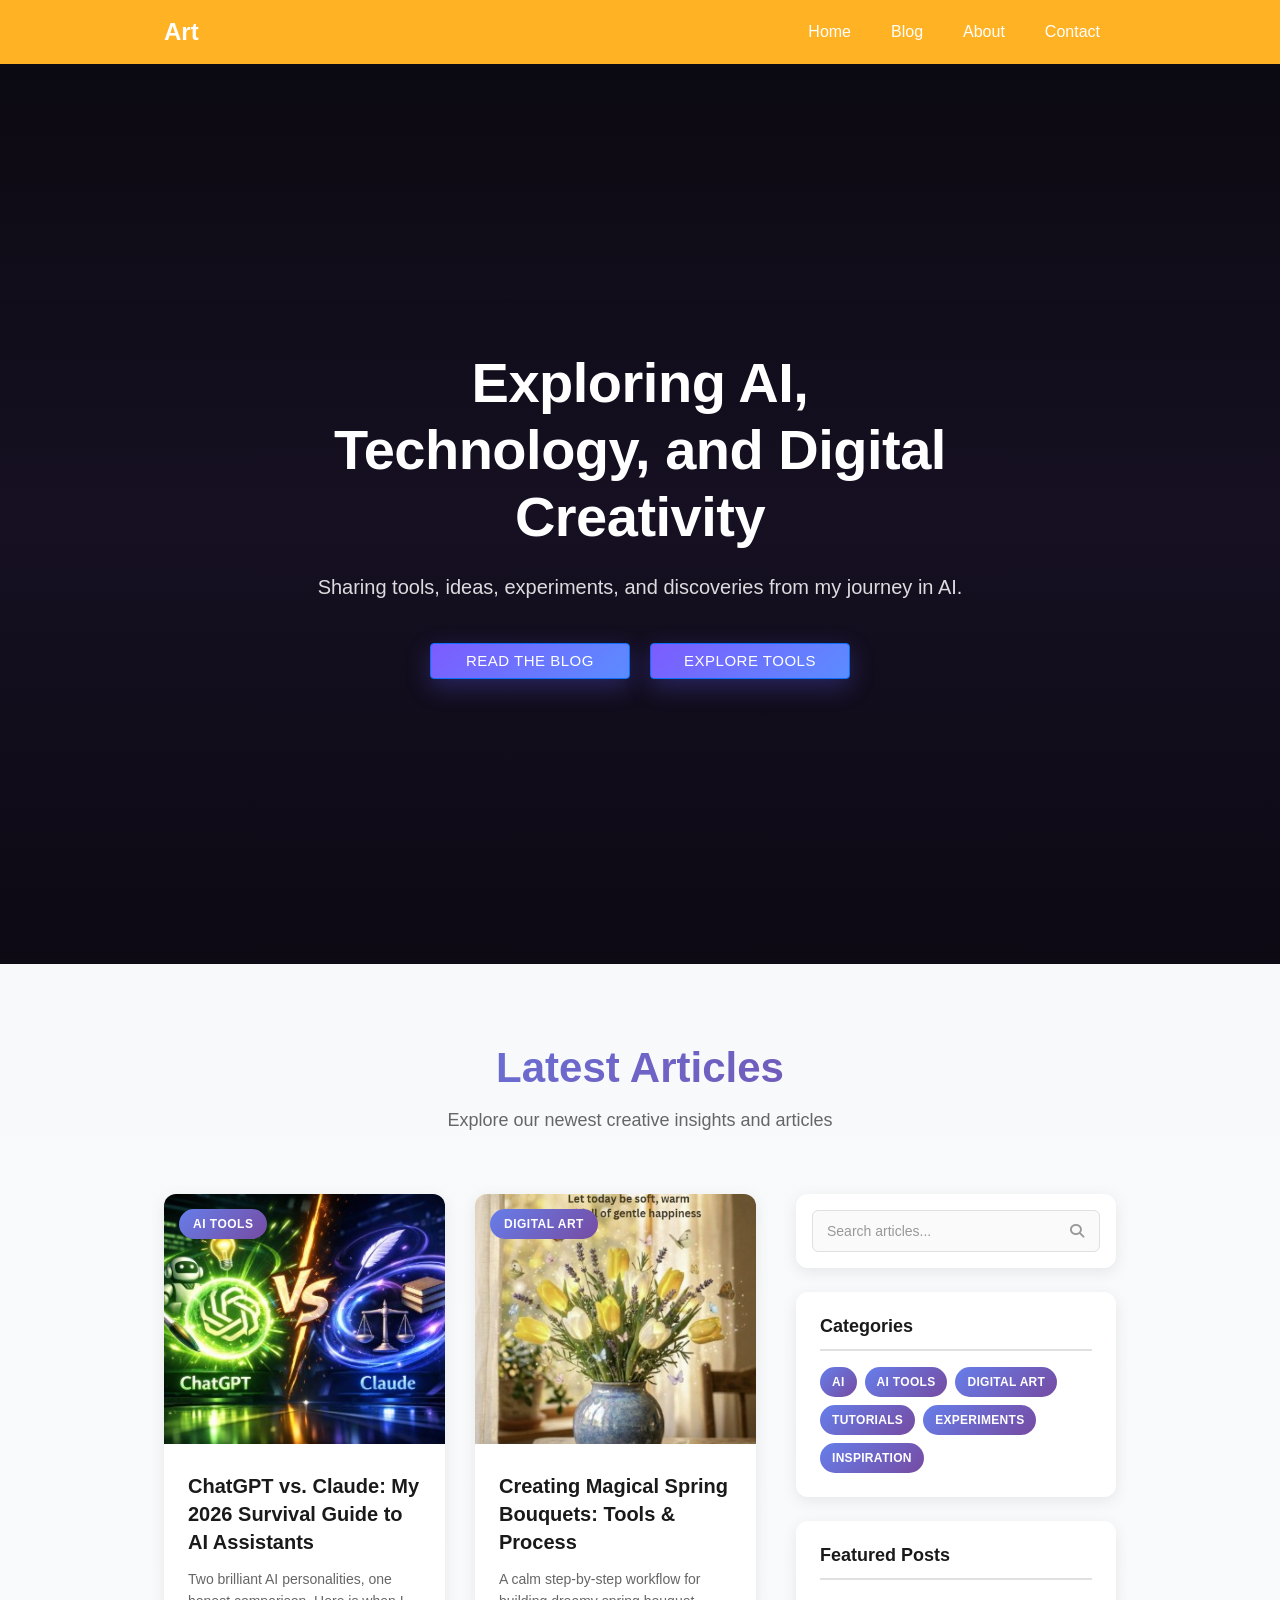
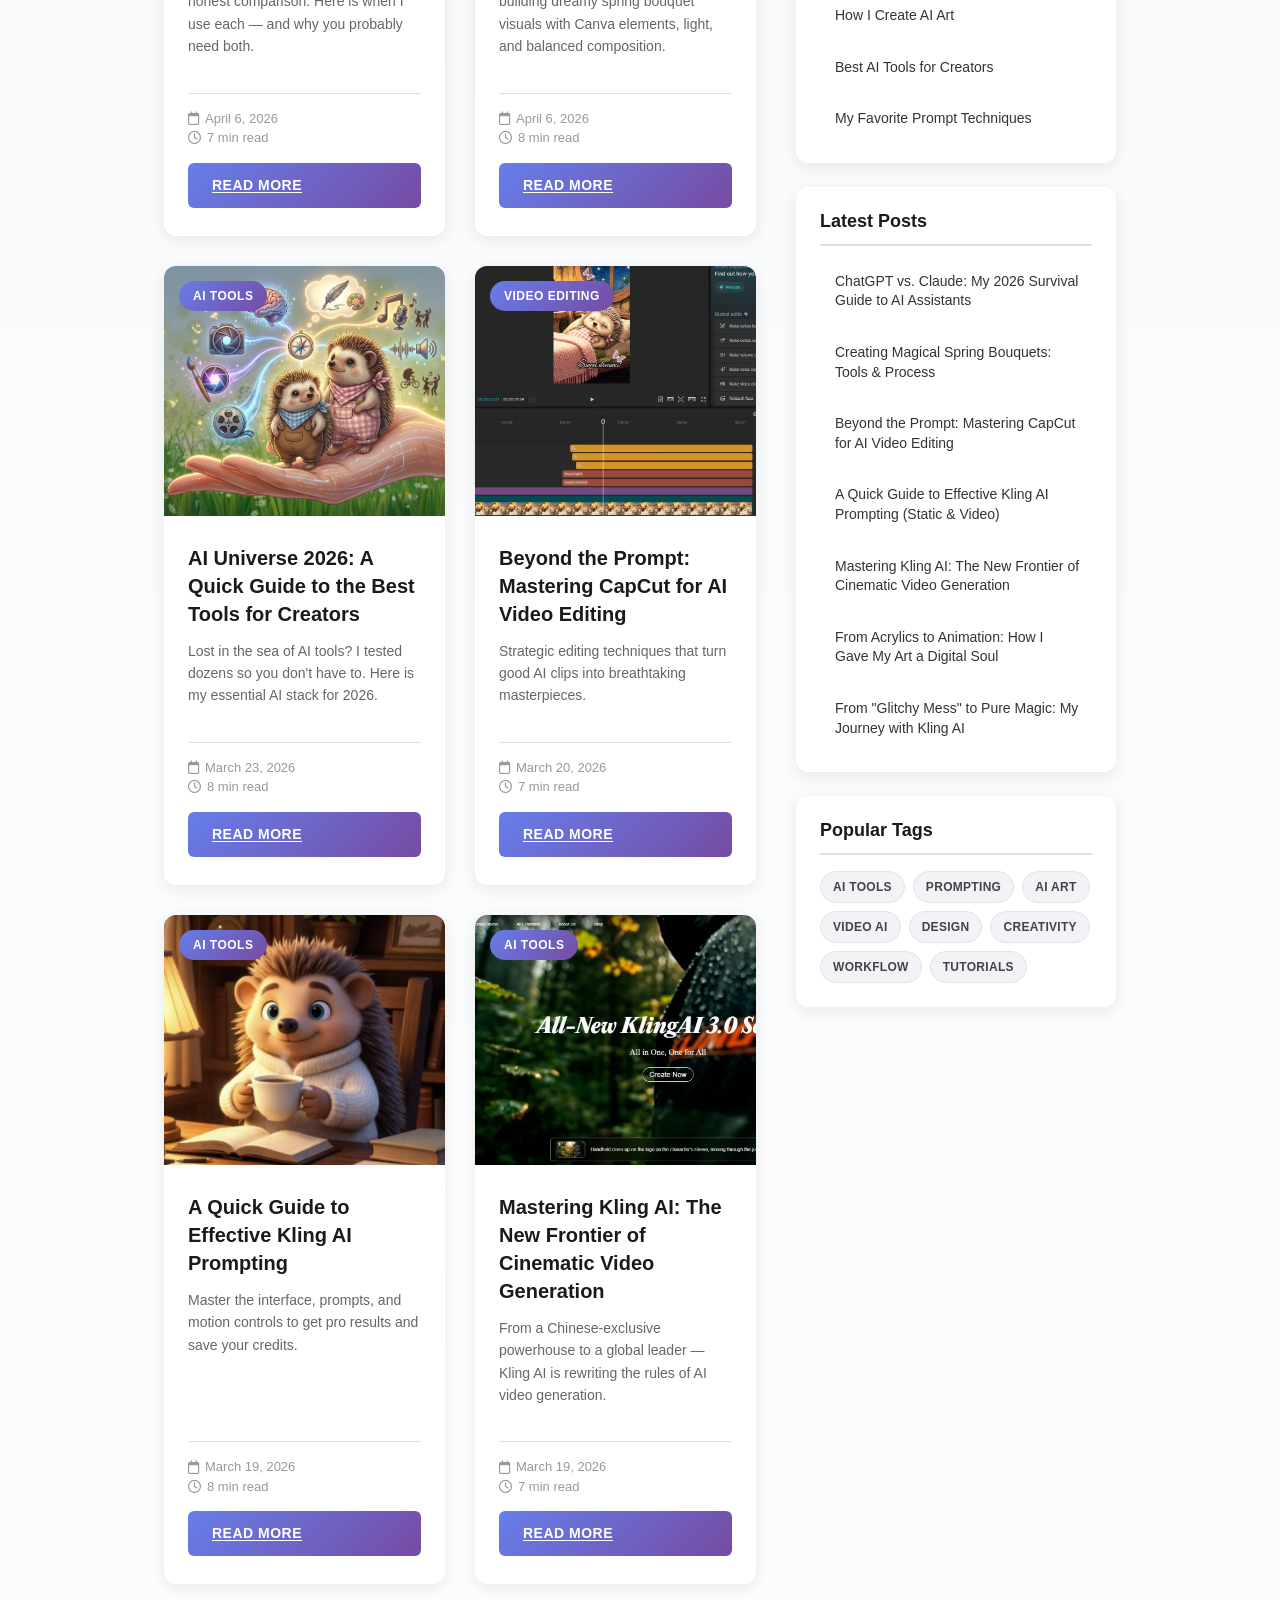
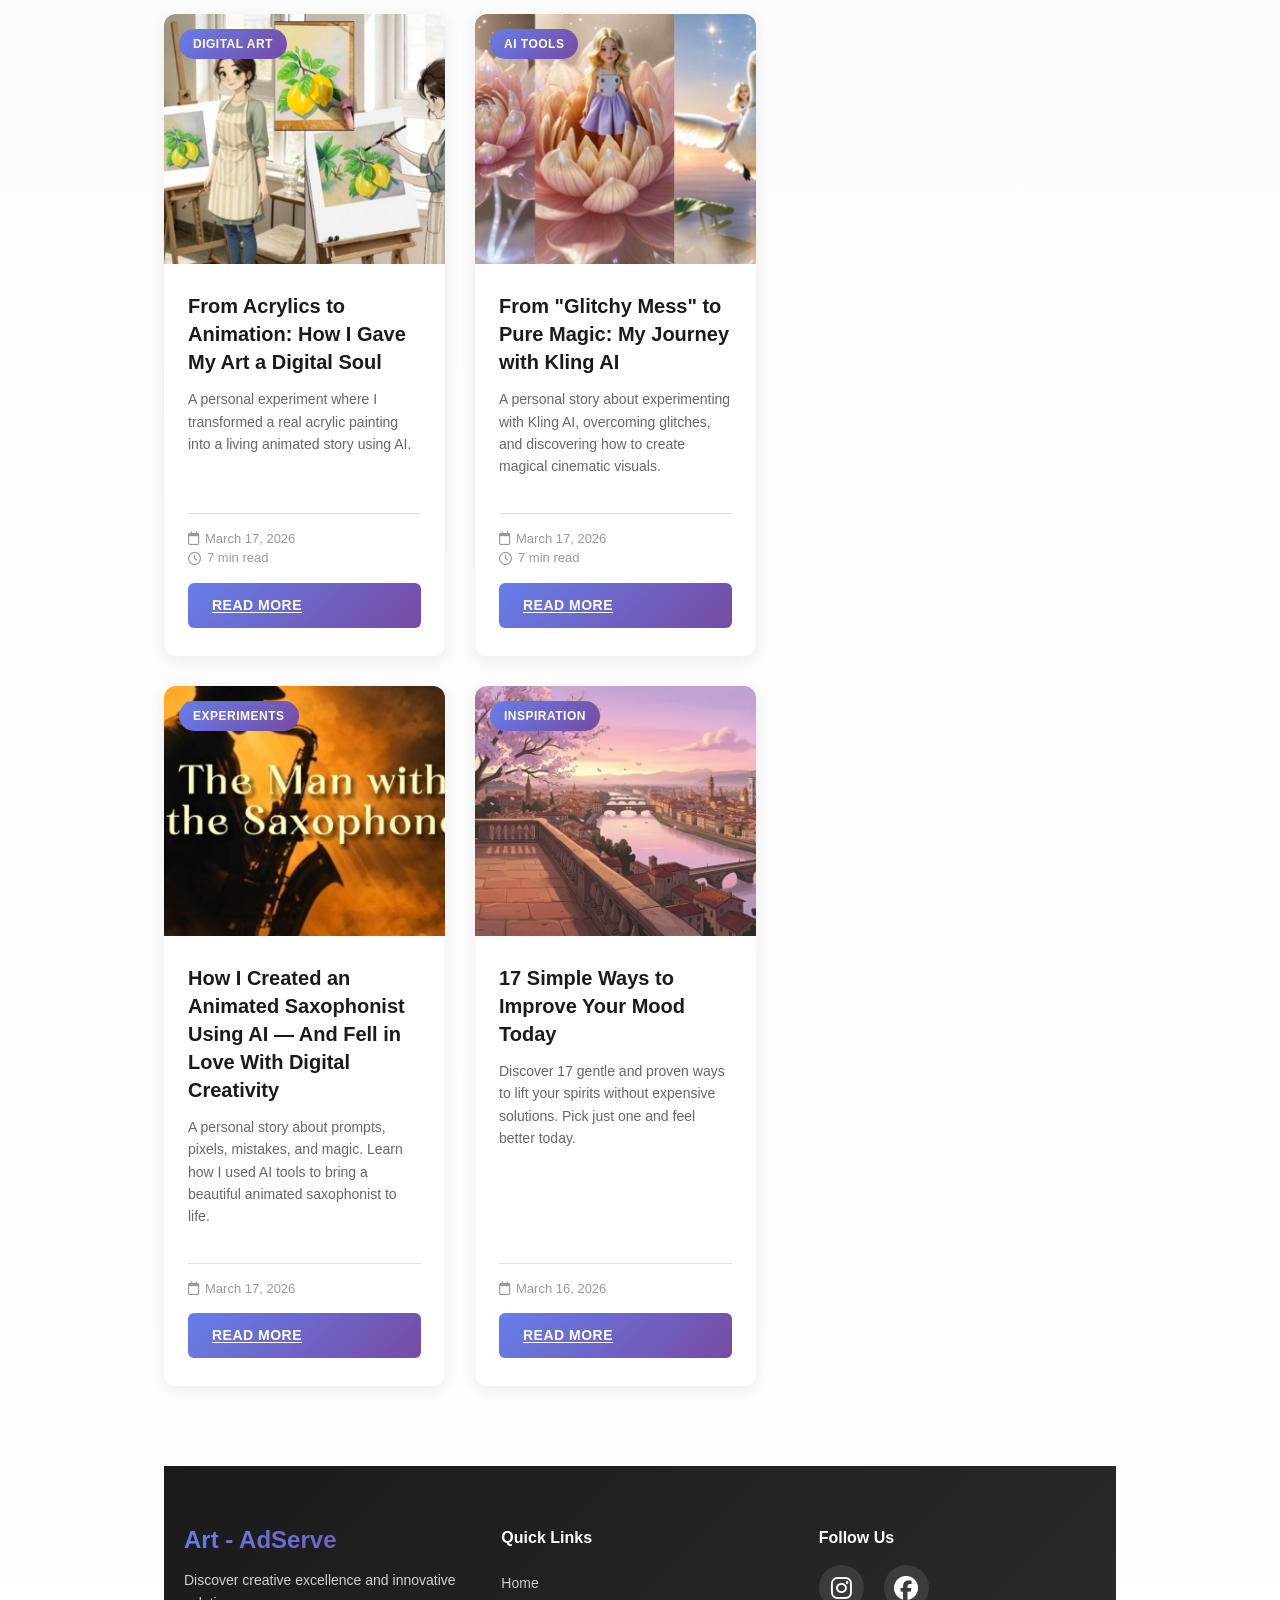
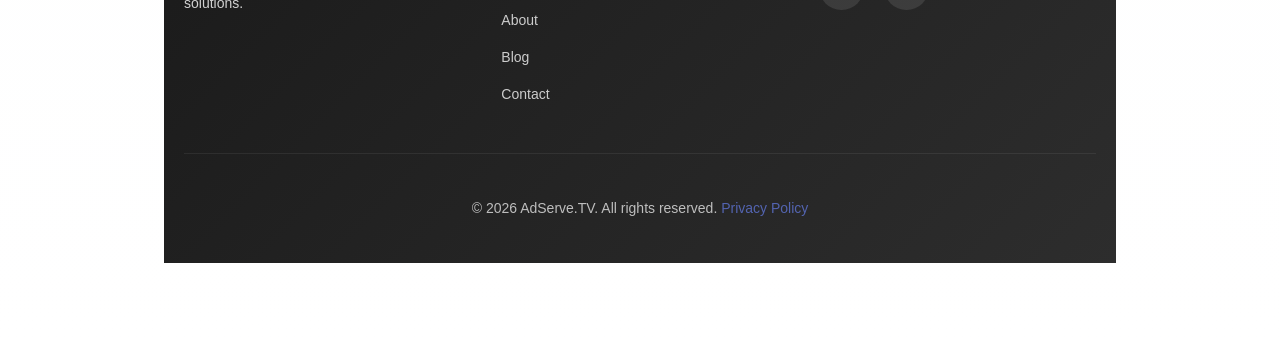
==== commit 53be6462: "new pages" ====
--- a/index.html
+++ b/index.html
@@ -90,6 +90,44 @@
         </div>
         <div class="blog-wrapper">
             <div class="blog-grid">
+            <!-- Article Card 15 - ChatGPT vs Claude (April 6) -->
+            <article class="blog-card" data-category="AI Tools" data-tags="AI Tools,Assistants,Tutorials,Workflow,AI" data-content="chatgpt claude ai assistants comparison writing analysis image generation productivity 2026">
+                <div class="card-image">
+                    <a href="chatgpt-vs-claude.html" aria-label="Open ChatGPT vs. Claude: My 2026 Survival Guide to AI Assistants">
+                        <img src="images/chatgpt-vs-claude.jpg" alt="ChatGPT vs. Claude: My 2026 Survival Guide to AI Assistants">
+                    </a>
+                    <span class="card-category">AI Tools</span>
+                </div>
+                <div class="card-content">
+                    <h3 class="card-title"><a href="chatgpt-vs-claude.html">ChatGPT vs. Claude: My 2026 Survival Guide to AI Assistants</a></h3>
+                    <p class="card-description">Two brilliant AI personalities, one honest comparison. Here is when I use each — and why you probably need both.</p>
+                    <div class="card-meta">
+                        <span class="card-date"><i class="far fa-calendar"></i> April 6, 2026</span>
+                        <span class="card-reading-time"><i class="far fa-clock"></i> 7 min read</span>
+                    </div>
+                    <a href="chatgpt-vs-claude.html" class="card-button">Read More</a>
+                </div>
+            </article>
+
+            <!-- Article Card 14 - Spring Bouquets (April 6) -->
+            <article class="blog-card" data-category="Digital Art" data-tags="Digital Art,Canva,Tutorials,Workflow,Creativity" data-content="spring bouquets canva floral composition sparkle overlay bokeh text design card">
+                <div class="card-image">
+                    <a href="creating-magical-spring-bouquets.html" aria-label="Open Creating Magical Spring Bouquets: Tools and Process">
+                        <img src="images/good-morning-card.jpg" alt="Creating Magical Spring Bouquets: Tools and Process">
+                    </a>
+                    <span class="card-category">Digital Art</span>
+                </div>
+                <div class="card-content">
+                    <h3 class="card-title"><a href="creating-magical-spring-bouquets.html">Creating Magical Spring Bouquets: Tools &amp; Process</a></h3>
+                    <p class="card-description">A calm step-by-step workflow for building dreamy spring bouquet visuals with Canva elements, light, and balanced composition.</p>
+                    <div class="card-meta">
+                        <span class="card-date"><i class="far fa-calendar"></i> April 6, 2026</span>
+                        <span class="card-reading-time"><i class="far fa-clock"></i> 8 min read</span>
+                    </div>
+                    <a href="creating-magical-spring-bouquets.html" class="card-button">Read More</a>
+                </div>
+            </article>
+
             <!-- Article Card 13 - AI Tools Guide (March 23) -->
             <article class="blog-card" data-category="AI Tools" data-tags="AI Tools,Video AI,Image AI,Assistants,Audio,Tutorials,Workflow,AI" data-content="ai tools guide kling capcut midjourney suno deepseek gemini claude video generation image generation assistants music">
                 <div class="card-image">
@@ -280,6 +318,8 @@
                 <div class="sidebar-widget">
                     <h3 class="sidebar-title">Latest Posts</h3>
                     <ul class="latest-posts-list">
+                        <li><a href="chatgpt-vs-claude.html">ChatGPT vs. Claude: My 2026 Survival Guide to AI Assistants</a></li>
+                        <li><a href="creating-magical-spring-bouquets.html">Creating Magical Spring Bouquets: Tools &amp; Process</a></li>
                         <li><a href="capcut-editing.html">Beyond the Prompt: Mastering CapCut for AI Video Editing</a></li>
                         <li><a href="kling-prompting.html">A Quick Guide to Effective Kling AI Prompting (Static & Video)</a></li>
                         <li><a href="kling-ai.html">Mastering Kling AI: The New Frontier of Cinematic Video Generation</a></li>
